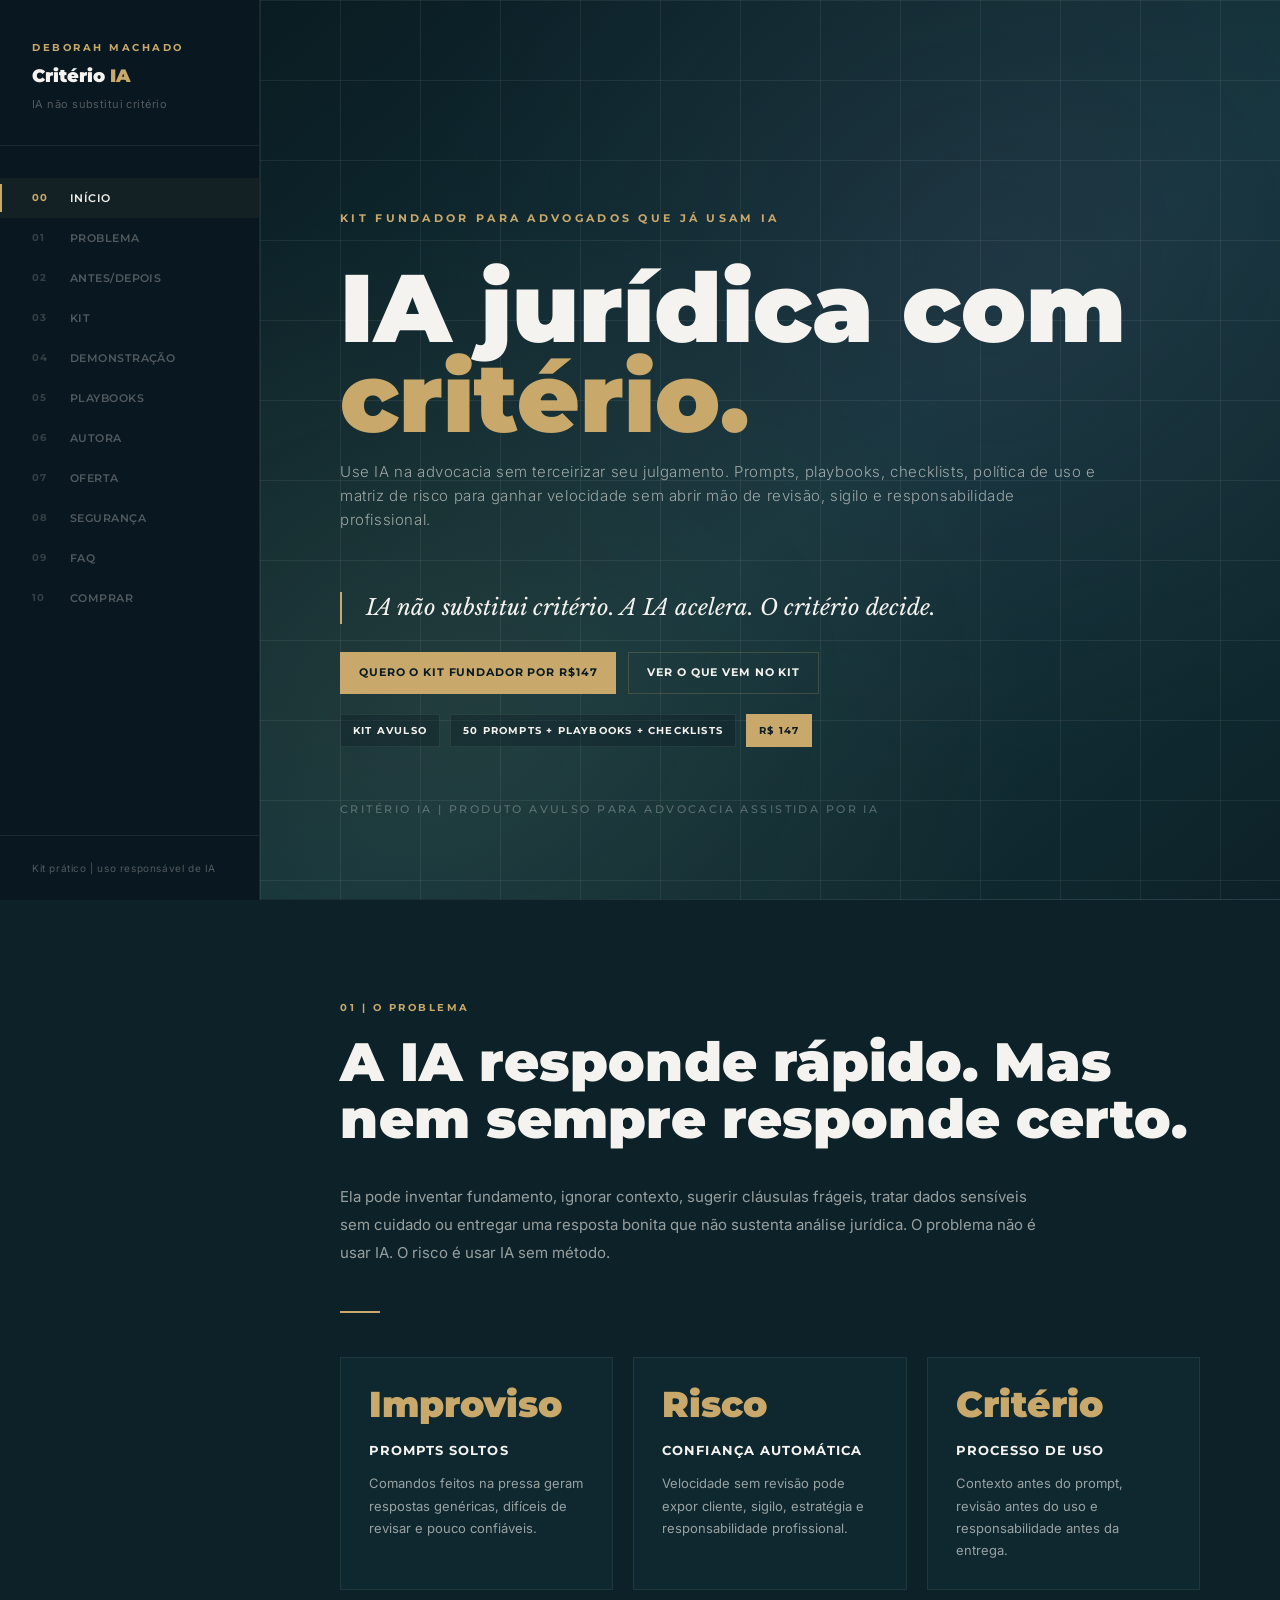
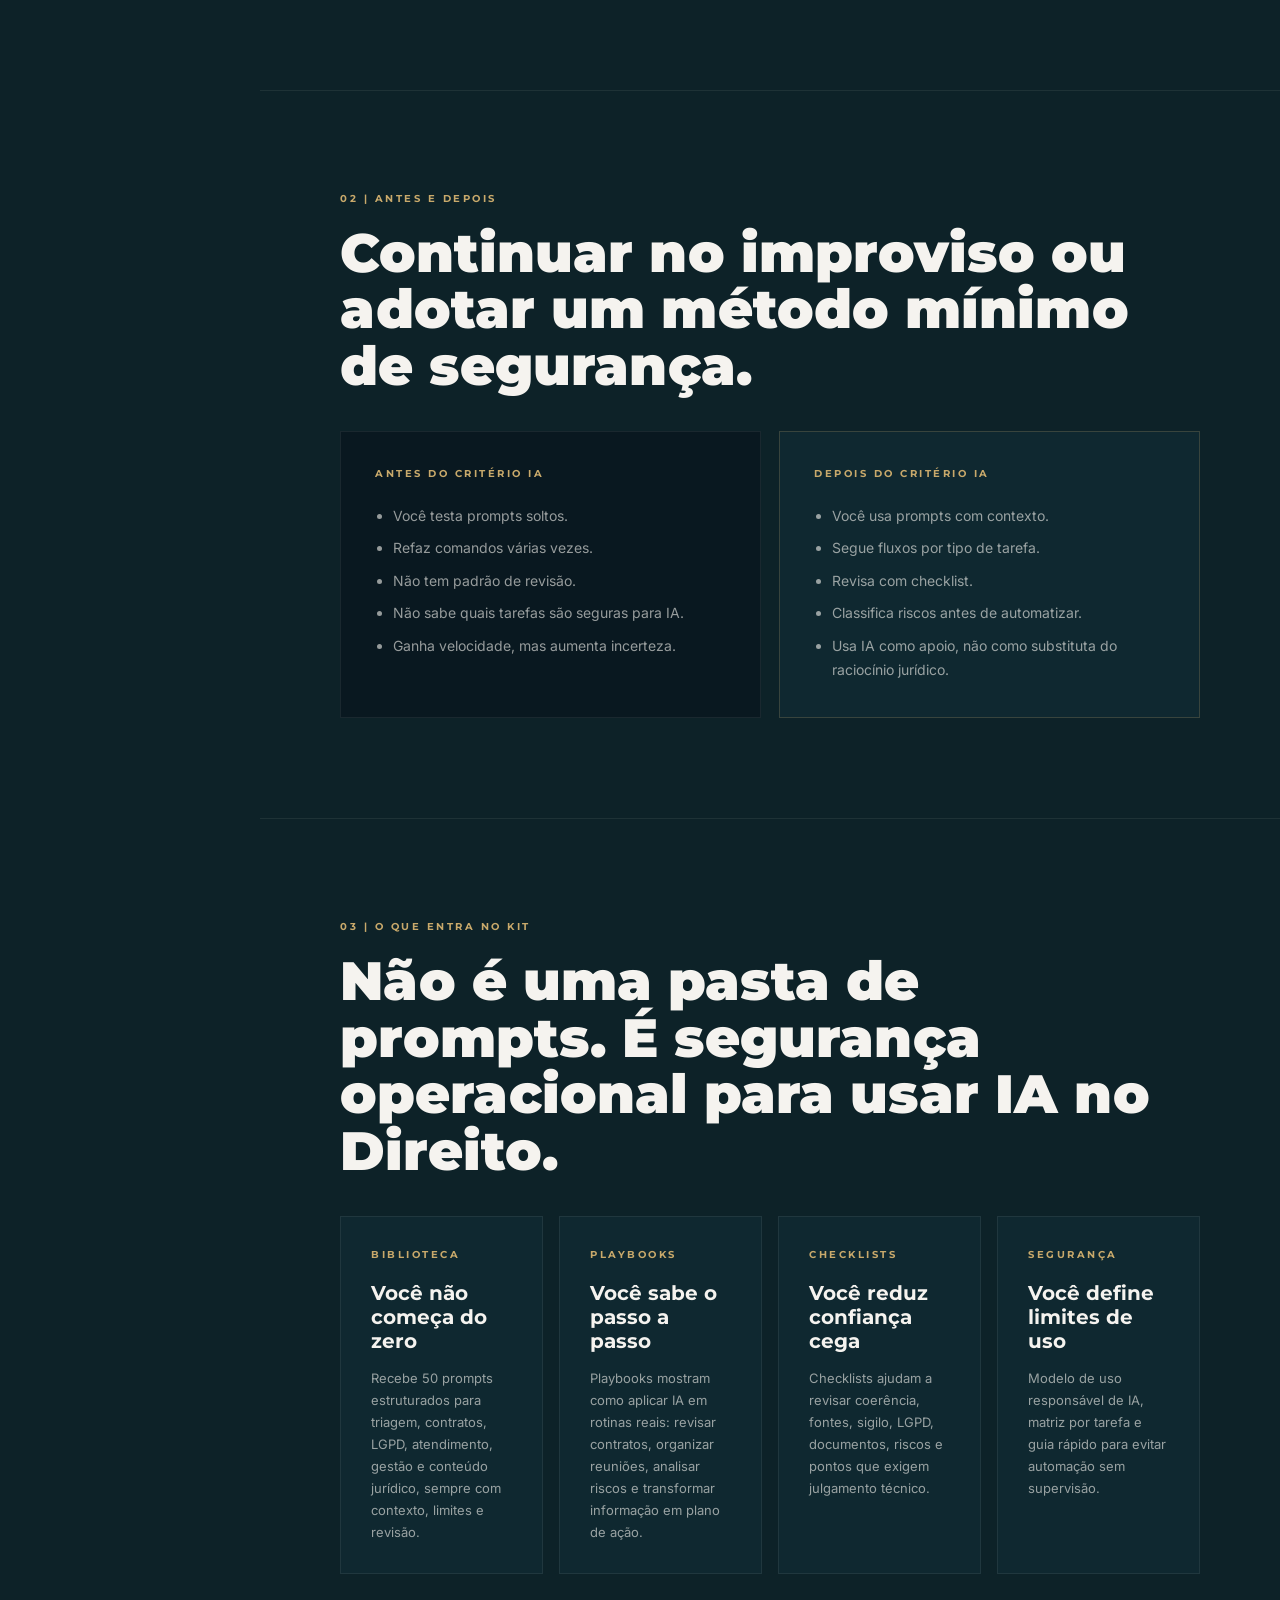
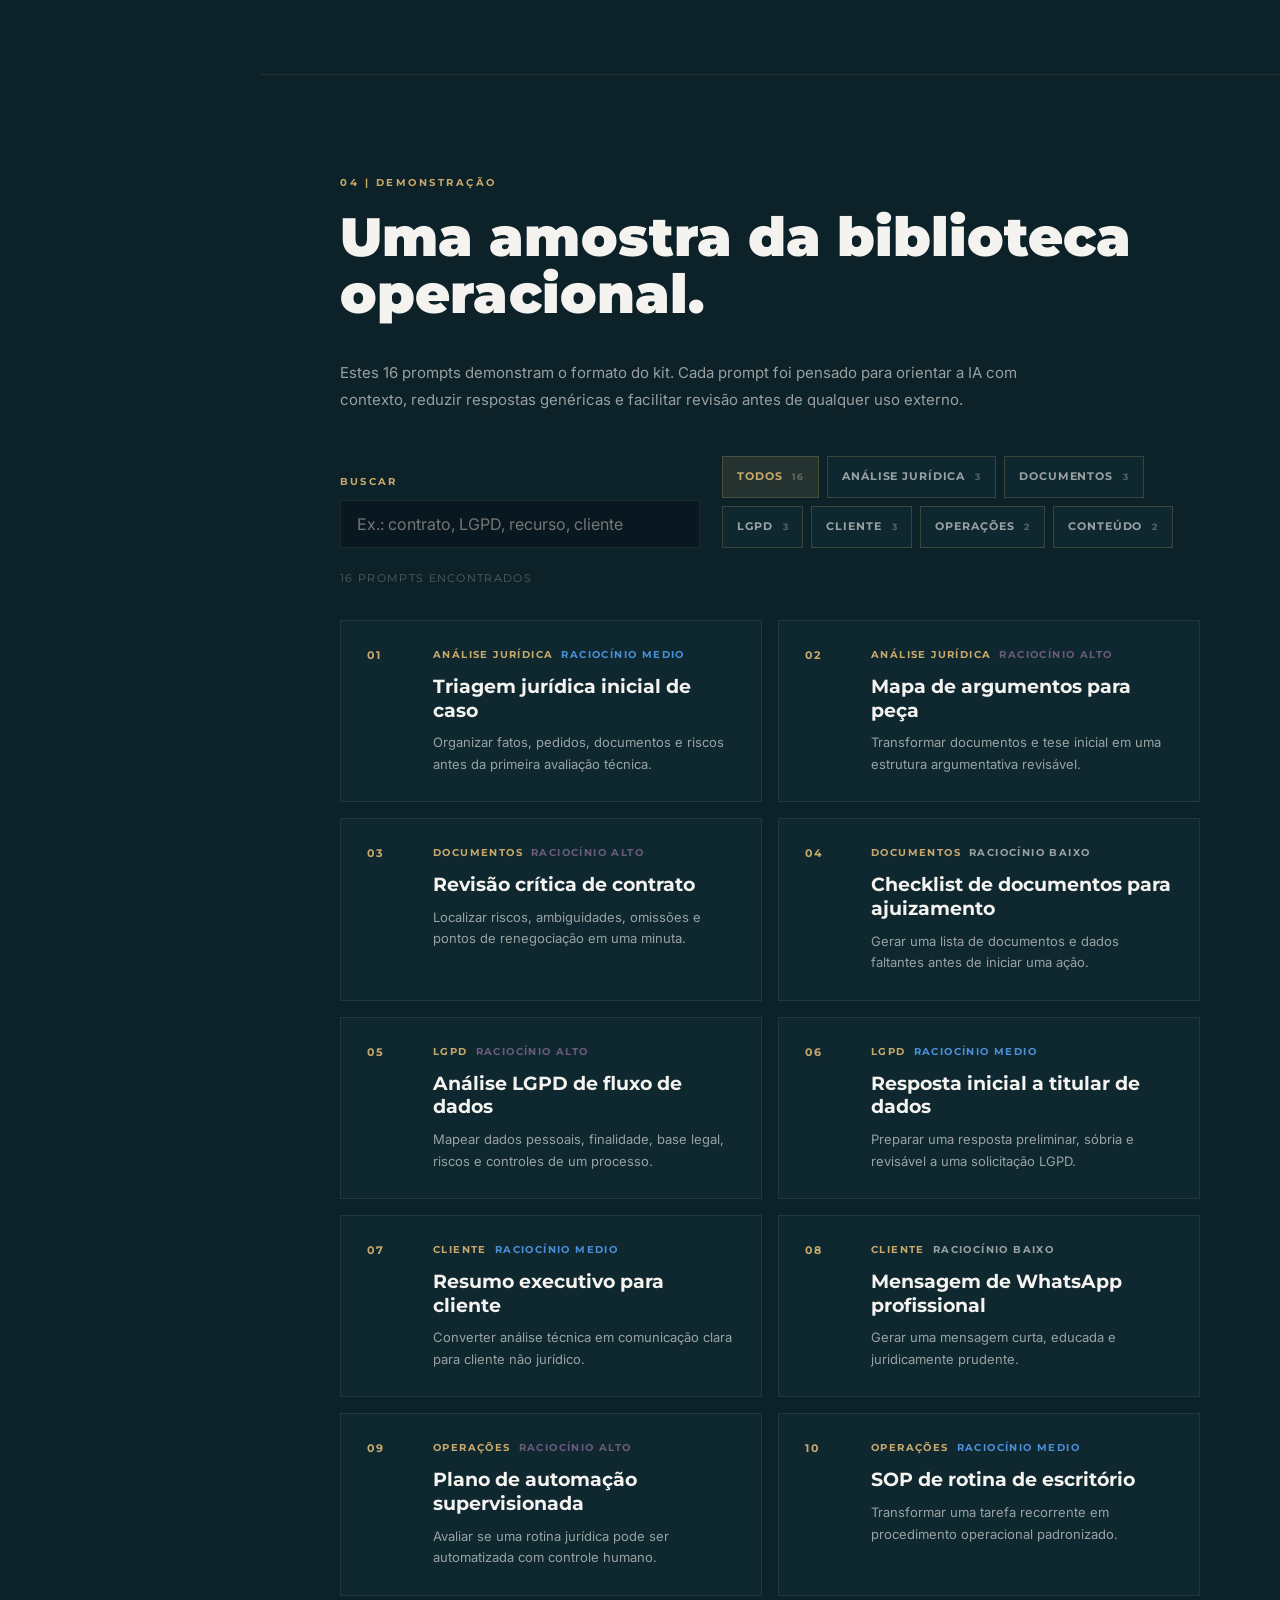
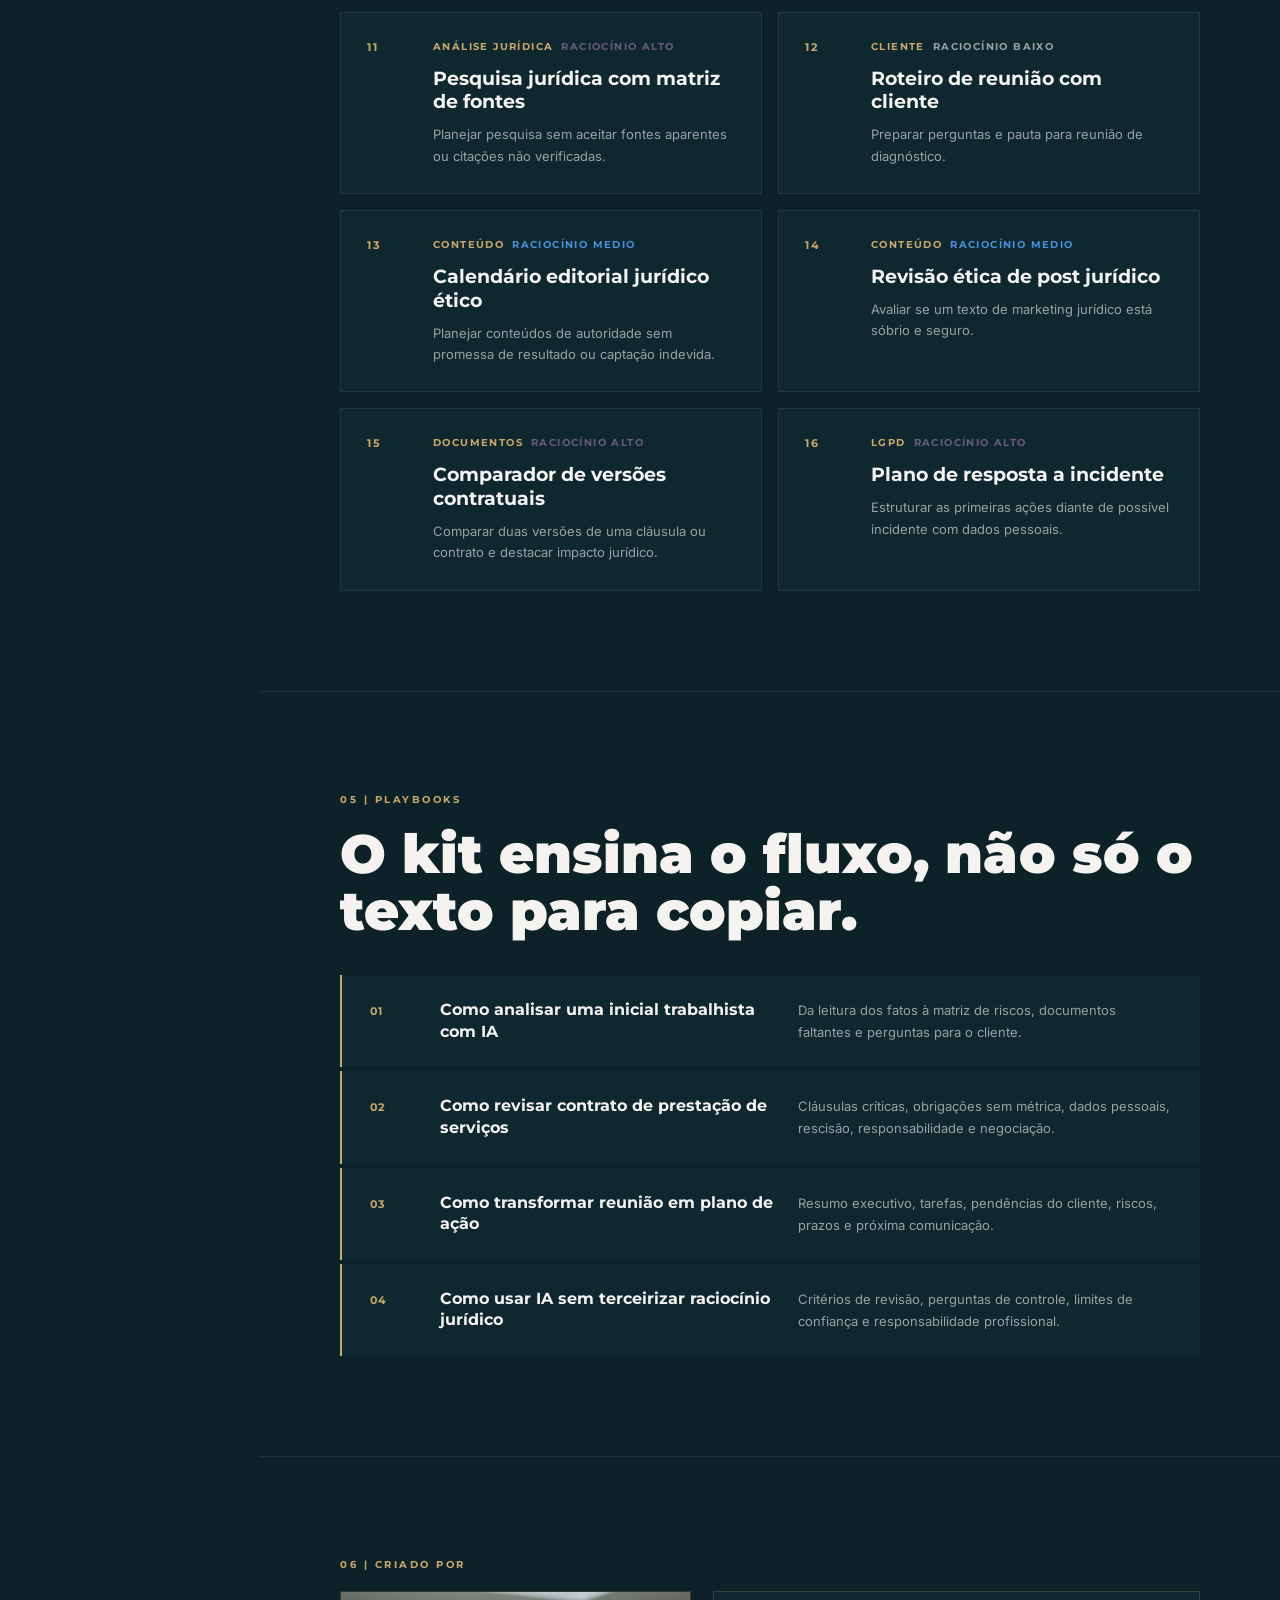
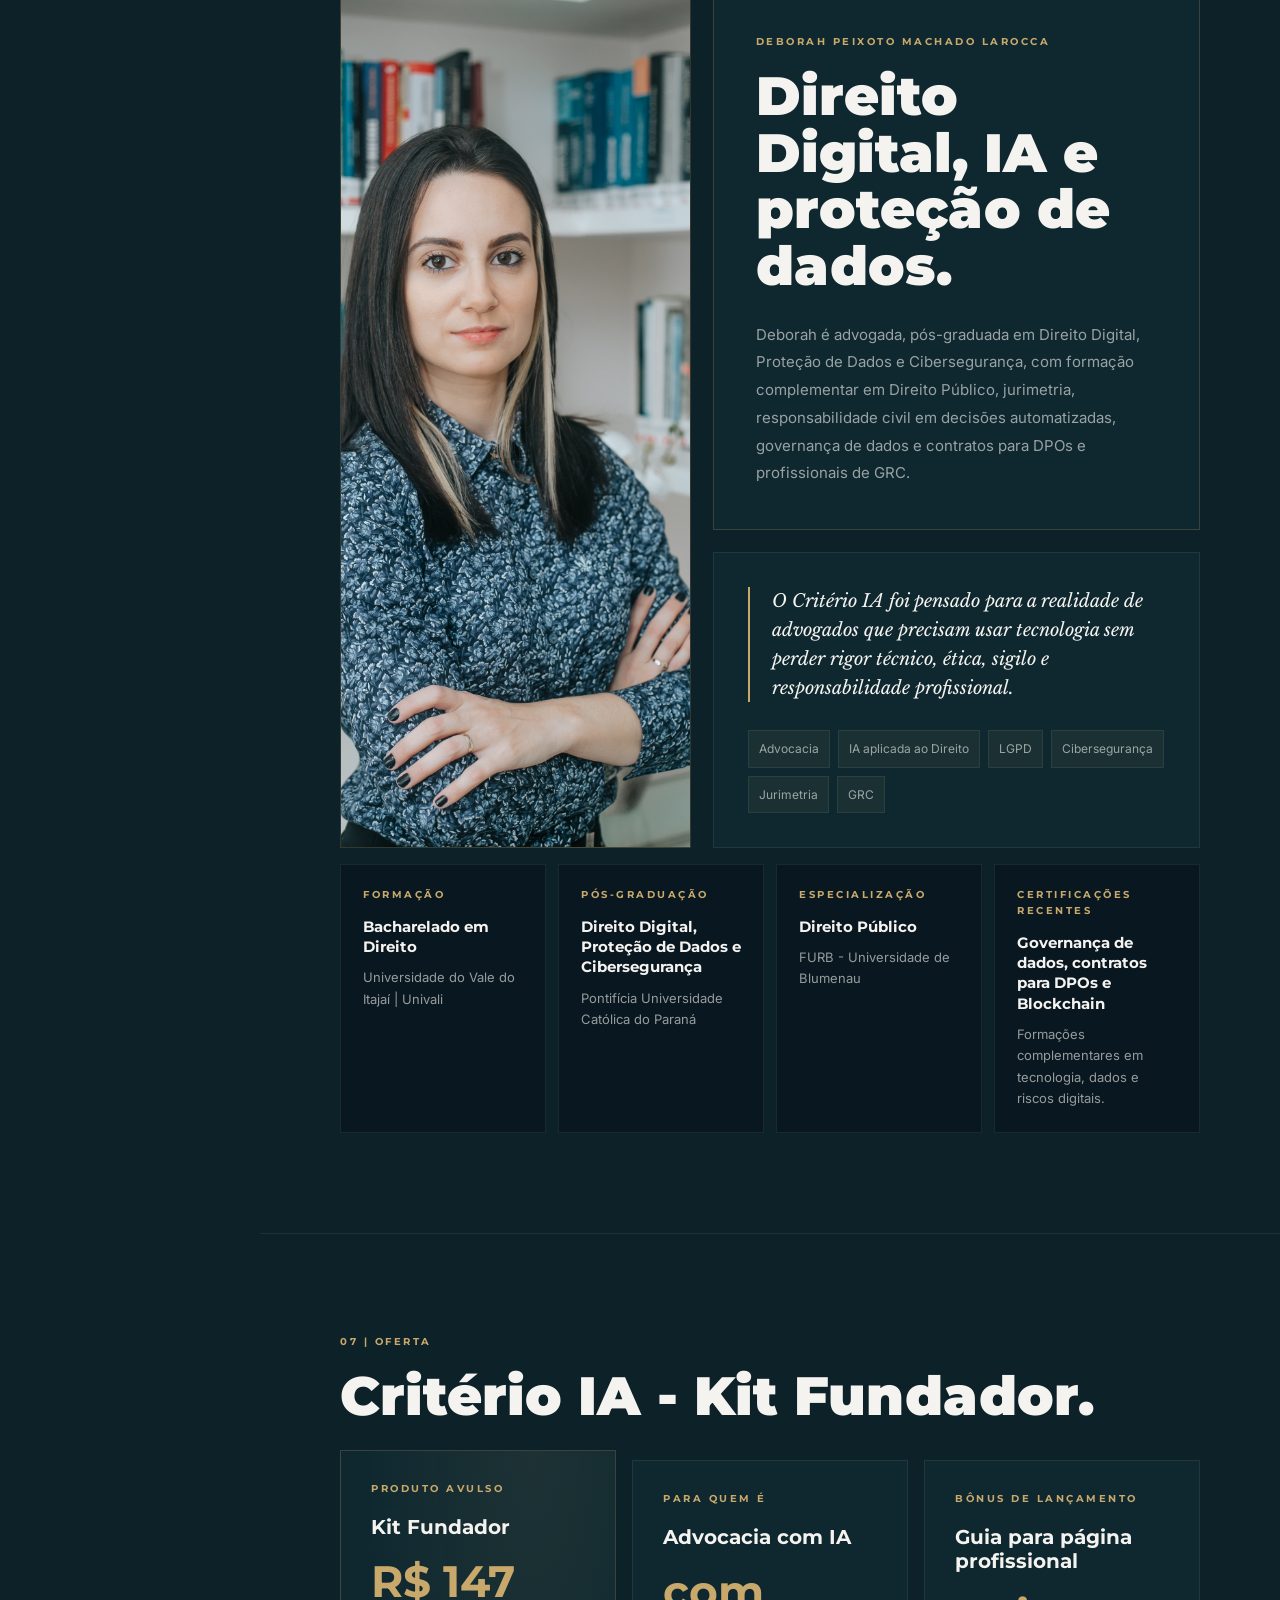
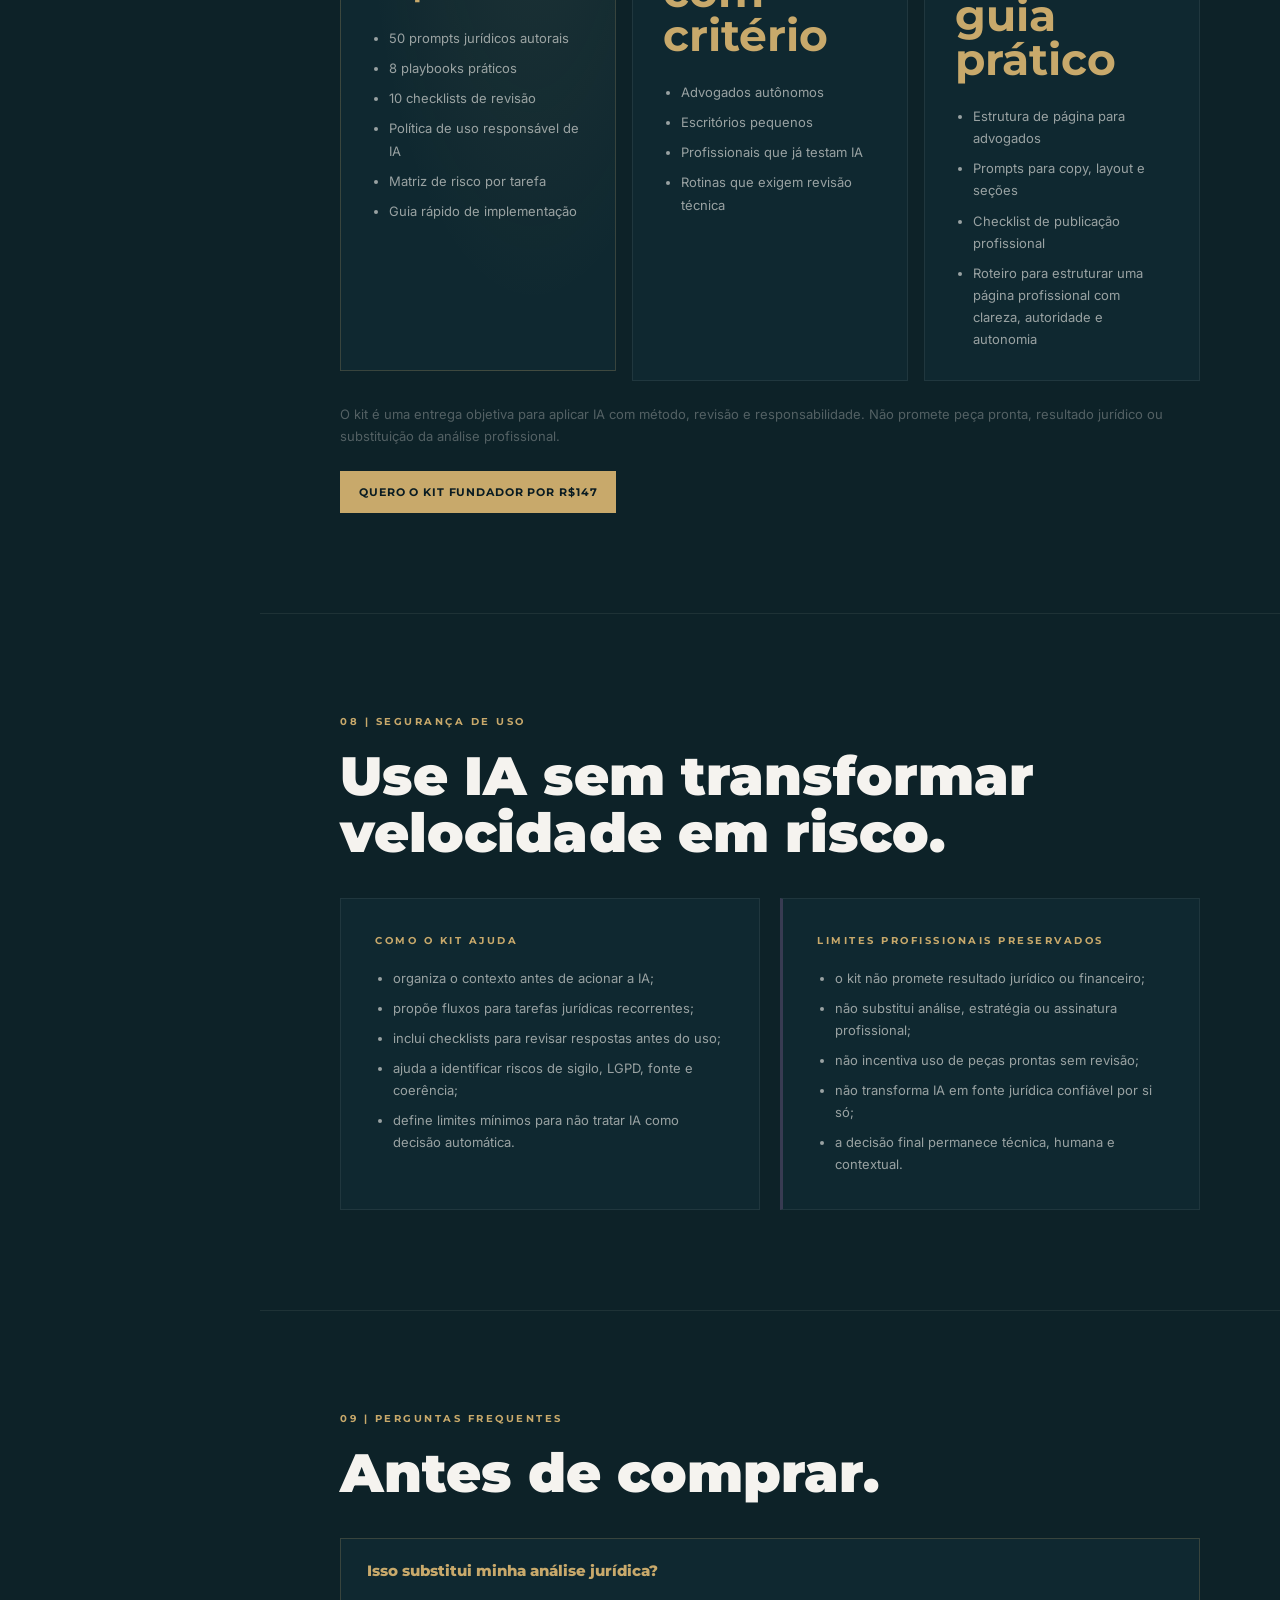
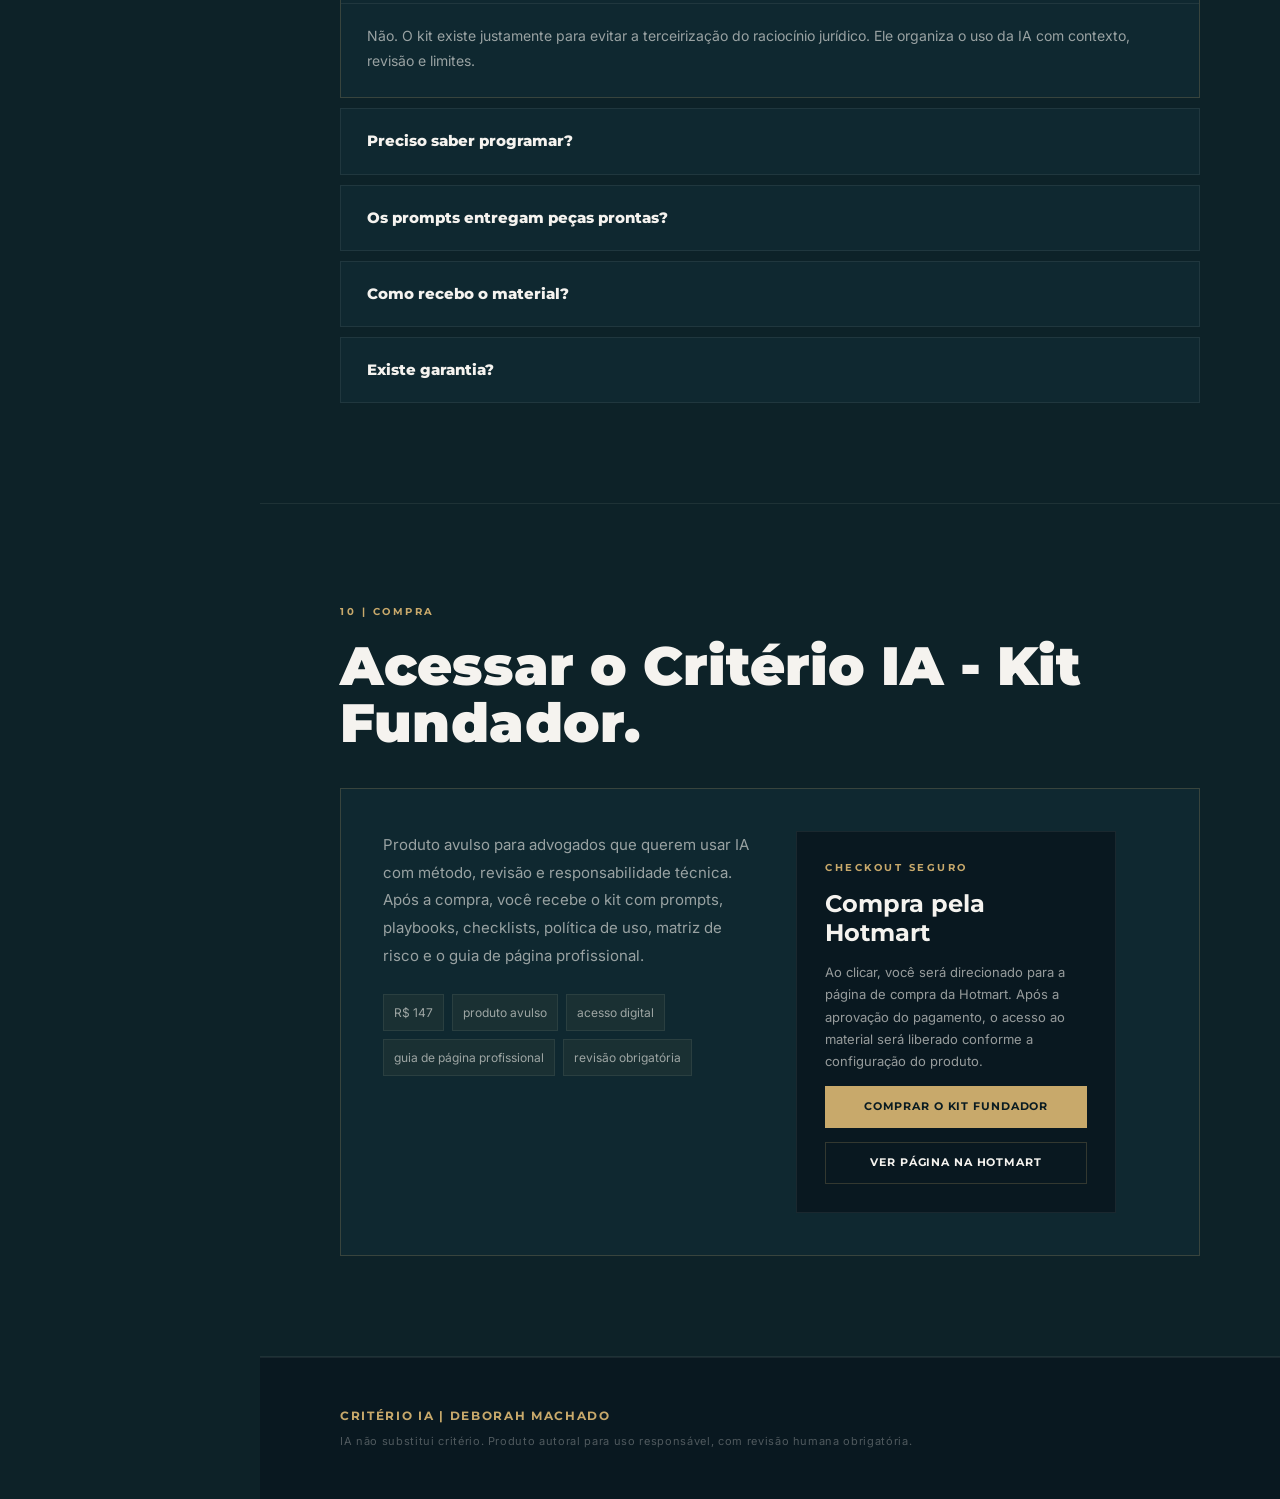
==== index.html @ 03e75774 "feat: publish criterio ia landing" ====
<!doctype html>
<html lang="pt-BR">
  <head>
    <meta charset="UTF-8" />
    <meta name="viewport" content="width=device-width, initial-scale=1.0" />
    <meta
      name="description"
      content="Critério IA: kit fundador para advogados usarem inteligência artificial com método, revisão e responsabilidade técnica."
    />
    <title>Critério IA | Deborah Machado</title>
    <link rel="preconnect" href="https://fonts.googleapis.com" />
    <link rel="preconnect" href="https://fonts.gstatic.com" crossorigin />
    <link
      href="https://fonts.googleapis.com/css2?family=Inter:wght@300;400;500;600&family=Libre+Baskerville:ital,wght@0,400;0,700;1,400&family=Montserrat:wght@300;400;500;600;700;900&display=swap"
      rel="stylesheet"
    />
    <link rel="stylesheet" href="styles.css" />
  </head>
  <body>
    <a class="skip-link" href="#produto">Ir para o produto</a>

    <aside class="sidebar" aria-label="Navegação principal">
      <div class="sidebar-brand">
        <div class="sidebar-tag">Deborah Machado</div>
        <div class="sidebar-name">Critério <em>IA</em></div>
        <div class="sidebar-handle">IA não substitui critério</div>
      </div>
      <nav class="sidebar-nav">
        <a class="nav-item active" href="#cover">
          <span class="nav-num">00</span>
          <span class="nav-label">Início</span>
        </a>
        <a class="nav-item" href="#produto">
          <span class="nav-num">01</span>
          <span class="nav-label">Problema</span>
        </a>
        <a class="nav-item" href="#antes-depois">
          <span class="nav-num">02</span>
          <span class="nav-label">Antes/depois</span>
        </a>
        <a class="nav-item" href="#kit">
          <span class="nav-num">03</span>
          <span class="nav-label">Kit</span>
        </a>
        <a class="nav-item" href="#biblioteca">
          <span class="nav-num">04</span>
          <span class="nav-label">Demonstração</span>
        </a>
        <a class="nav-item" href="#playbooks">
          <span class="nav-num">05</span>
          <span class="nav-label">Playbooks</span>
        </a>
        <a class="nav-item" href="#autora">
          <span class="nav-num">06</span>
          <span class="nav-label">Autora</span>
        </a>
        <a class="nav-item" href="#oferta">
          <span class="nav-num">07</span>
          <span class="nav-label">Oferta</span>
        </a>
        <a class="nav-item" href="#governanca">
          <span class="nav-num">08</span>
          <span class="nav-label">Segurança</span>
        </a>
        <a class="nav-item" href="#faq">
          <span class="nav-num">09</span>
          <span class="nav-label">FAQ</span>
        </a>
        <a class="nav-item" href="#espera">
          <span class="nav-num">10</span>
          <span class="nav-label">Comprar</span>
        </a>
      </nav>
      <div class="sidebar-footer">Kit prático | uso responsável de IA</div>
    </aside>

    <main class="main">
      <section class="cover" id="cover" aria-labelledby="cover-title">
        <div class="cover-tag">Kit fundador para advogados que já usam IA</div>
        <h1 class="cover-name" id="cover-title">IA jurídica com <em>critério.</em></h1>
        <p class="cover-role">
          Use IA na advocacia sem terceirizar seu julgamento. Prompts, playbooks, checklists, política de uso e matriz
          de risco para ganhar velocidade sem abrir mão de revisão, sigilo e responsabilidade profissional.
        </p>
        <p class="cover-concept">
          IA não substitui critério. A IA acelera. O critério decide.
        </p>
        <div class="cover-actions" aria-label="Ações principais">
          <a class="button primary" href="https://dpm2700.hotmart.host/kit-fundador-criterio-ia-a0228e27-a6b7-43c0-b715-709fdea1be9a" target="_blank" rel="noopener">Quero o Kit Fundador por R$147</a>
          <a class="button ghost" href="#produto">Ver o que vem no kit</a>
        </div>
        <div class="hero-offer" aria-label="Resumo da oferta">
          <span>Kit avulso</span>
          <span>50 prompts + playbooks + checklists</span>
          <strong>R$ 147</strong>
        </div>
        <div class="cover-ver">Critério IA | produto avulso para advocacia assistida por IA</div>
      </section>

      <section class="section intro" id="produto" aria-labelledby="product-title">
        <div class="sec-num">01 | O problema</div>
        <h2 class="sec-title" id="product-title">A IA responde rápido. Mas nem sempre responde certo.</h2>
        <p class="body-text">
          Ela pode inventar fundamento, ignorar contexto, sugerir cláusulas frágeis, tratar dados sensíveis sem cuidado
          ou entregar uma resposta bonita que não sustenta análise jurídica. O problema não é usar IA. O risco é usar IA
          sem método.
        </p>
        <div class="divider"></div>
        <div class="g3">
          <article class="metric">
            <span>Improviso</span>
            <strong>prompts soltos</strong>
            <p>Comandos feitos na pressa geram respostas genéricas, difíceis de revisar e pouco confiáveis.</p>
          </article>
          <article class="metric">
            <span>Risco</span>
            <strong>confiança automática</strong>
            <p>Velocidade sem revisão pode expor cliente, sigilo, estratégia e responsabilidade profissional.</p>
          </article>
          <article class="metric">
            <span>Critério</span>
            <strong>processo de uso</strong>
            <p>Contexto antes do prompt, revisão antes do uso e responsabilidade antes da entrega.</p>
          </article>
        </div>
      </section>

      <section class="section contrast" id="antes-depois" aria-labelledby="contrast-title">
        <div class="sec-num">02 | Antes e depois</div>
        <h2 class="sec-title" id="contrast-title">Continuar no improviso ou adotar um método mínimo de segurança.</h2>
        <div class="contrast-grid">
          <article class="contrast-card muted">
            <div class="card-lbl">Antes do Critério IA</div>
            <ul>
              <li>Você testa prompts soltos.</li>
              <li>Refaz comandos várias vezes.</li>
              <li>Não tem padrão de revisão.</li>
              <li>Não sabe quais tarefas são seguras para IA.</li>
              <li>Ganha velocidade, mas aumenta incerteza.</li>
            </ul>
          </article>
          <article class="contrast-card">
            <div class="card-lbl">Depois do Critério IA</div>
            <ul>
              <li>Você usa prompts com contexto.</li>
              <li>Segue fluxos por tipo de tarefa.</li>
              <li>Revisa com checklist.</li>
              <li>Classifica riscos antes de automatizar.</li>
              <li>Usa IA como apoio, não como substituta do raciocínio jurídico.</li>
            </ul>
          </article>
        </div>
      </section>

      <section class="section deliverables" id="kit" aria-labelledby="deliverables-title">
        <div class="sec-num">03 | O que entra no kit</div>
        <h2 class="sec-title" id="deliverables-title">Não é uma pasta de prompts. É segurança operacional para usar IA no Direito.</h2>
        <div class="feature-grid">
          <article class="feature-card">
            <div class="card-lbl">Biblioteca</div>
            <h3>Você não começa do zero</h3>
            <p>Recebe 50 prompts estruturados para triagem, contratos, LGPD, atendimento, gestão e conteúdo jurídico, sempre com contexto, limites e revisão.</p>
          </article>
          <article class="feature-card">
            <div class="card-lbl">Playbooks</div>
            <h3>Você sabe o passo a passo</h3>
            <p>Playbooks mostram como aplicar IA em rotinas reais: revisar contratos, organizar reuniões, analisar riscos e transformar informação em plano de ação.</p>
          </article>
          <article class="feature-card">
            <div class="card-lbl">Checklists</div>
            <h3>Você reduz confiança cega</h3>
            <p>Checklists ajudam a revisar coerência, fontes, sigilo, LGPD, documentos, riscos e pontos que exigem julgamento técnico.</p>
          </article>
          <article class="feature-card">
            <div class="card-lbl">Segurança</div>
            <h3>Você define limites de uso</h3>
            <p>Modelo de uso responsável de IA, matriz por tarefa e guia rápido para evitar automação sem supervisão.</p>
          </article>
        </div>
      </section>

      <section class="section library" id="biblioteca" aria-labelledby="library-title">
        <div class="sec-num">04 | Demonstração</div>
        <div class="library-head">
          <h2 class="sec-title" id="library-title">Uma amostra da biblioteca operacional.</h2>
          <p class="body-text">
            Estes 16 prompts demonstram o formato do kit. Cada prompt foi pensado para orientar a IA com contexto,
            reduzir respostas genéricas e facilitar revisão antes de qualquer uso externo.
          </p>
        </div>

        <div class="toolbar" aria-label="Ferramentas da biblioteca">
          <label class="search">
            <span>Buscar</span>
            <input id="search" type="search" placeholder="Ex.: contrato, LGPD, recurso, cliente" autocomplete="off" />
          </label>
          <div class="filter-wrap" role="group" aria-label="Filtros por categoria" id="filters"></div>
          <p class="result-count" id="result-count" aria-live="polite"></p>
        </div>

        <div class="prompt-grid" id="prompt-grid"></div>
        <p class="empty-state" id="empty-state" hidden>Nenhum prompt encontrado com esse filtro.</p>
      </section>

      <section class="section playbooks" id="playbooks" aria-labelledby="playbooks-title">
        <div class="sec-num">05 | Playbooks</div>
        <h2 class="sec-title" id="playbooks-title">O kit ensina o fluxo, não só o texto para copiar.</h2>
        <div class="playbook-list">
          <article class="playbook-row">
            <span>01</span>
            <strong>Como analisar uma inicial trabalhista com IA</strong>
            <p>Da leitura dos fatos à matriz de riscos, documentos faltantes e perguntas para o cliente.</p>
          </article>
          <article class="playbook-row">
            <span>02</span>
            <strong>Como revisar contrato de prestação de serviços</strong>
            <p>Cláusulas críticas, obrigações sem métrica, dados pessoais, rescisão, responsabilidade e negociação.</p>
          </article>
          <article class="playbook-row">
            <span>03</span>
            <strong>Como transformar reunião em plano de ação</strong>
            <p>Resumo executivo, tarefas, pendências do cliente, riscos, prazos e próxima comunicação.</p>
          </article>
          <article class="playbook-row">
            <span>04</span>
            <strong>Como usar IA sem terceirizar raciocínio jurídico</strong>
            <p>Critérios de revisão, perguntas de controle, limites de confiança e responsabilidade profissional.</p>
          </article>
        </div>
      </section>

      <section class="section founder" id="autora" aria-labelledby="founder-title">
        <div class="sec-num">06 | Criado por</div>
        <div class="founder-grid">
          <figure class="founder-photo">
            <img src="assets/deborah-machado.jpg" alt="Deborah Peixoto Machado Larocca" />
          </figure>
          <div class="founder-card">
            <div class="card-lbl">Deborah Peixoto Machado Larocca</div>
            <h2 class="sec-title" id="founder-title">Direito Digital, IA e proteção de dados.</h2>
            <p class="body-text">
              Deborah é advogada, pós-graduada em Direito Digital, Proteção de Dados e Cibersegurança, com formação
              complementar em Direito Público, jurimetria, responsabilidade civil em decisões automatizadas,
              governança de dados e contratos para DPOs e profissionais de GRC.
            </p>
          </div>
          <div class="founder-copy">
            <p>
              O Critério IA foi pensado para a realidade de advogados que precisam usar tecnologia sem perder rigor
              técnico, ética, sigilo e responsabilidade profissional.
            </p>
            <div class="founder-tags" aria-label="Áreas de atuação">
              <span>Advocacia</span>
              <span>IA aplicada ao Direito</span>
              <span>LGPD</span>
              <span>Cibersegurança</span>
              <span>Jurimetria</span>
              <span>GRC</span>
            </div>
          </div>
        </div>
        <div class="credential-grid" aria-label="Formação e credenciais">
          <article>
            <div class="card-lbl">Formação</div>
            <strong>Bacharelado em Direito</strong>
            <p>Universidade do Vale do Itajaí | Univali</p>
          </article>
          <article>
            <div class="card-lbl">Pós-graduação</div>
            <strong>Direito Digital, Proteção de Dados e Cibersegurança</strong>
            <p>Pontifícia Universidade Católica do Paraná</p>
          </article>
          <article>
            <div class="card-lbl">Especialização</div>
            <strong>Direito Público</strong>
            <p>FURB - Universidade de Blumenau</p>
          </article>
          <article>
            <div class="card-lbl">Certificações recentes</div>
            <strong>Governança de dados, contratos para DPOs e Blockchain</strong>
            <p>Formações complementares em tecnologia, dados e riscos digitais.</p>
          </article>
        </div>
      </section>

      <section class="section pricing" id="oferta" aria-labelledby="offer-title">
        <div class="sec-num">07 | Oferta</div>
        <h2 class="sec-title" id="offer-title">Critério IA - Kit Fundador.</h2>
        <div class="pricing-grid offer-grid">
          <article class="price-card featured offer-card">
            <div class="card-lbl">Produto avulso</div>
            <h3>Kit Fundador</h3>
            <strong class="price">R$ 147</strong>
            <ul>
              <li>50 prompts jurídicos autorais</li>
              <li>8 playbooks práticos</li>
              <li>10 checklists de revisão</li>
              <li>Política de uso responsável de IA</li>
              <li>Matriz de risco por tarefa</li>
              <li>Guia rápido de implementação</li>
            </ul>
          </article>
          <article class="price-card">
            <div class="card-lbl">Para quem é</div>
            <h3>Advocacia com IA</h3>
            <strong class="price">com critério</strong>
            <ul>
              <li>Advogados autônomos</li>
              <li>Escritórios pequenos</li>
              <li>Profissionais que já testam IA</li>
              <li>Rotinas que exigem revisão técnica</li>
            </ul>
          </article>
          <article class="price-card">
            <div class="card-lbl">Bônus de lançamento</div>
            <h3>Guia para página profissional</h3>
            <strong class="price">guia prático</strong>
            <ul>
              <li>Estrutura de página para advogados</li>
              <li>Prompts para copy, layout e seções</li>
              <li>Checklist de publicação profissional</li>
              <li>Roteiro para estruturar uma página profissional com clareza, autoridade e autonomia</li>
            </ul>
          </article>
        </div>
        <p class="pricing-note">
          O kit é uma entrega objetiva para aplicar IA com método, revisão e responsabilidade. Não promete peça pronta,
          resultado jurídico ou substituição da análise profissional.
        </p>
        <a class="button primary offer-cta" href="https://dpm2700.hotmart.host/kit-fundador-criterio-ia-a0228e27-a6b7-43c0-b715-709fdea1be9a" target="_blank" rel="noopener">Quero o Kit Fundador por R$147</a>
      </section>

      <section class="section governance" id="governanca" aria-labelledby="governance-title">
        <div class="sec-num">08 | Segurança de uso</div>
        <h2 class="sec-title" id="governance-title">Use IA sem transformar velocidade em risco.</h2>
        <div class="g2">
          <article class="rule-block">
            <div class="card-lbl">Como o kit ajuda</div>
            <ul>
              <li>organiza o contexto antes de acionar a IA;</li>
              <li>propõe fluxos para tarefas jurídicas recorrentes;</li>
              <li>inclui checklists para revisar respostas antes do uso;</li>
              <li>ajuda a identificar riscos de sigilo, LGPD, fonte e coerência;</li>
              <li>define limites mínimos para não tratar IA como decisão automática.</li>
            </ul>
          </article>
          <article class="rule-block muted">
            <div class="card-lbl">Limites profissionais preservados</div>
            <ul>
              <li>o kit não promete resultado jurídico ou financeiro;</li>
              <li>não substitui análise, estratégia ou assinatura profissional;</li>
              <li>não incentiva uso de peças prontas sem revisão;</li>
              <li>não transforma IA em fonte jurídica confiável por si só;</li>
              <li>a decisão final permanece técnica, humana e contextual.</li>
            </ul>
          </article>
        </div>
      </section>

      <section class="section faq" id="faq" aria-labelledby="faq-title">
        <div class="sec-num">09 | Perguntas frequentes</div>
        <h2 class="sec-title" id="faq-title">Antes de comprar.</h2>
        <div class="faq-list">
          <details open>
            <summary>Isso substitui minha análise jurídica?</summary>
            <p>Não. O kit existe justamente para evitar a terceirização do raciocínio jurídico. Ele organiza o uso da IA com contexto, revisão e limites.</p>
          </details>
          <details>
            <summary>Preciso saber programar?</summary>
            <p>Não. O foco é uso prático de IA em rotinas jurídicas. O bônus é um guia orientado para estruturar uma página profissional; ele é complementar e não é necessário para aplicar o método do kit.</p>
          </details>
          <details>
            <summary>Os prompts entregam peças prontas?</summary>
            <p>Não. Eles ajudam a estruturar análise, revisar documentos, organizar informações e apoiar decisões. A validação final continua sendo profissional.</p>
          </details>
          <details>
            <summary>Como recebo o material?</summary>
            <p>Após o pagamento pela Hotmart, o acesso pode ser liberado pela área de membros, com os arquivos do kit, prompts, playbooks, checklists e bônus organizados em um ambiente digital.</p>
          </details>
          <details>
            <summary>Existe garantia?</summary>
            <p>Você pode seguir a política de reembolso informada no checkout. A recomendação é oferecer 7 dias para avaliar o material, conforme a regra que for configurada na Hotmart.</p>
          </details>
        </div>
      </section>

      <section class="section waitlist" id="espera" aria-labelledby="waitlist-title">
        <div class="sec-num">10 | Compra</div>
        <h2 class="sec-title" id="waitlist-title">Acessar o Critério IA - Kit Fundador.</h2>
        <div class="waitlist-box">
          <div>
            <p class="body-text">
              Produto avulso para advogados que querem usar IA com método, revisão e responsabilidade técnica.
              Após a compra, você recebe o kit com prompts, playbooks, checklists, política de uso, matriz de risco
              e o guia de página profissional.
            </p>
            <div class="input-list waitlist-tags">
              <span>R$ 147</span>
              <span>produto avulso</span>
              <span>acesso digital</span>
              <span>guia de página profissional</span>
              <span>revisão obrigatória</span>
            </div>
          </div>
          <div class="checkout-card">
            <div class="card-lbl">Checkout seguro</div>
            <strong>Compra pela Hotmart</strong>
            <p>Ao clicar, você será direcionado para a página de compra da Hotmart. Após a aprovação do pagamento, o acesso ao material será liberado conforme a configuração do produto.</p>
            <a class="button primary" href="https://dpm2700.hotmart.host/kit-fundador-criterio-ia-a0228e27-a6b7-43c0-b715-709fdea1be9a" target="_blank" rel="noopener">Comprar o Kit Fundador</a>
            <a class="button ghost" href="https://dpm2700.hotmart.host/kit-fundador-criterio-ia-a0228e27-a6b7-43c0-b715-709fdea1be9a" target="_blank" rel="noopener">Ver página na Hotmart</a>
          </div>
        </div>
      </section>

      <footer class="pg-footer">
        <div class="ft-name">Critério IA | Deborah Machado</div>
        <div class="ft-sub">IA não substitui critério. Produto autoral para uso responsável, com revisão humana obrigatória.</div>
      </footer>
    </main>

    <script src="prompts.js"></script>
    <script src="app.js"></script>
  </body>
</html>
---- styles.css ----
*, *::before, *::after {
  box-sizing: border-box;
  margin: 0;
  padding: 0;
}

:root {
  --petroleum: #12343B;
  --petroleum-lt: #163C45;
  --petroleum-deep: #0D2228;
  --graphite: #2B2D31;
  --graphite-lt: #3A3D42;
  --gold: #C8A96B;
  --gold-lt: #D6B980;
  --gold-dim: rgba(200, 169, 107, .12);
  --purple: #5B4B6E;
  --purple-lt: #6A5A7B;
  --blue: #4A90D9;
  --offwhite: #F5F3EF;
  --offwhite-60: rgba(245, 243, 239, .6);
  --offwhite-30: rgba(245, 243, 239, .3);
  --surface: #0F2830;
  --surface-2: #102D35;
  --border: rgba(200, 169, 107, .22);
  --border-sub: rgba(245, 243, 239, .07);
  --sidebar-w: 260px;
}

html {
  scroll-behavior: smooth;
  overflow-x: hidden;
}

body {
  background: var(--petroleum-deep);
  color: var(--offwhite);
  font-family: "Inter", sans-serif;
  font-size: 16px;
  line-height: 1.6;
  -webkit-font-smoothing: antialiased;
  display: flex;
  overflow-x: hidden;
}

button,
input {
  font: inherit;
}

textarea {
  font: inherit;
}

button,
a {
  color: inherit;
}

.skip-link {
  position: fixed;
  top: 12px;
  left: 12px;
  z-index: 999;
  transform: translateY(-150%);
  background: var(--gold);
  color: #0A1C22;
  padding: 10px 14px;
  font-family: "Montserrat", sans-serif;
  font-size: 12px;
  font-weight: 700;
  text-decoration: none;
}

.skip-link:focus {
  transform: translateY(0);
}

.sidebar {
  width: var(--sidebar-w);
  min-height: 100vh;
  position: fixed;
  inset: 0 auto 0 0;
  background: #091820;
  border-right: 1px solid var(--border-sub);
  display: flex;
  flex-direction: column;
  z-index: 100;
}

.sidebar-brand {
  padding: 40px 32px 32px;
  border-bottom: 1px solid var(--border-sub);
}

.sidebar-tag,
.sec-num,
.card-lbl {
  font-family: "Montserrat", sans-serif;
  font-size: 10px;
  font-weight: 700;
  letter-spacing: .25em;
  text-transform: uppercase;
  color: var(--gold);
}

.sidebar-name {
  font-family: "Montserrat", sans-serif;
  font-size: 18px;
  font-weight: 900;
  color: var(--offwhite);
  line-height: 1.2;
  margin-top: 10px;
}

.sidebar-name em {
  color: var(--gold);
  font-style: normal;
}

.sidebar-handle {
  font-size: 11px;
  color: var(--offwhite-30);
  margin-top: 8px;
  letter-spacing: .04em;
}

.sidebar-nav {
  padding: 32px 0;
  flex: 1;
}

.nav-item {
  display: flex;
  align-items: center;
  gap: 14px;
  padding: 12px 32px;
  text-decoration: none;
  color: var(--offwhite-30);
  transition: color .2s, background .2s;
  position: relative;
}

.nav-item::before {
  content: "";
  position: absolute;
  left: 0;
  top: 50%;
  transform: translateY(-50%);
  width: 2px;
  height: 0;
  background: var(--gold);
  transition: height .2s;
}

.nav-item:hover,
.nav-item.active {
  color: var(--offwhite);
  background: rgba(200, 169, 107, .06);
}

.nav-item.active::before {
  height: 28px;
}

.nav-num {
  font-family: "Montserrat", sans-serif;
  font-size: 10px;
  font-weight: 700;
  letter-spacing: .1em;
  opacity: .6;
  width: 24px;
  flex: 0 0 auto;
}

.nav-item.active .nav-num {
  color: var(--gold);
  opacity: 1;
}

.nav-label {
  font-family: "Montserrat", sans-serif;
  font-size: 11px;
  font-weight: 600;
  letter-spacing: .04em;
  line-height: 1.3;
  text-transform: uppercase;
}

.sidebar-footer {
  padding: 24px 32px;
  border-top: 1px solid var(--border-sub);
  font-size: 10px;
  color: var(--offwhite-30);
  letter-spacing: .06em;
}

.main {
  margin-left: var(--sidebar-w);
  min-width: 0;
  flex: 1;
  max-width: 100%;
}

.cover {
  min-height: 100vh;
  display: flex;
  flex-direction: column;
  justify-content: flex-end;
  padding: 80px;
  background:
    linear-gradient(var(--border-sub) 1px, transparent 1px),
    linear-gradient(90deg, var(--border-sub) 1px, transparent 1px),
    radial-gradient(ellipse at 72% 28%, rgba(91, 75, 110, .18) 0%, transparent 55%),
    radial-gradient(ellipse at 18% 78%, rgba(200, 169, 107, .09) 0%, transparent 50%),
    linear-gradient(140deg, #0A1C22 0%, #12343B 55%, #0D2228 100%);
  background-size: 80px 80px, 80px 80px, auto, auto, auto;
  border-bottom: 1px solid var(--border-sub);
  max-width: 100%;
}

.cover-tag {
  font-family: "Montserrat", sans-serif;
  font-size: 11px;
  font-weight: 700;
  letter-spacing: .3em;
  text-transform: uppercase;
  color: var(--gold);
  margin-bottom: 36px;
}

.cover-name {
  font-family: "Montserrat", sans-serif;
  font-size: clamp(52px, 8vw, 96px);
  font-weight: 900;
  line-height: .93;
  color: var(--offwhite);
  max-width: 920px;
}

.cover-name em {
  color: var(--gold);
  font-style: normal;
}

.cover-role {
  font-size: clamp(13px, 1.4vw, 15px);
  font-weight: 300;
  color: var(--offwhite-60);
  letter-spacing: .04em;
  margin-top: 18px;
  max-width: 760px;
  overflow-wrap: break-word;
}

.cover-concept {
  font-family: "Libre Baskerville", serif;
  font-style: italic;
  font-size: clamp(16px, 2vw, 22px);
  line-height: 1.45;
  color: var(--offwhite);
  max-width: 600px;
  overflow-wrap: break-word;
  padding-left: 24px;
  border-left: 2px solid var(--gold);
  margin: 60px 0 28px;
}

.cover-actions {
  display: grid;
  grid-template-columns: max-content max-content;
  gap: 12px;
  margin-bottom: 20px;
  width: fit-content;
  max-width: 100%;
}

.hero-offer {
  display: flex;
  flex-wrap: wrap;
  gap: 10px;
  align-items: center;
  margin-bottom: 54px;
  max-width: 760px;
}

.hero-offer span,
.hero-offer strong {
  border: 1px solid var(--border-sub);
  background: rgba(9, 24, 32, .34);
  padding: 9px 12px;
  font-family: "Montserrat", sans-serif;
  font-size: 10px;
  font-weight: 700;
  letter-spacing: .12em;
  line-height: 1.35;
  text-transform: uppercase;
}

.hero-offer strong {
  background: var(--gold);
  border-color: var(--gold);
  color: #0A1C22;
}

.button,
.copy-btn,
.filter-chip {
  min-height: 42px;
  border: 1px solid var(--border);
  background: rgba(200, 169, 107, .08);
  color: var(--offwhite);
  font-family: "Montserrat", sans-serif;
  font-size: 11px;
  font-weight: 700;
  letter-spacing: .08em;
  text-transform: uppercase;
  text-decoration: none;
  cursor: pointer;
  transition: border-color .2s, background .2s, color .2s;
}

.button {
  display: inline-flex;
  align-items: center;
  justify-content: center;
  padding: 0 18px;
}

.button.primary,
.copy-btn {
  background: var(--gold);
  color: #0A1C22;
  border-color: var(--gold);
}

.button.ghost {
  background: transparent;
}

.button:hover,
.copy-btn:hover,
.filter-chip:hover {
  border-color: var(--gold-lt);
}

.cover-ver {
  font-family: "Montserrat", sans-serif;
  font-size: 11px;
  font-weight: 500;
  color: var(--offwhite-30);
  letter-spacing: .22em;
  text-transform: uppercase;
}

.section {
  padding: 100px 80px;
  max-width: 1180px;
  border-bottom: 1px solid var(--border-sub);
  min-width: 0;
}

.sec-num {
  margin-bottom: 18px;
}

.sec-title {
  font-family: "Montserrat", sans-serif;
  font-size: clamp(30px, 4.5vw, 54px);
  font-weight: 900;
  line-height: 1.05;
  color: var(--offwhite);
  margin-bottom: 36px;
  max-width: 900px;
}

.body-text {
  font-size: 15px;
  line-height: 1.85;
  color: var(--offwhite-60);
  max-width: 720px;
}

.divider {
  width: 40px;
  height: 2px;
  background: var(--gold);
  margin: 44px 0;
}

.g2,
.g3 {
  display: grid;
  gap: 20px;
}

.g2 {
  grid-template-columns: repeat(2, minmax(0, 1fr));
}

.g3 {
  grid-template-columns: repeat(3, minmax(0, 1fr));
}

.metric,
.prompt-card,
.rule-block,
.feature-card,
.contrast-card,
.price-card,
.waitlist-box {
  background: var(--surface);
  border: 1px solid var(--border-sub);
}

.metric {
  padding: 28px;
  min-height: 190px;
}

.metric span {
  display: block;
  font-family: "Montserrat", sans-serif;
  font-size: 36px;
  font-weight: 900;
  color: var(--gold);
  line-height: 1;
  margin-bottom: 18px;
}

.metric strong {
  display: block;
  font-family: "Montserrat", sans-serif;
  font-size: 13px;
  letter-spacing: .08em;
  text-transform: uppercase;
  margin-bottom: 12px;
}

.metric p,
.prompt-actions p,
.rule-block li,
.feature-card p,
.playbook-row p,
.checkout-card p {
  font-size: 13px;
  color: var(--offwhite-60);
  line-height: 1.7;
}

.feature-grid,
.pricing-grid {
  display: grid;
  grid-template-columns: repeat(4, minmax(0, 1fr));
  gap: 16px;
}

.feature-card,
.price-card {
  padding: 30px;
  min-height: 260px;
}

.feature-card h3,
.price-card h3 {
  font-family: "Montserrat", sans-serif;
  font-size: 20px;
  line-height: 1.2;
  margin: 18px 0 14px;
}

.contrast {
  max-width: none;
}

.contrast-grid {
  display: grid;
  grid-template-columns: repeat(2, minmax(0, 1fr));
  gap: 18px;
  max-width: 1180px;
}

.contrast-card {
  padding: 34px;
  border-color: var(--border);
}

.contrast-card.muted {
  border-color: var(--border-sub);
  background: #091820;
}

.contrast-card ul {
  padding-left: 18px;
  margin-top: 22px;
}

.contrast-card li {
  color: var(--offwhite-60);
  font-size: 14px;
  line-height: 1.75;
}

.contrast-card li + li {
  margin-top: 8px;
}

.playbook-list {
  display: grid;
  gap: 4px;
  max-width: 980px;
}

.playbook-row {
  display: grid;
  grid-template-columns: 48px minmax(220px, .9fr) 1fr;
  gap: 22px;
  align-items: baseline;
  padding: 24px 28px;
  background: var(--surface);
  border-left: 2px solid var(--gold);
}

.playbook-row span {
  font-family: "Montserrat", sans-serif;
  font-size: 11px;
  font-weight: 700;
  letter-spacing: .12em;
  color: var(--gold);
}

.playbook-row strong {
  font-family: "Montserrat", sans-serif;
  font-size: 16px;
  line-height: 1.35;
}

.pricing-grid {
  grid-template-columns: repeat(3, minmax(0, 1fr));
}

.offer-grid {
  max-width: 1180px;
}

.price-card {
  position: relative;
}

.offer-card {
  transform: translateY(-10px);
}

.price-card.featured {
  border-color: var(--border);
  background:
    radial-gradient(ellipse at 70% 0%, rgba(200, 169, 107, .08), transparent 62%),
    var(--surface);
}

.price {
  display: block;
  font-family: "Montserrat", sans-serif;
  font-size: clamp(28px, 3.6vw, 44px);
  line-height: 1;
  color: var(--gold);
  margin: 20px 0 24px;
}

.price-card ul {
  padding-left: 18px;
}

.price-card li {
  color: var(--offwhite-60);
  font-size: 13px;
  line-height: 1.7;
}

.price-card li + li {
  margin-top: 8px;
}

.pricing-note {
  max-width: 850px;
  margin-top: 22px;
  color: var(--offwhite-30);
  font-size: 13px;
  line-height: 1.7;
}

.offer-cta {
  margin-top: 24px;
}

.library {
  max-width: none;
}

.library-head {
  max-width: 1180px;
}

.toolbar {
  display: grid;
  grid-template-columns: minmax(260px, 360px) 1fr;
  gap: 22px;
  align-items: end;
  margin: 42px 0 32px;
  max-width: 1180px;
}

.search {
  display: grid;
  gap: 10px;
}

.search span {
  font-family: "Montserrat", sans-serif;
  font-size: 10px;
  font-weight: 700;
  letter-spacing: .22em;
  text-transform: uppercase;
  color: var(--gold);
}

.search input {
  width: 100%;
  height: 48px;
  border: 1px solid var(--border-sub);
  background: #091820;
  color: var(--offwhite);
  padding: 0 16px;
  outline: none;
}

.search input:focus {
  border-color: var(--gold);
}

.filter-wrap {
  display: flex;
  gap: 8px;
  flex-wrap: wrap;
}

.filter-chip {
  display: inline-flex;
  align-items: center;
  gap: 10px;
  padding: 0 14px;
  background: var(--surface);
  color: var(--offwhite-60);
}

.filter-chip[aria-pressed="true"] {
  background: var(--gold-dim);
  color: var(--gold);
  border-color: var(--border);
}

.filter-chip small {
  color: var(--offwhite-30);
}

.result-count {
  grid-column: 1 / -1;
  font-family: "Montserrat", sans-serif;
  font-size: 11px;
  letter-spacing: .12em;
  text-transform: uppercase;
  color: var(--offwhite-30);
}

.prompt-grid {
  display: grid;
  grid-template-columns: repeat(2, minmax(0, 1fr));
  gap: 16px;
  max-width: 1180px;
}

.prompt-card {
  min-height: 150px;
  overflow: hidden;
}

.prompt-card details {
  height: 100%;
}

.prompt-card summary {
  list-style: none;
  cursor: pointer;
  display: grid;
  grid-template-columns: 48px 1fr;
  gap: 18px;
  padding: 26px;
}

.prompt-card summary::-webkit-details-marker {
  display: none;
}

.prompt-index {
  font-family: "Montserrat", sans-serif;
  font-size: 11px;
  font-weight: 700;
  color: var(--gold);
  letter-spacing: .14em;
}

.summary-copy {
  min-width: 0;
}

.prompt-meta {
  display: flex;
  flex-wrap: wrap;
  gap: 8px;
  align-items: center;
  margin-bottom: 12px;
  font-family: "Montserrat", sans-serif;
  font-size: 10px;
  font-weight: 700;
  letter-spacing: .14em;
  text-transform: uppercase;
  color: var(--gold);
}

.level {
  color: var(--offwhite-30);
}

.level-alto {
  color: var(--purple-lt);
}

.level-medio {
  color: var(--blue);
}

.level-baixo {
  color: var(--offwhite-60);
}

.summary-copy strong {
  display: block;
  font-family: "Montserrat", sans-serif;
  font-size: 19px;
  line-height: 1.25;
  margin-bottom: 10px;
}

.summary-copy em {
  display: block;
  font-style: normal;
  font-size: 13px;
  color: var(--offwhite-60);
  line-height: 1.65;
}

.prompt-content {
  border-top: 1px solid var(--border-sub);
  padding: 24px 26px 28px;
  background: rgba(9, 24, 32, .38);
}

.prompt-actions {
  display: flex;
  justify-content: space-between;
  gap: 18px;
  align-items: center;
  margin-bottom: 18px;
}

.prompt-recipe {
  display: grid;
  grid-template-columns: repeat(3, minmax(0, 1fr));
  gap: 10px;
  margin: 0 0 18px;
}

.recipe-step {
  background: rgba(200, 169, 107, .05);
  border: 1px solid var(--border-sub);
  padding: 14px;
}

.recipe-step span {
  display: block;
  font-family: "Montserrat", sans-serif;
  font-size: 9px;
  font-weight: 700;
  letter-spacing: .16em;
  text-transform: uppercase;
  color: var(--gold);
  margin-bottom: 6px;
}

.recipe-step p {
  font-size: 12px;
  line-height: 1.55;
  color: var(--offwhite-60);
}

.copy-btn {
  min-width: 96px;
  padding: 0 16px;
}

.copy-btn.copied {
  background: var(--petroleum-lt);
  color: var(--gold);
}

pre {
  white-space: pre-wrap;
  overflow-wrap: anywhere;
  background: #091820;
  border: 1px solid var(--border-sub);
  color: var(--offwhite-60);
  padding: 22px;
  font-family: "Inter", sans-serif;
  font-size: 13px;
  line-height: 1.75;
  max-height: 420px;
  overflow: auto;
}

.input-list {
  display: flex;
  flex-wrap: wrap;
  gap: 8px;
  margin-top: 16px;
}

.input-list span {
  border: 1px solid var(--border-sub);
  background: rgba(200, 169, 107, .06);
  color: var(--offwhite-60);
  padding: 8px 10px;
  font-size: 12px;
}

.empty-state {
  max-width: 1180px;
  padding: 28px;
  border: 1px solid var(--border);
  color: var(--offwhite-60);
}

.principle {
  padding: 24px 28px;
  border-left: 2px solid var(--gold);
  background: var(--surface);
  margin-bottom: 4px;
  display: flex;
  align-items: baseline;
  gap: 20px;
}

.principle-num {
  font-family: "Montserrat", sans-serif;
  font-size: 11px;
  font-weight: 700;
  color: var(--gold);
  letter-spacing: .1em;
  flex: 0 0 auto;
}

.principle-text {
  font-family: "Montserrat", sans-serif;
  font-size: 14px;
  font-weight: 600;
  color: var(--offwhite);
}

.quote {
  font-family: "Libre Baskerville", serif;
  font-style: italic;
  font-size: clamp(17px, 2.2vw, 24px);
  line-height: 1.5;
  color: var(--offwhite);
  padding: 36px 44px;
  border-left: 3px solid var(--gold);
  background: var(--surface);
  margin: 48px 0 0;
}

.rule-block {
  padding: 34px;
}

.rule-block.muted {
  border-left: 3px solid rgba(91, 75, 110, .55);
}

.rule-block ul {
  padding-left: 18px;
  margin-top: 18px;
}

.rule-block li + li {
  margin-top: 8px;
}

.founder {
  max-width: none;
}

.founder-grid {
  display: grid;
  grid-template-columns: minmax(320px, .72fr) minmax(0, 1fr);
  gap: 22px;
  max-width: 1180px;
  align-items: stretch;
}

.founder-card,
.founder-copy {
  background: var(--surface);
  border: 1px solid var(--border-sub);
}

.founder-card {
  padding: 42px;
  border-color: var(--border);
}

.founder-photo {
  width: 100%;
  min-height: 640px;
  grid-row: 1 / 3;
  border: 1px solid var(--border);
  background:
    radial-gradient(ellipse at 70% 0%, rgba(200, 169, 107, .14), transparent 62%),
    #091820;
  overflow: hidden;
}

.founder-photo img {
  width: 100%;
  height: 100%;
  display: block;
  object-fit: cover;
  object-position: 50% 36%;
}

.founder-card .sec-title {
  margin: 18px 0 26px;
}

.founder-copy {
  padding: 34px;
}

.founder-copy p {
  font-family: "Libre Baskerville", serif;
  font-style: italic;
  font-size: 18px;
  line-height: 1.6;
  color: var(--offwhite);
  border-left: 2px solid var(--gold);
  padding-left: 22px;
}

.founder-tags {
  display: flex;
  flex-wrap: wrap;
  gap: 8px;
  margin-top: 28px;
}

.founder-tags span {
  border: 1px solid var(--border-sub);
  background: rgba(200, 169, 107, .06);
  color: var(--offwhite-60);
  padding: 8px 10px;
  font-size: 12px;
}

.credential-grid {
  display: grid;
  grid-template-columns: repeat(4, minmax(0, 1fr));
  gap: 12px;
  max-width: 1180px;
  margin-top: 16px;
}

.credential-grid article {
  background: #091820;
  border: 1px solid var(--border-sub);
  padding: 22px;
  min-height: 172px;
}

.credential-grid strong {
  display: block;
  font-family: "Montserrat", sans-serif;
  font-size: 15px;
  line-height: 1.35;
  color: var(--offwhite);
  margin: 14px 0 10px;
}

.credential-grid p {
  color: var(--offwhite-60);
  font-size: 13px;
  line-height: 1.65;
}

.faq {
  max-width: none;
}

.faq-list {
  max-width: 980px;
  display: grid;
  gap: 10px;
}

.faq-list details {
  background: var(--surface);
  border: 1px solid var(--border-sub);
}

.faq-list summary {
  cursor: pointer;
  list-style: none;
  padding: 22px 26px;
  font-family: "Montserrat", sans-serif;
  font-size: 15px;
  font-weight: 800;
  line-height: 1.35;
  color: var(--offwhite);
}

.faq-list summary::-webkit-details-marker {
  display: none;
}

.faq-list p {
  border-top: 1px solid var(--border-sub);
  color: var(--offwhite-60);
  font-size: 14px;
  line-height: 1.75;
  padding: 20px 26px 24px;
}

.faq-list details[open] {
  border-color: var(--border);
}

.faq-list details[open] summary {
  color: var(--gold);
}

.waitlist-box {
  display: grid;
  grid-template-columns: minmax(0, .9fr) minmax(320px, .65fr);
  gap: 44px;
  padding: 42px;
  border-color: var(--border);
}

.waitlist-tags {
  margin-top: 24px;
}

.checkout-card {
  display: grid;
  gap: 14px;
  align-content: start;
  background: #091820;
  border: 1px solid var(--border-sub);
  padding: 28px;
}

.checkout-card strong {
  display: block;
  font-family: "Montserrat", sans-serif;
  font-size: 24px;
  line-height: 1.2;
  color: var(--offwhite);
}

.checkout-card .button {
  width: 100%;
}

.pg-footer {
  padding: 48px 80px;
  border-top: 1px solid var(--border-sub);
  background: #091820;
}

.ft-name {
  font-family: "Montserrat", sans-serif;
  font-size: 12px;
  font-weight: 700;
  letter-spacing: .14em;
  text-transform: uppercase;
  color: var(--gold);
  margin-bottom: 8px;
}

.ft-sub {
  font-size: 11px;
  color: var(--offwhite-30);
  letter-spacing: .06em;
}

@media (max-width: 1024px) {
  body {
    display: block;
  }

  .sidebar {
    display: none;
  }

  .main {
    margin-left: 0;
  }

  .cover,
  .section,
  .pg-footer {
    padding-left: 40px;
    padding-right: 40px;
  }

  .cover {
    min-height: auto;
    padding-top: 96px;
    padding-bottom: 72px;
  }

  .toolbar,
  .prompt-grid,
  .feature-grid,
  .pricing-grid,
  .contrast-grid,
  .founder-grid,
  .credential-grid,
  .waitlist-box {
    grid-template-columns: 1fr;
  }

  .founder-photo {
    grid-row: auto;
    min-height: 560px;
  }

  .playbook-row {
    grid-template-columns: 40px 1fr;
  }

  .playbook-row p {
    grid-column: 2;
  }

  .offer-card {
    transform: none;
  }
}

@media (max-width: 700px) {
  body {
    font-size: 15px;
  }

  .cover {
    min-height: auto;
    padding: 56px 20px 44px;
    background-size: 56px 56px, 56px 56px, auto, auto, auto;
  }

  .cover > * {
    max-width: min(100%, 350px);
  }

  .section,
  .pg-footer {
    padding: 58px 20px;
  }

  .cover-tag,
  .cover-ver,
  .sec-num,
  .card-lbl {
    letter-spacing: .16em;
  }

  .cover-tag {
    font-size: 10px;
    margin-bottom: 28px;
  }

  .cover-name {
    font-size: clamp(42px, 15vw, 58px);
    line-height: .96;
  }

  .cover-role {
    font-size: 14px;
    line-height: 1.7;
    width: 100%;
  }

  .cover-concept {
    margin: 34px 0 22px;
    padding-left: 16px;
    font-size: 16px;
    width: 100%;
  }

  .cover-actions {
    margin-bottom: 14px;
  }

  .hero-offer {
    display: grid;
    grid-template-columns: 1fr;
    gap: 8px;
    margin-bottom: 36px;
  }

  .hero-offer span,
  .hero-offer strong {
    width: 100%;
    padding: 10px 12px;
  }

  .cover-ver {
    line-height: 1.6;
  }

  .sec-title {
    font-size: clamp(28px, 11vw, 38px);
    line-height: 1.1;
    margin-bottom: 26px;
  }

  .body-text {
    font-size: 14px;
    line-height: 1.75;
  }

  .g2,
  .g3,
  .contrast-grid {
    grid-template-columns: 1fr;
  }

  .metric {
    min-height: auto;
    padding: 24px;
  }

  .metric span {
    font-size: 30px;
  }

  .toolbar {
    gap: 16px;
    margin-top: 32px;
  }

  .filter-wrap {
    overflow-x: auto;
    flex-wrap: nowrap;
    padding-bottom: 4px;
    scrollbar-width: thin;
  }

  .filter-chip {
    white-space: nowrap;
    flex: 0 0 auto;
  }

  .cover-actions,
  .prompt-actions {
    align-items: stretch;
    flex-direction: column;
  }

  .cover-actions {
    grid-template-columns: 1fr;
  }

  .button,
  .copy-btn {
    width: 100%;
  }

  .prompt-card summary {
    grid-template-columns: 1fr;
    gap: 12px;
    padding: 22px;
  }

  .prompt-recipe {
    grid-template-columns: 1fr;
  }

  .prompt-content {
    padding: 20px;
  }

  pre {
    padding: 18px;
    font-size: 12px;
    max-height: 340px;
  }

  .feature-card,
  .price-card,
  .contrast-card,
  .checkout-card,
  .founder-card,
  .founder-copy,
  .waitlist-box {
    padding: 22px;
    min-height: auto;
  }

  .founder-photo {
    width: 100%;
    min-height: 430px;
    aspect-ratio: 4 / 5;
  }

  .founder-copy p {
    font-size: 16px;
    padding-left: 16px;
  }

  .playbook-row {
    grid-template-columns: 1fr;
    gap: 10px;
    padding: 22px;
  }

  .playbook-row p {
    grid-column: auto;
  }

  .price {
    font-size: 30px;
  }

  .waitlist-box {
    gap: 28px;
  }
}
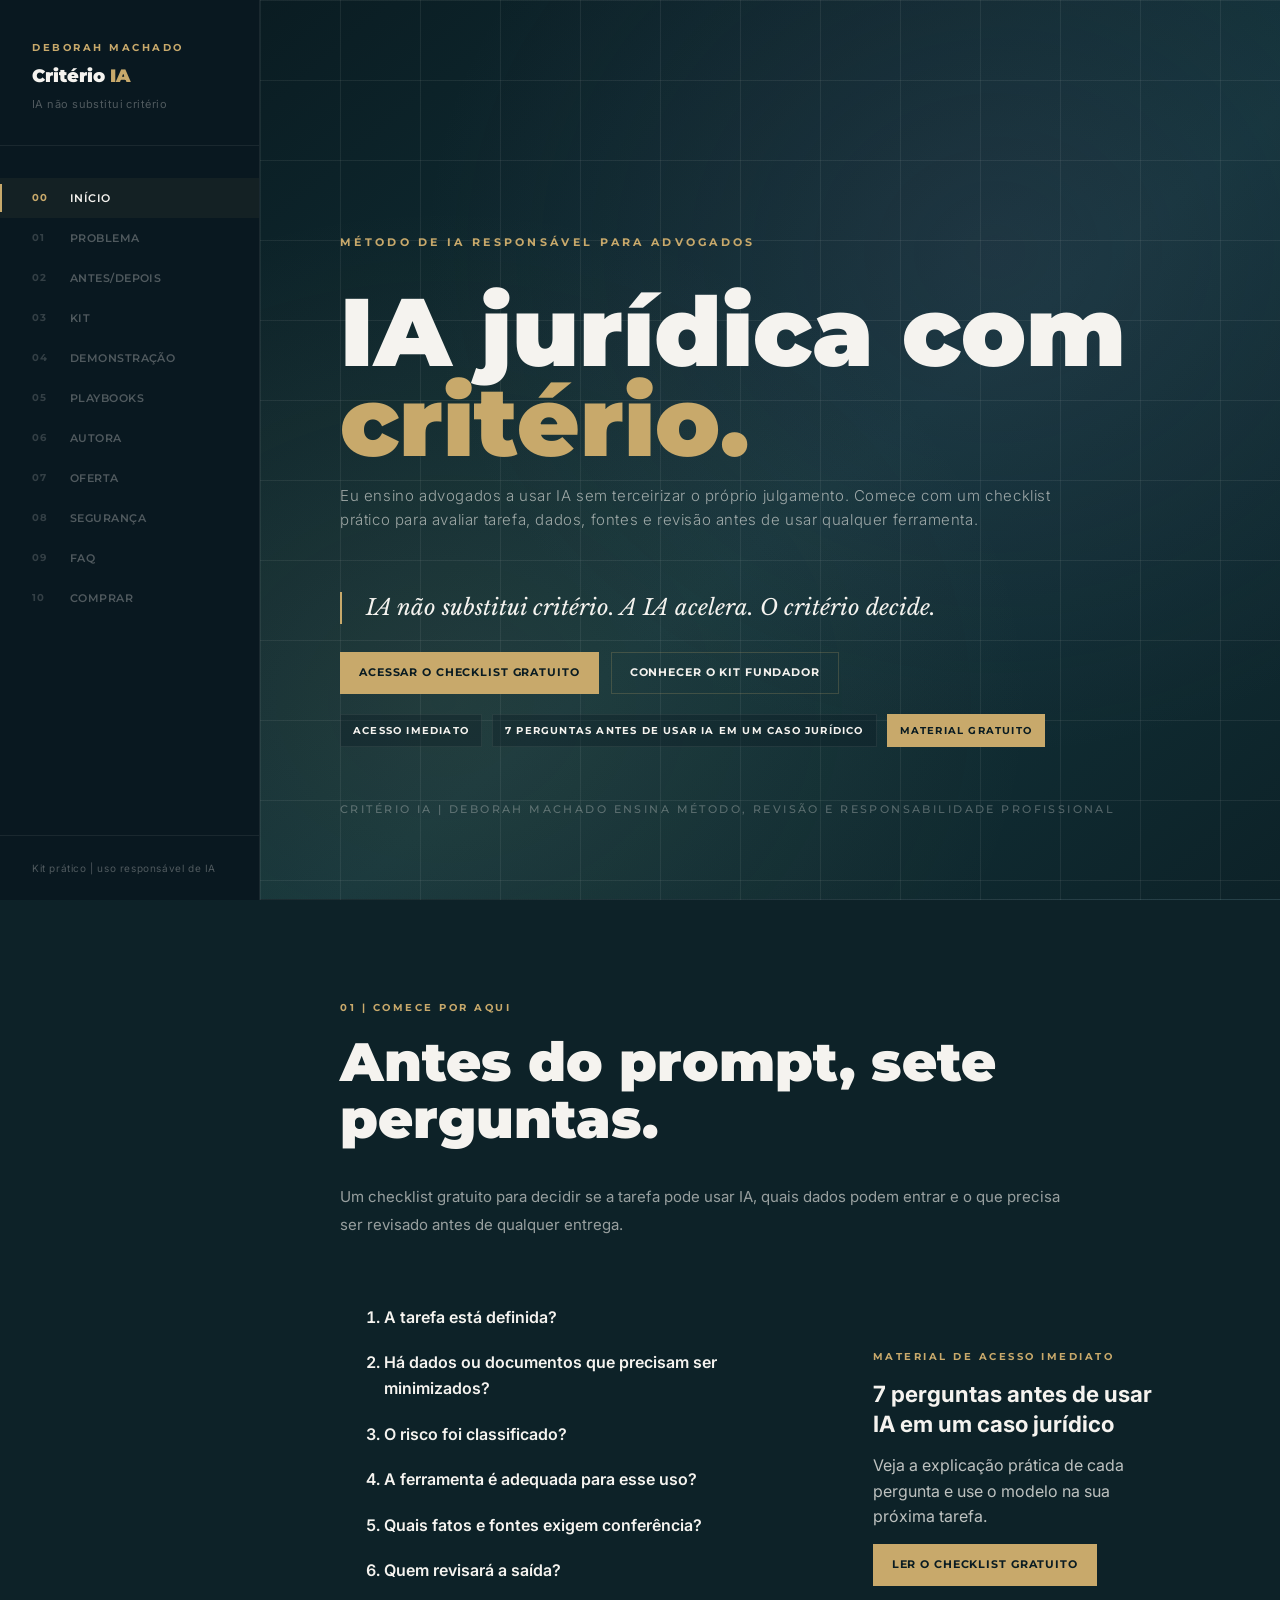
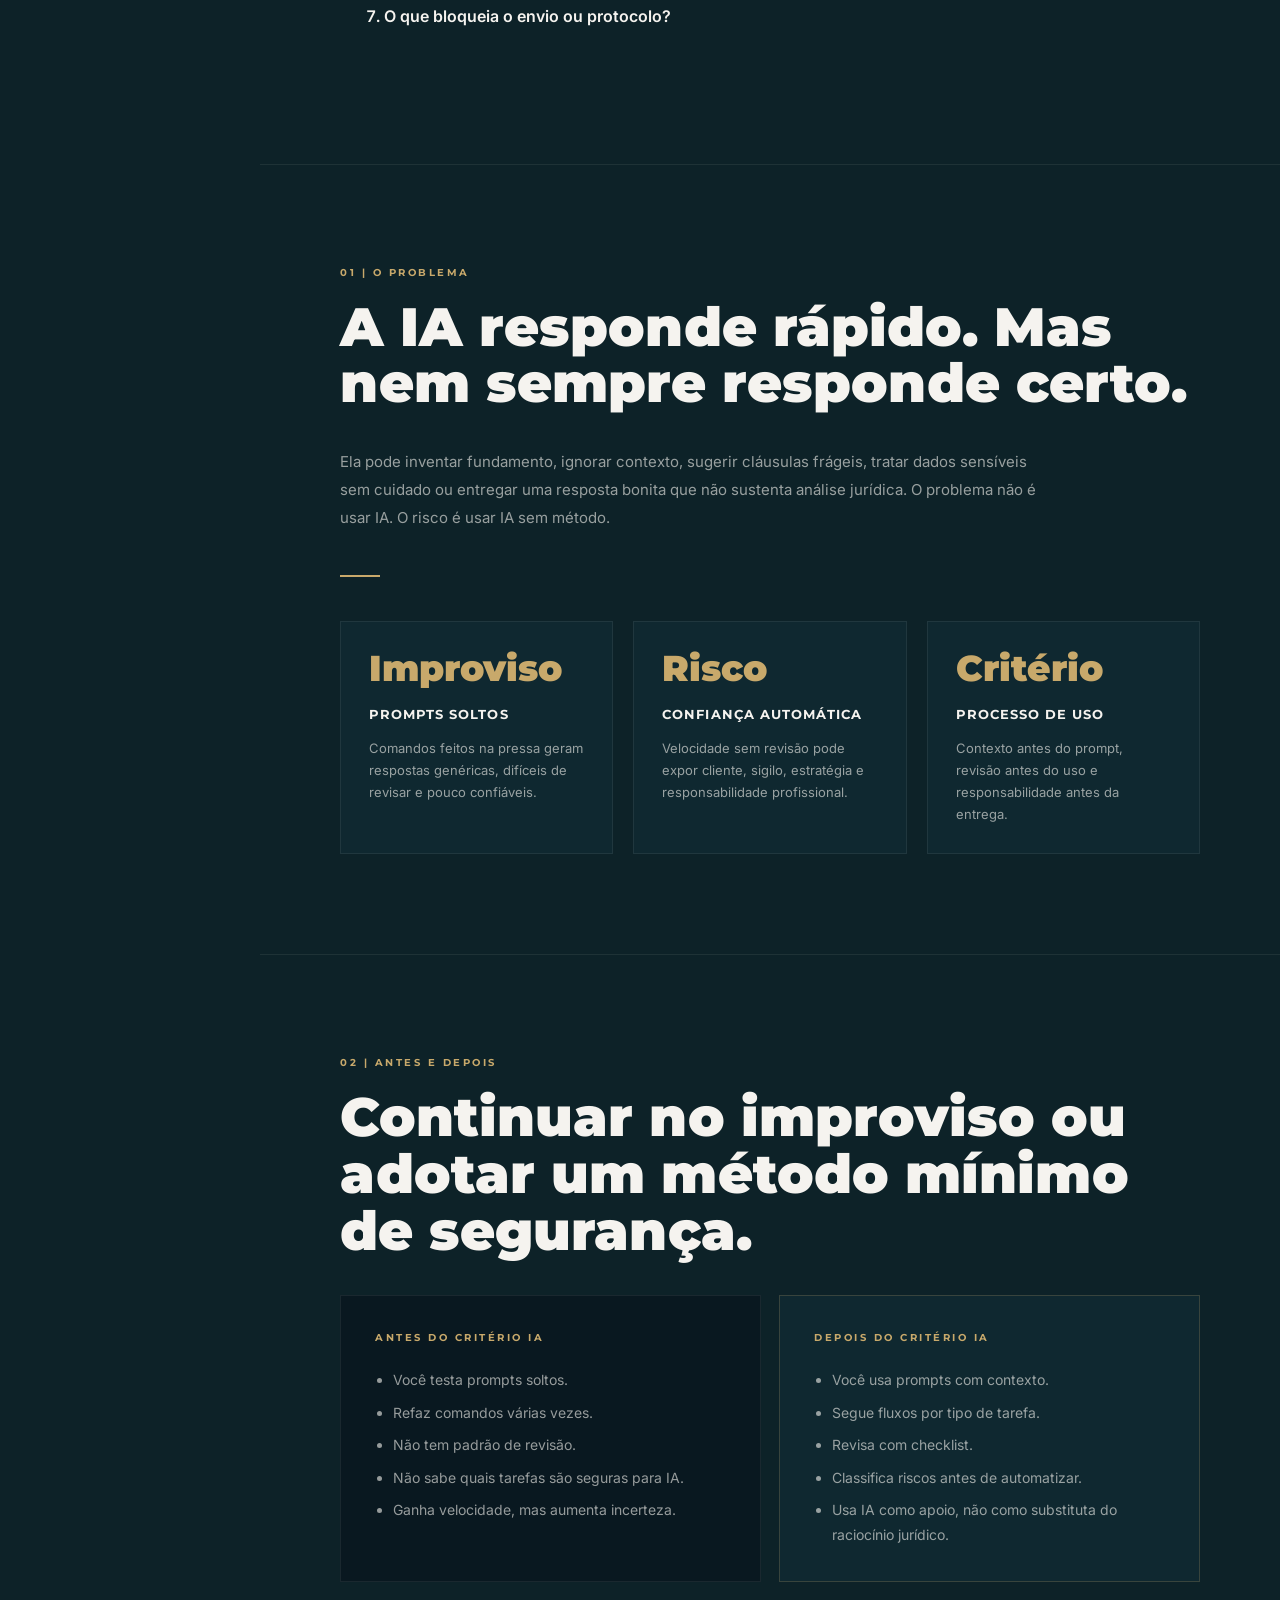
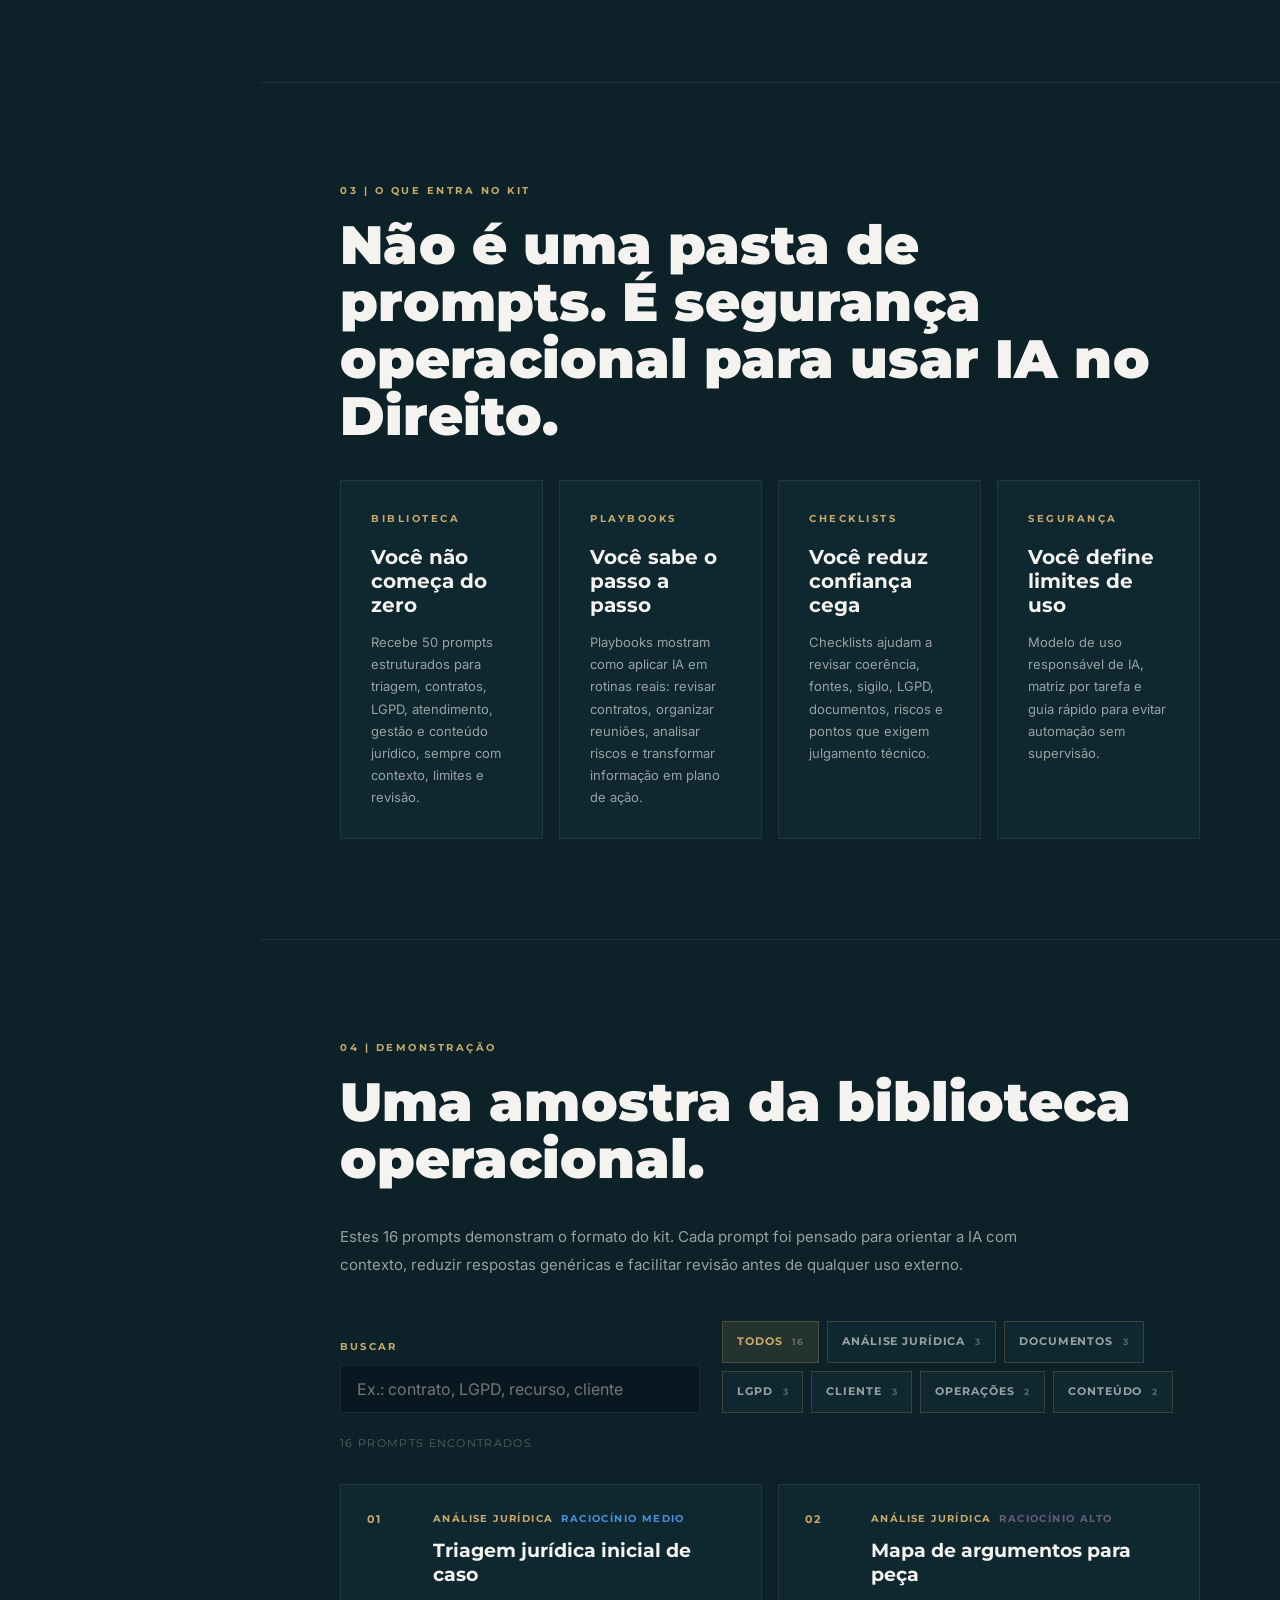
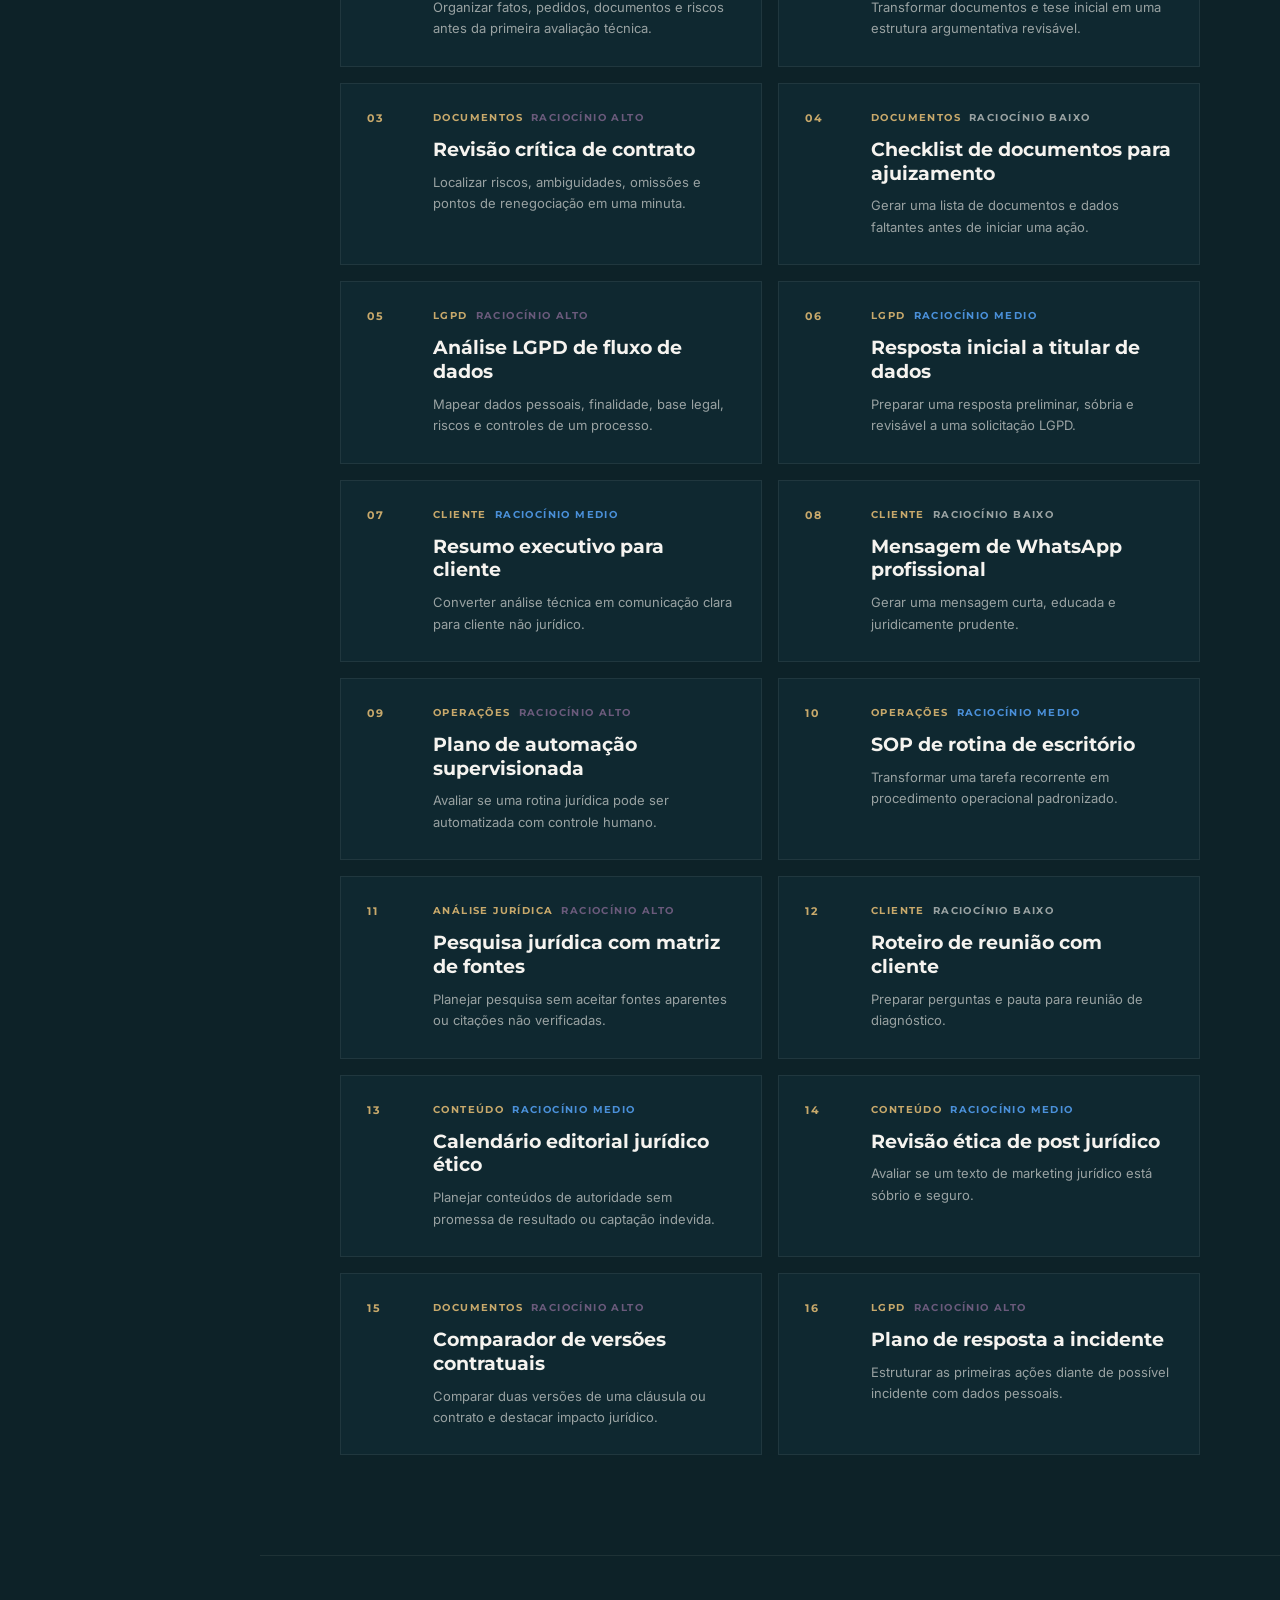
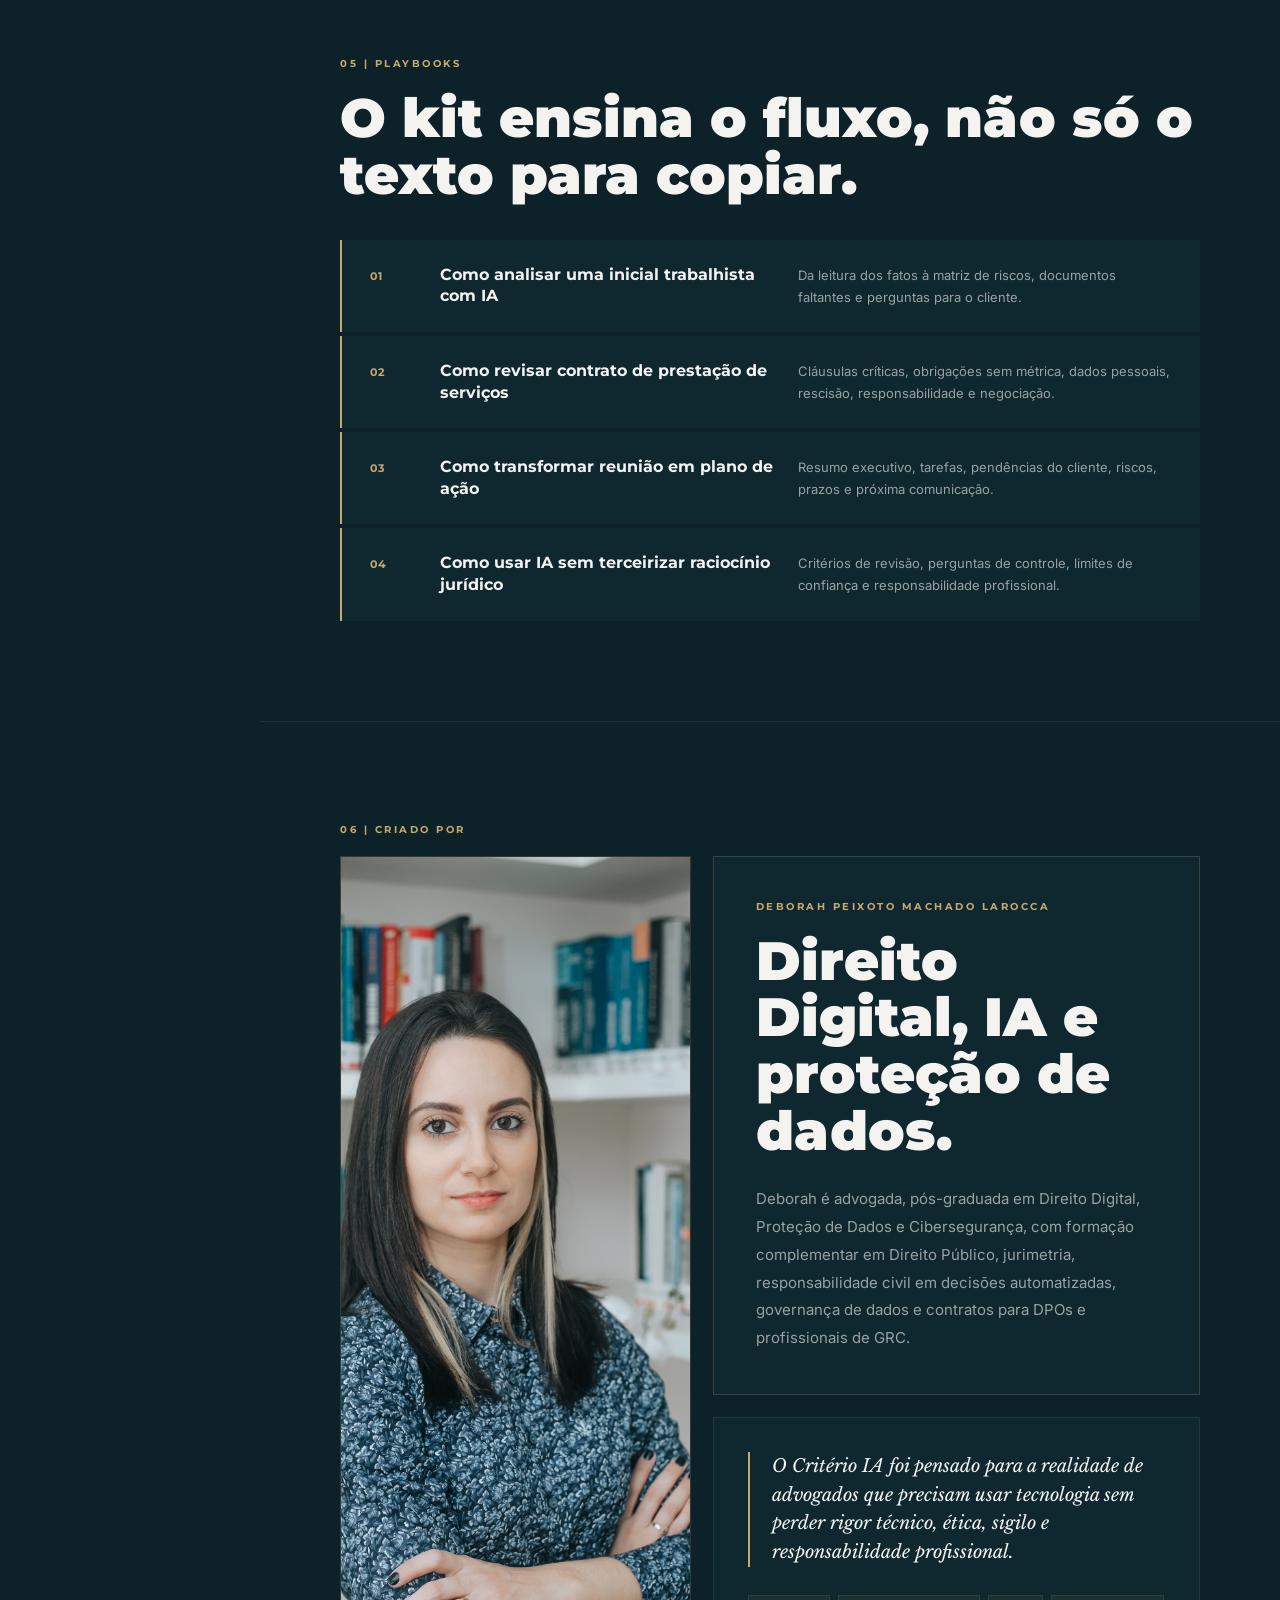
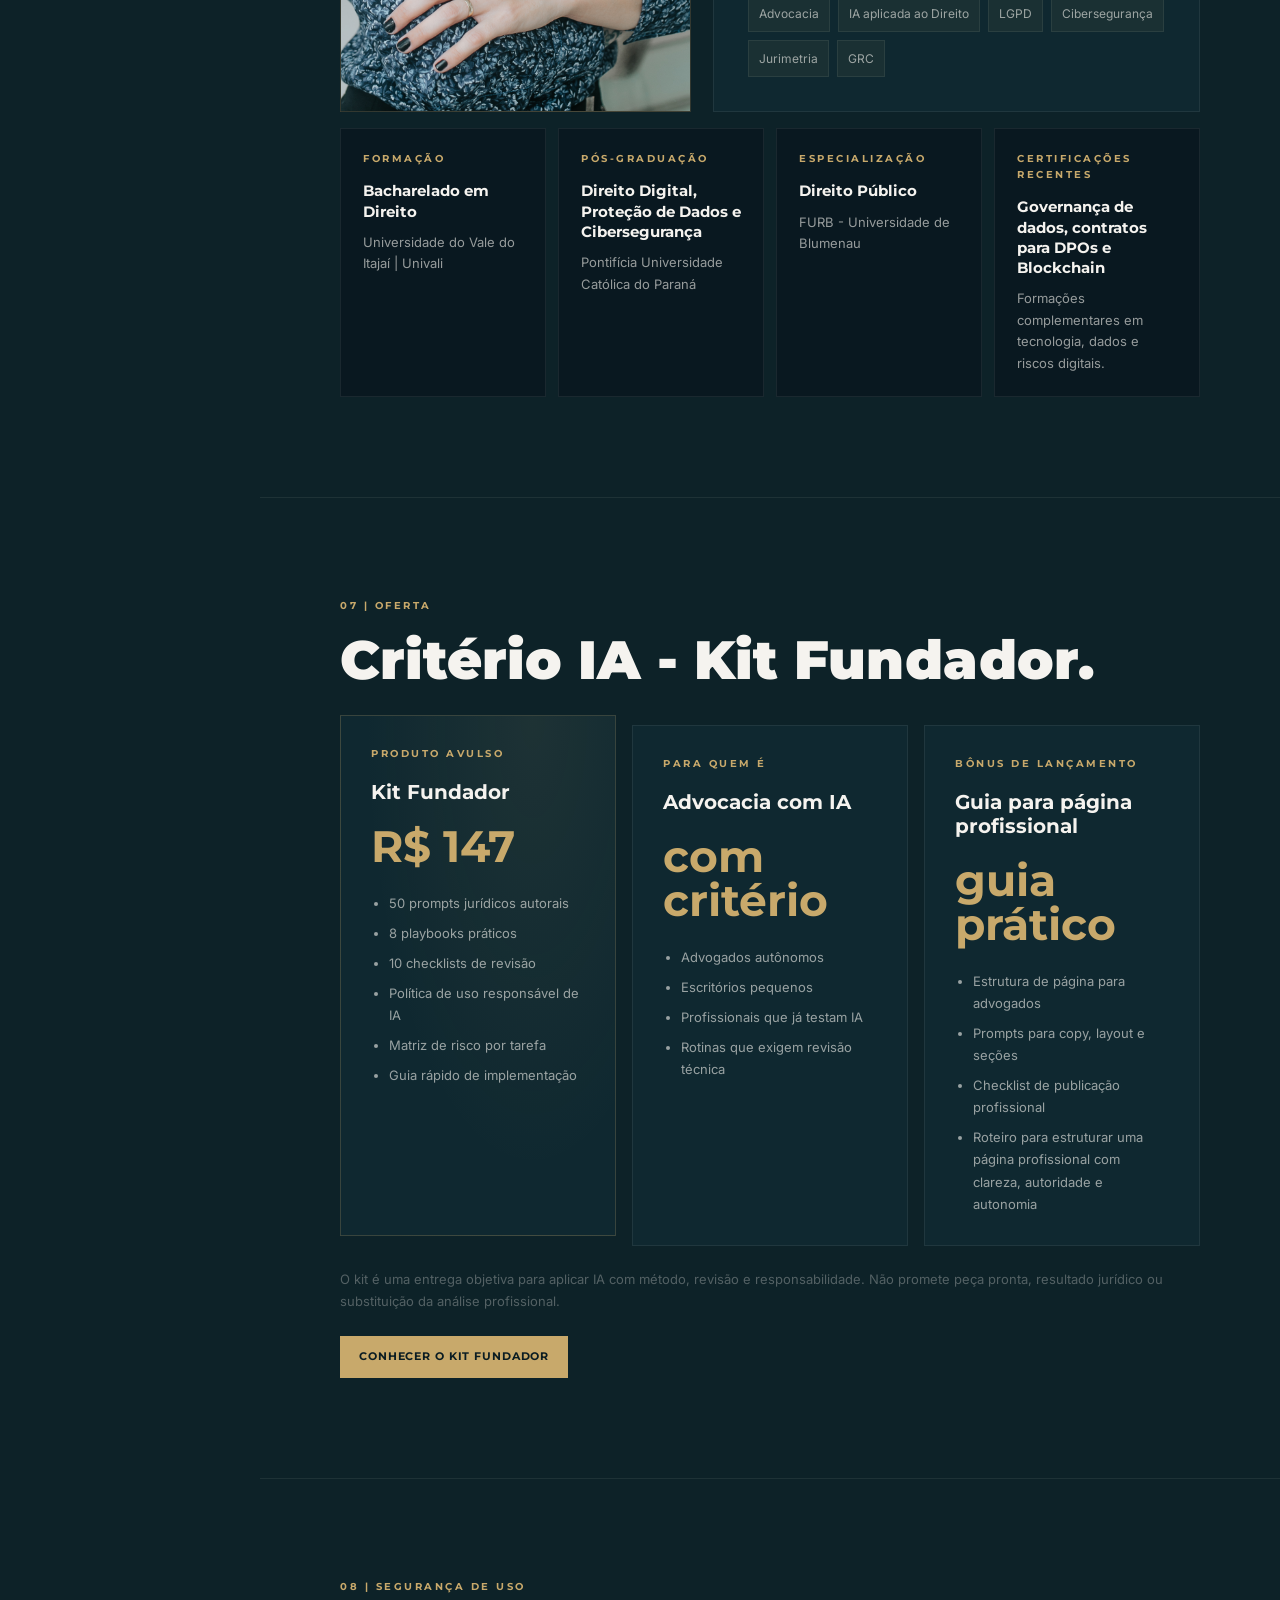
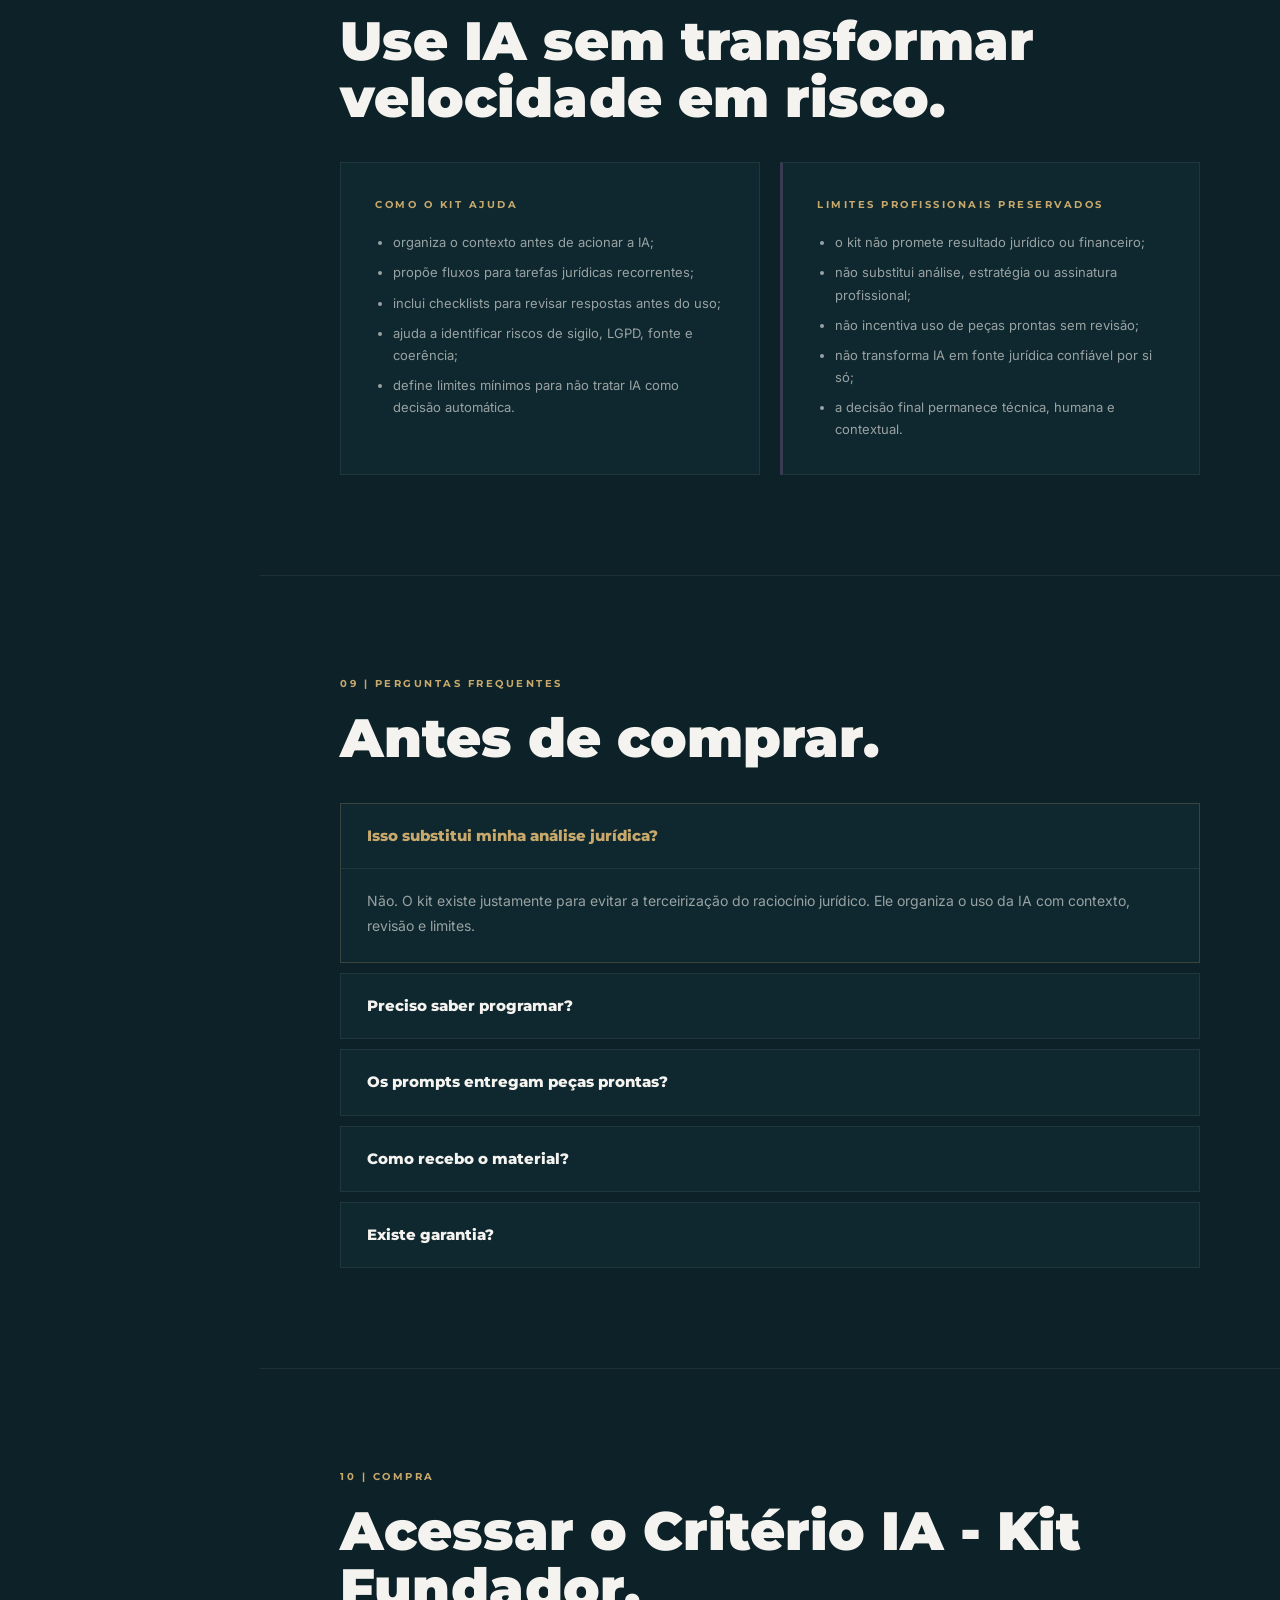
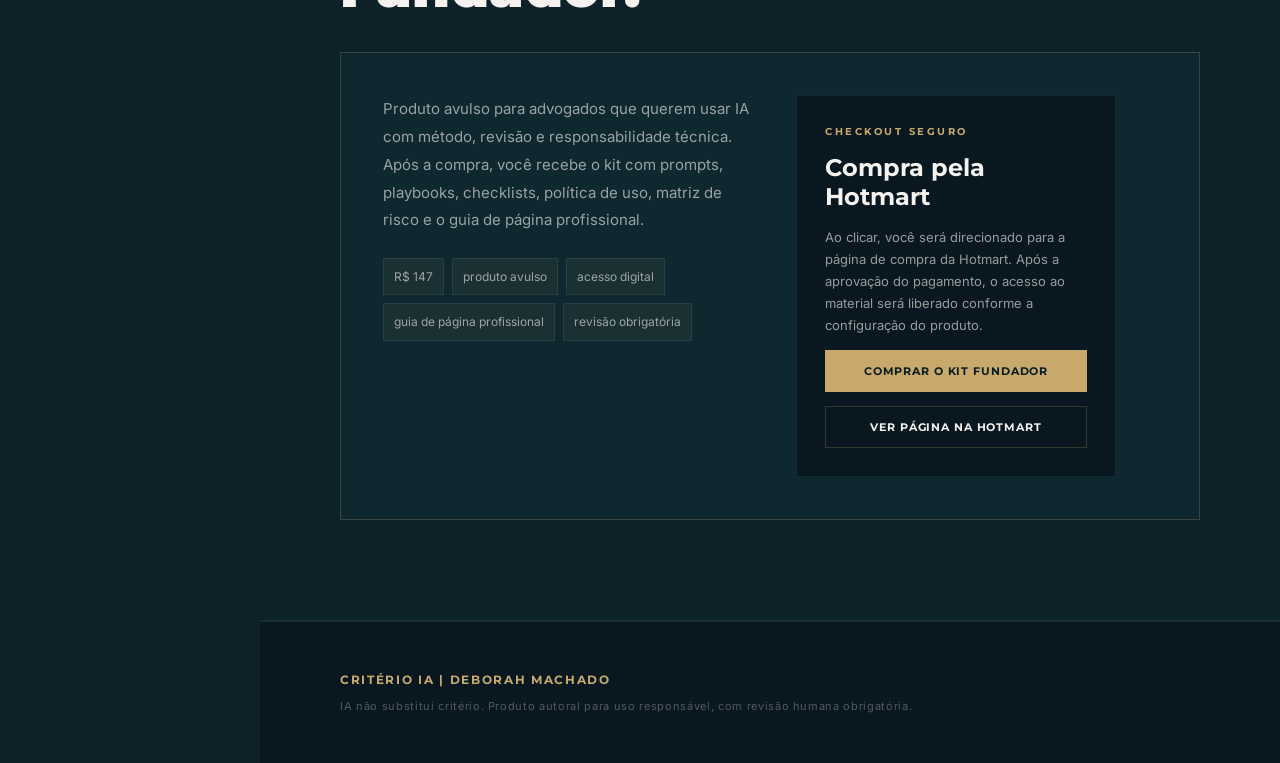
==== commit 3ec71adf: "feat: lead with free criterio ia checklist" ====
--- a/index.html
+++ b/index.html
@@ -8,6 +8,7 @@
       content="Critério IA: kit fundador para advogados usarem inteligência artificial com método, revisão e responsabilidade técnica."
     />
     <title>Critério IA | Deborah Machado</title>
+    <link rel="icon" type="image/svg+xml" href="assets/favicon.svg" />
     <link rel="preconnect" href="https://fonts.googleapis.com" />
     <link rel="preconnect" href="https://fonts.gstatic.com" crossorigin />
     <link
@@ -76,25 +77,35 @@
 
     <main class="main">
       <section class="cover" id="cover" aria-labelledby="cover-title">
-        <div class="cover-tag">Kit fundador para advogados que já usam IA</div>
+        <div class="cover-tag">Método de IA responsável para advogados</div>
         <h1 class="cover-name" id="cover-title">IA jurídica com <em>critério.</em></h1>
         <p class="cover-role">
-          Use IA na advocacia sem terceirizar seu julgamento. Prompts, playbooks, checklists, política de uso e matriz
-          de risco para ganhar velocidade sem abrir mão de revisão, sigilo e responsabilidade profissional.
+          Eu ensino advogados a usar IA sem terceirizar o próprio julgamento. Comece com um checklist prático para
+          avaliar tarefa, dados, fontes e revisão antes de usar qualquer ferramenta.
         </p>
-        <p class="cover-concept">
-          IA não substitui critério. A IA acelera. O critério decide.
-        </p>
+        <p class="cover-concept">IA não substitui critério. A IA acelera. O critério decide.</p>
         <div class="cover-actions" aria-label="Ações principais">
-          <a class="button primary" href="https://dpm2700.hotmart.host/kit-fundador-criterio-ia-a0228e27-a6b7-43c0-b715-709fdea1be9a" target="_blank" rel="noopener">Quero o Kit Fundador por R$147</a>
-          <a class="button ghost" href="#produto">Ver o que vem no kit</a>
-        </div>
-        <div class="hero-offer" aria-label="Resumo da oferta">
-          <span>Kit avulso</span>
-          <span>50 prompts + playbooks + checklists</span>
-          <strong>R$ 147</strong>
-        </div>
-        <div class="cover-ver">Critério IA | produto avulso para advocacia assistida por IA</div>
+          <a class="button primary" href="material-gratuito.html">Acessar o checklist gratuito</a>
+          <a class="button ghost" href="#kit">Conhecer o Kit Fundador</a>
+        </div>
+        <div class="hero-offer" aria-label="Material gratuito">
+          <span>Acesso imediato</span>
+          <span>7 perguntas antes de usar IA em um caso jurídico</span>
+          <strong>Material gratuito</strong>
+        </div>
+        <div class="cover-ver">Critério IA | Deborah Machado ensina método, revisão e responsabilidade profissional</div>
+      </section>
+
+      <section class="section free-resource" id="material-gratuito" aria-labelledby="free-title">
+        <div class="sec-num">01 | Comece por aqui</div>
+        <h2 class="sec-title" id="free-title">Antes do prompt, sete perguntas.</h2>
+        <p class="body-text">Um checklist gratuito para decidir se a tarefa pode usar IA, quais dados podem entrar e o que precisa ser revisado antes de qualquer entrega.</p>
+        <div class="free-resource-grid">
+          <ol class="free-question-list">
+            <li>A tarefa está definida?</li><li>Há dados ou documentos que precisam ser minimizados?</li><li>O risco foi classificado?</li><li>A ferramenta é adequada para esse uso?</li><li>Quais fatos e fontes exigem conferência?</li><li>Quem revisará a saída?</li><li>O que bloqueia o envio ou protocolo?</li>
+          </ol>
+          <div class="free-resource-action"><span class="card-lbl">Material de acesso imediato</span><strong>7 perguntas antes de usar IA em um caso jurídico</strong><p>Veja a explicação prática de cada pergunta e use o modelo na sua próxima tarefa.</p><a class="button primary" href="material-gratuito.html">Ler o checklist gratuito</a></div>
+        </div>
       </section>
 
       <section class="section intro" id="produto" aria-labelledby="product-title">
@@ -327,7 +338,7 @@
           O kit é uma entrega objetiva para aplicar IA com método, revisão e responsabilidade. Não promete peça pronta,
           resultado jurídico ou substituição da análise profissional.
         </p>
-        <a class="button primary offer-cta" href="https://dpm2700.hotmart.host/kit-fundador-criterio-ia-a0228e27-a6b7-43c0-b715-709fdea1be9a" target="_blank" rel="noopener">Quero o Kit Fundador por R$147</a>
+        <a class="button primary offer-cta" href="https://dpm2700.hotmart.host/kit-fundador-criterio-ia-a0228e27-a6b7-43c0-b715-709fdea1be9a" target="_blank" rel="noopener">Conhecer o Kit Fundador</a>
       </section>
 
       <section class="section governance" id="governanca" aria-labelledby="governance-title">
--- a/styles.css
+++ b/styles.css
@@ -1353,3 +1353,24 @@
     gap: 28px;
   }
 }
+
+.free-resource-grid { display:grid; grid-template-columns:1.15fr .85fr; gap:24px; margin-top:32px; }
+.free-question-list { margin:0; padding:24px 24px 24px 44px; border:1px solid var(--line); background:var(--paper); }
+.free-question-list li { padding:10px 0; border-bottom:1px solid var(--line); color:var(--ink); font-weight:600; }
+.free-question-list li:last-child { border-bottom:0; }
+.free-resource-action { padding:28px; background:var(--ink); color:var(--offwhite); display:flex; flex-direction:column; align-items:flex-start; justify-content:center; gap:14px; }
+.free-resource-action strong { font-family:var(--serif); font-size:1.4rem; line-height:1.35; }
+.free-resource-action p { margin:0; color:rgba(245,243,239,.76); line-height:1.6; }
+.resource-page { background:var(--ink); color:var(--offwhite); }
+.resource-main { width:min(860px, calc(100% - 40px)); margin:0 auto; padding:56px 0 80px; }
+.resource-main .cover-name { font-size:clamp(2.5rem,7vw,5.5rem); margin:28px 0 18px; }
+.resource-main .cover-role { max-width:720px; color:rgba(245,243,239,.76); }
+.resource-back { color:var(--gold); text-decoration:none; font-size:.8rem; letter-spacing:.1em; text-transform:uppercase; }
+.resource-list { list-style:none; padding:0; margin:44px 0; counter-reset:question; }
+.resource-list li { counter-increment:question; padding:24px 0 24px 68px; border-top:1px solid rgba(245,243,239,.2); position:relative; display:grid; gap:8px; }
+.resource-list li::before { content:counter(question, decimal-leading-zero); position:absolute; left:0; top:26px; color:var(--gold); font-size:.78rem; letter-spacing:.12em; }
+.resource-list strong { font-family:var(--serif); font-size:1.3rem; }
+.resource-list span { color:rgba(245,243,239,.74); line-height:1.65; }
+.resource-close { border-top:1px solid rgba(245,243,239,.2); padding-top:30px; max-width:620px; }
+.resource-close p { color:rgba(245,243,239,.76); line-height:1.7; margin-bottom:22px; }
+@media (max-width: 720px) { .free-resource-grid { grid-template-columns:1fr; } .resource-main { width:min(100% - 32px, 860px); padding-top:32px; } .resource-list li { padding-left:50px; } }
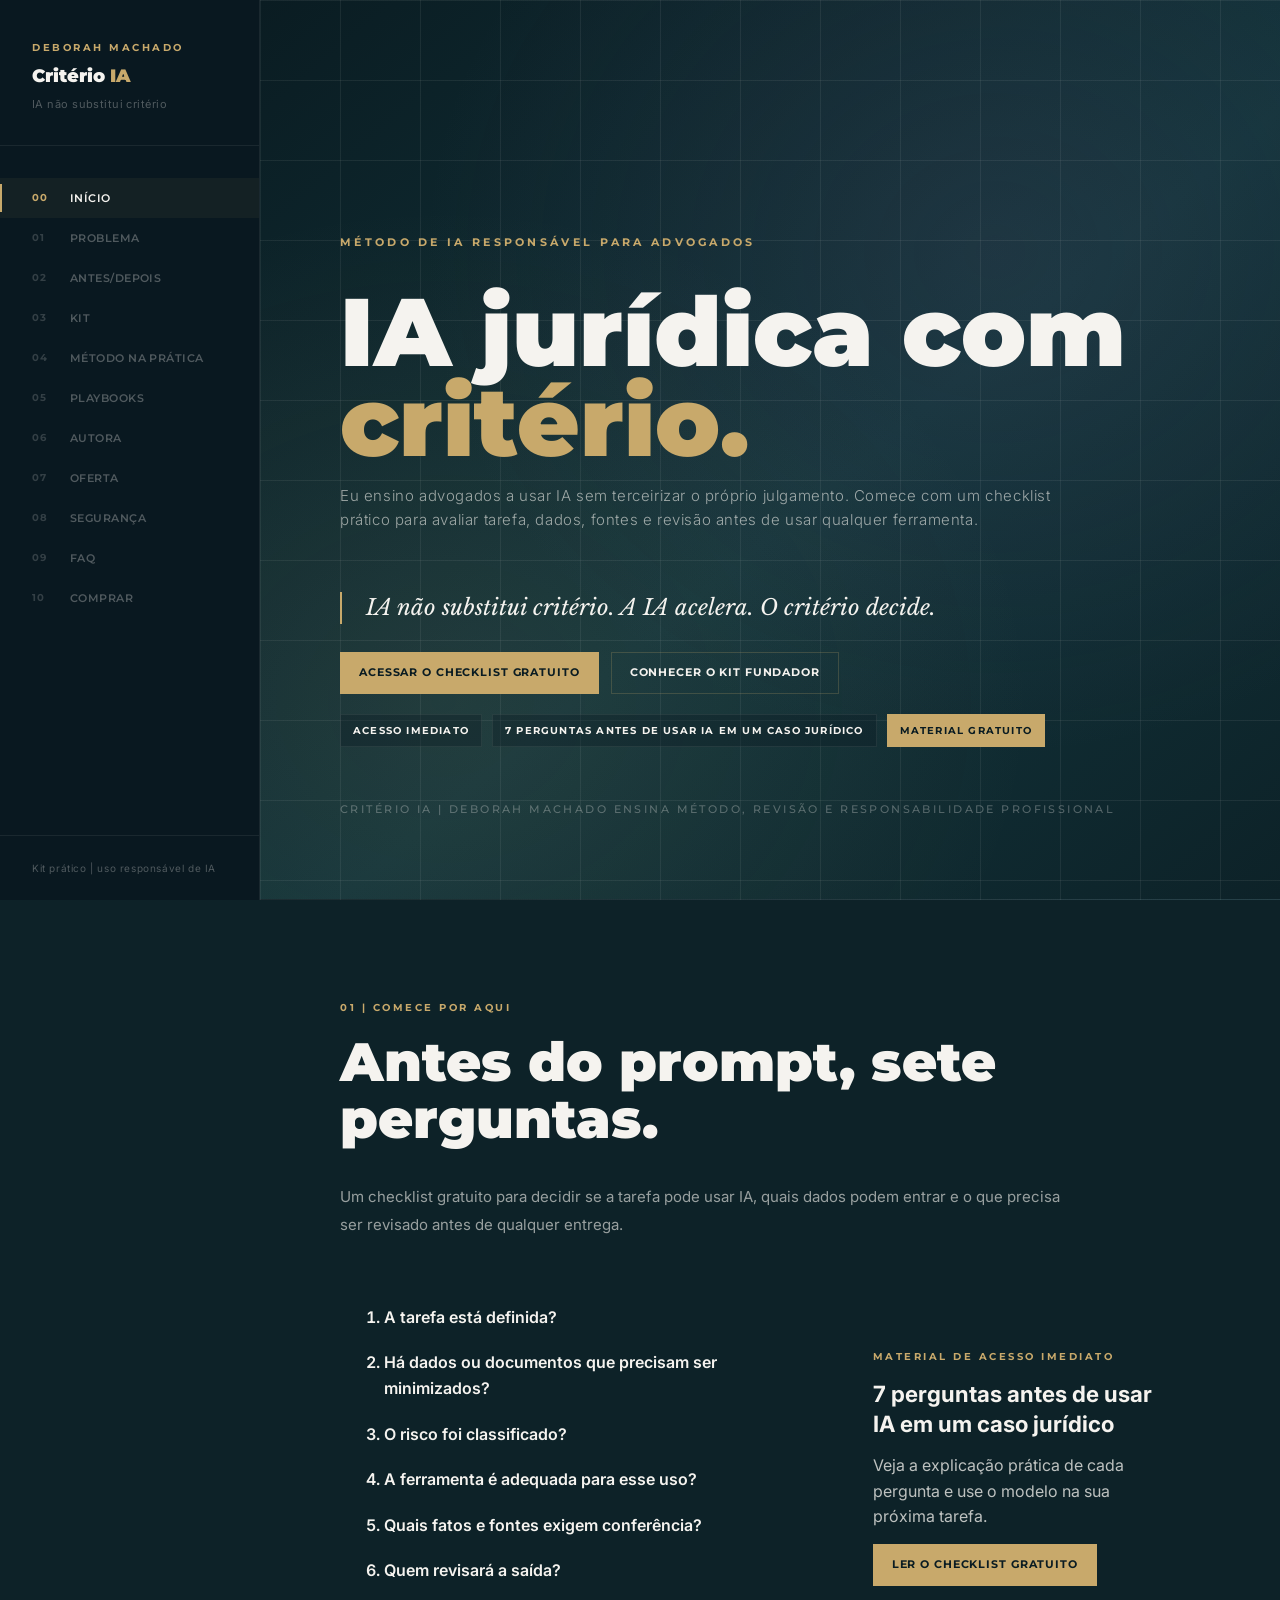
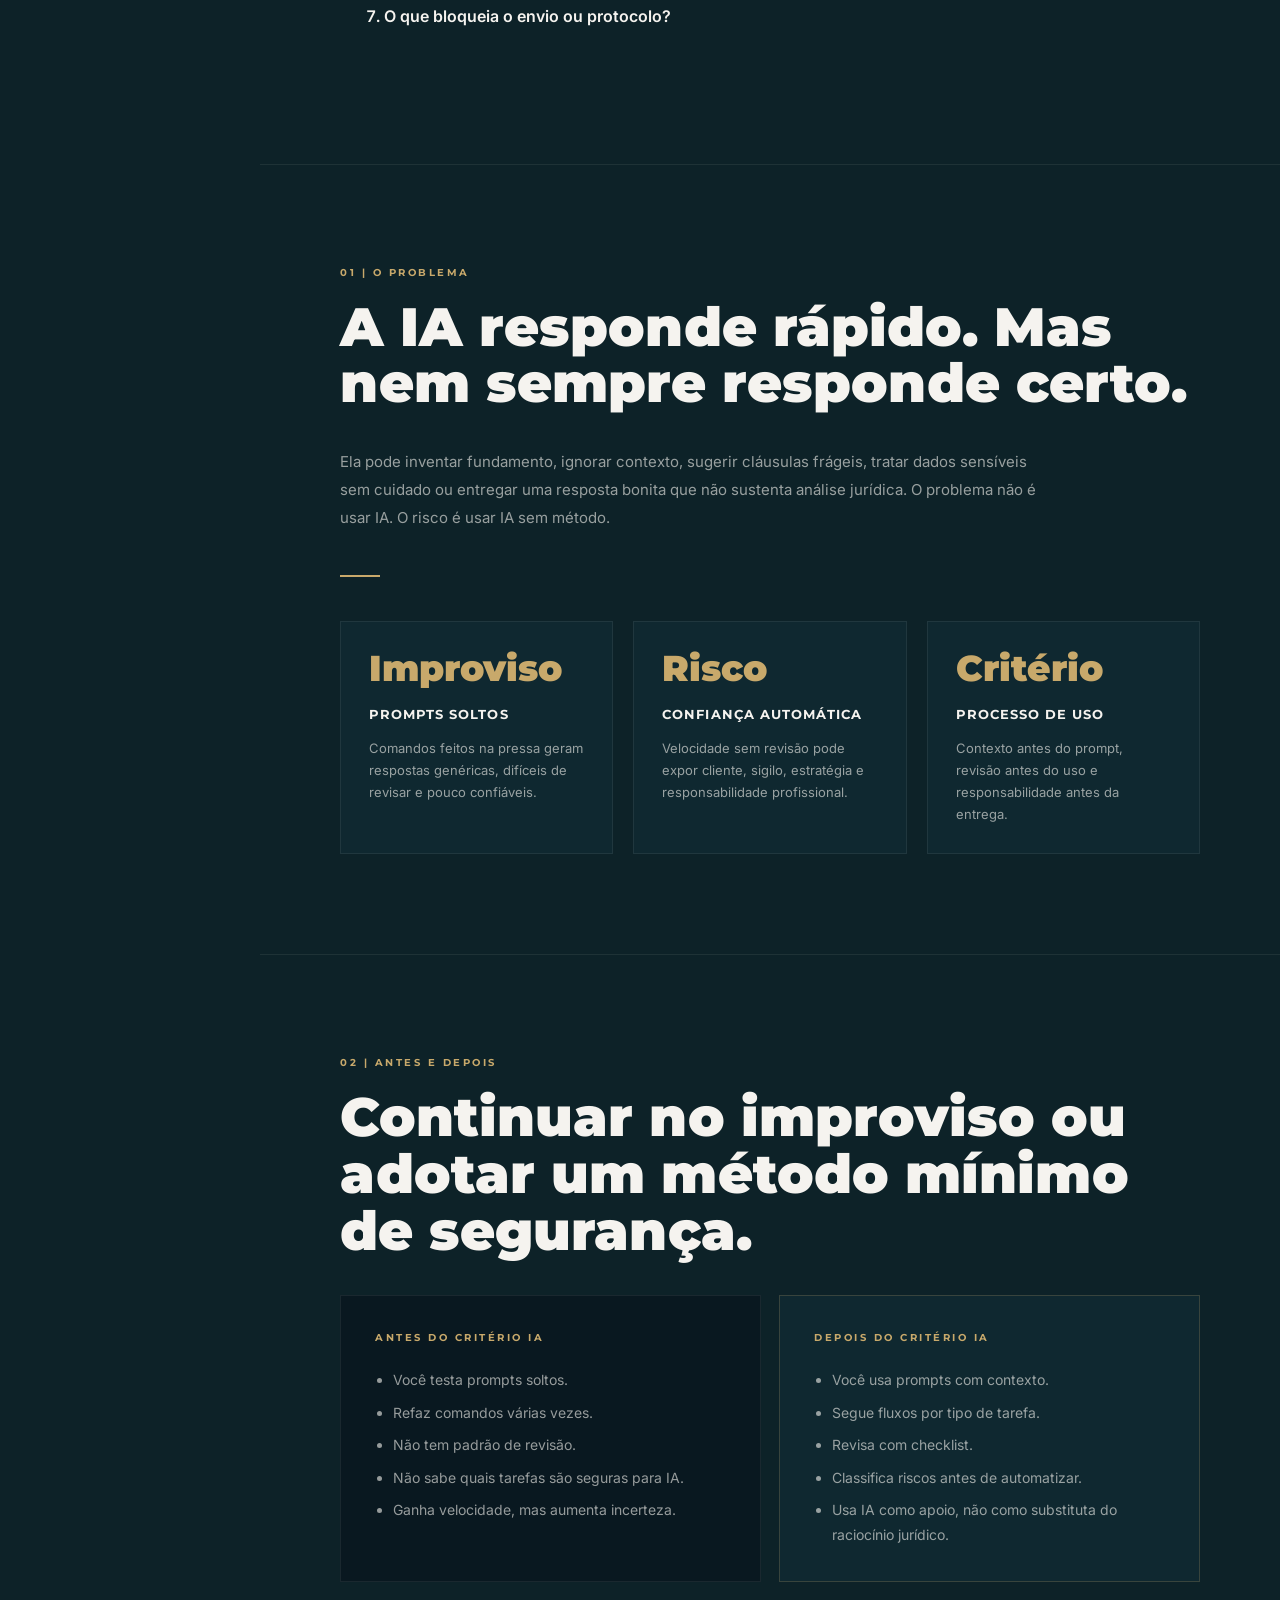
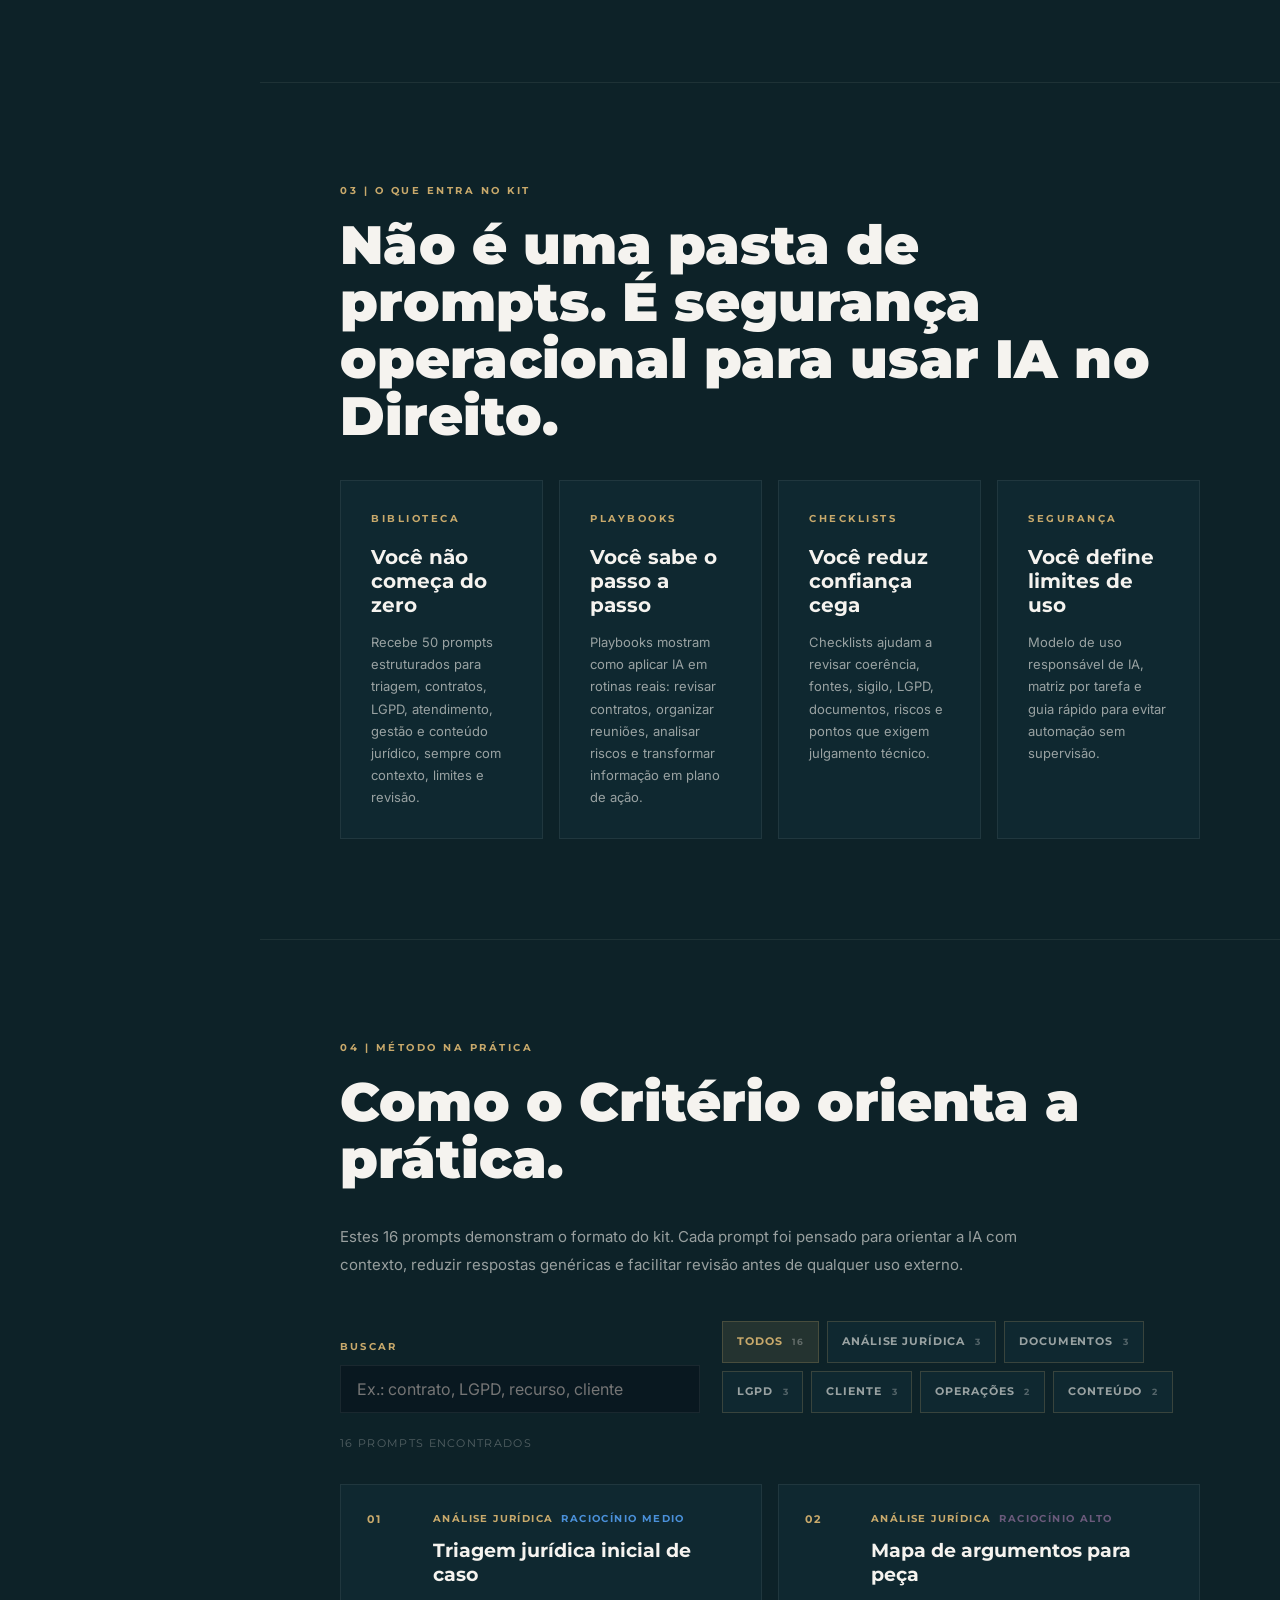
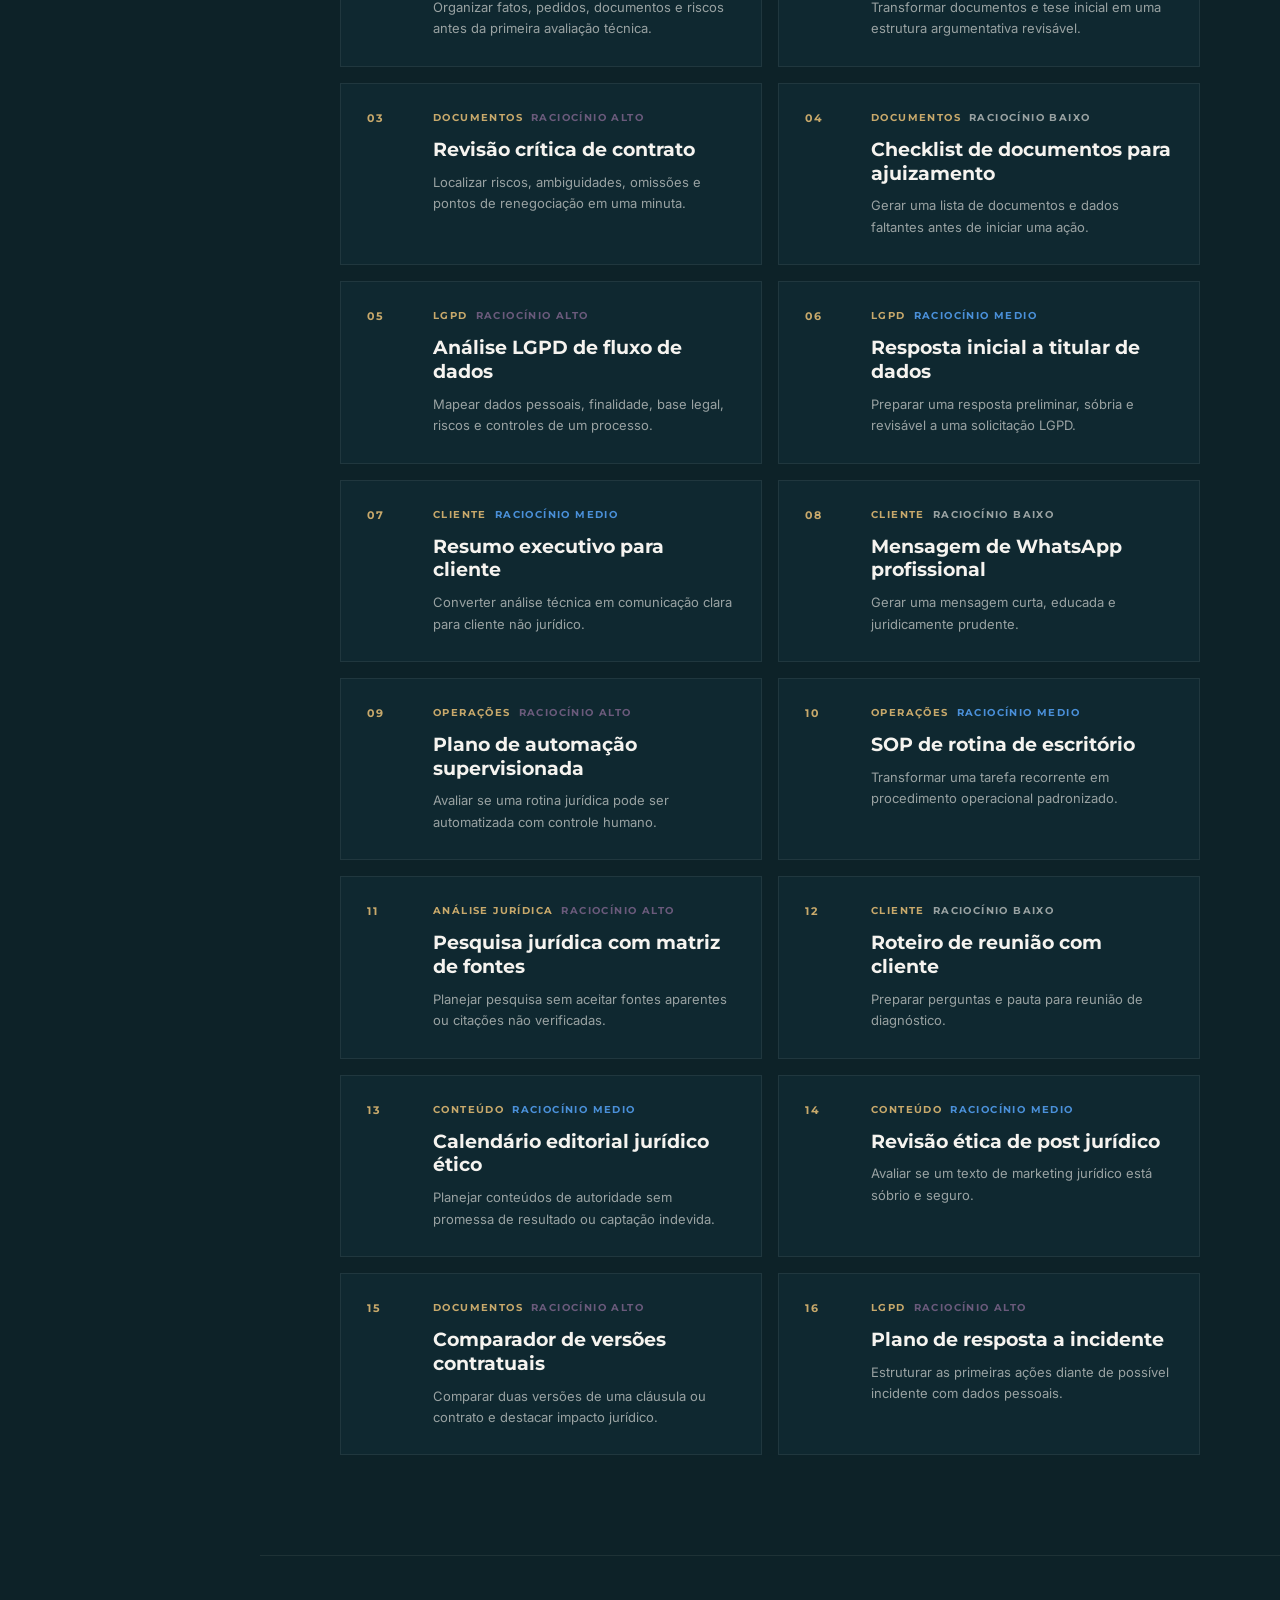
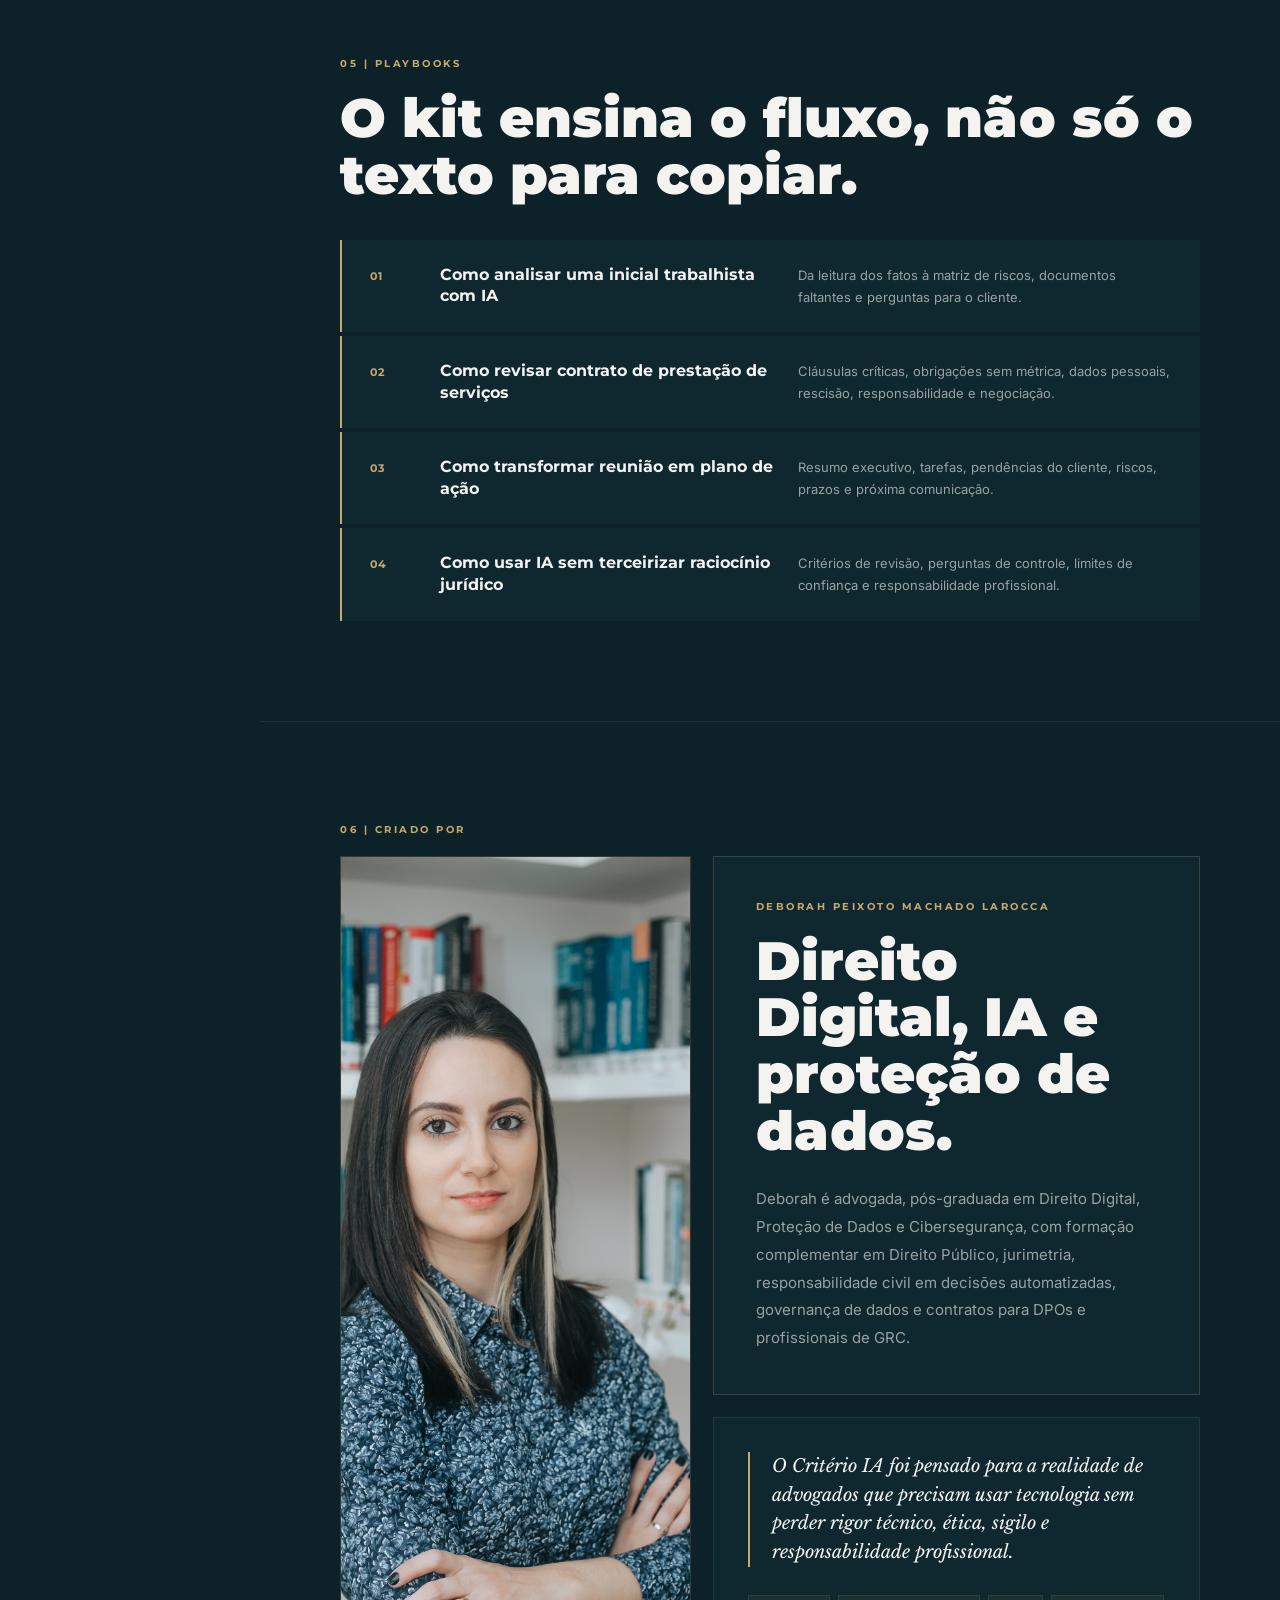
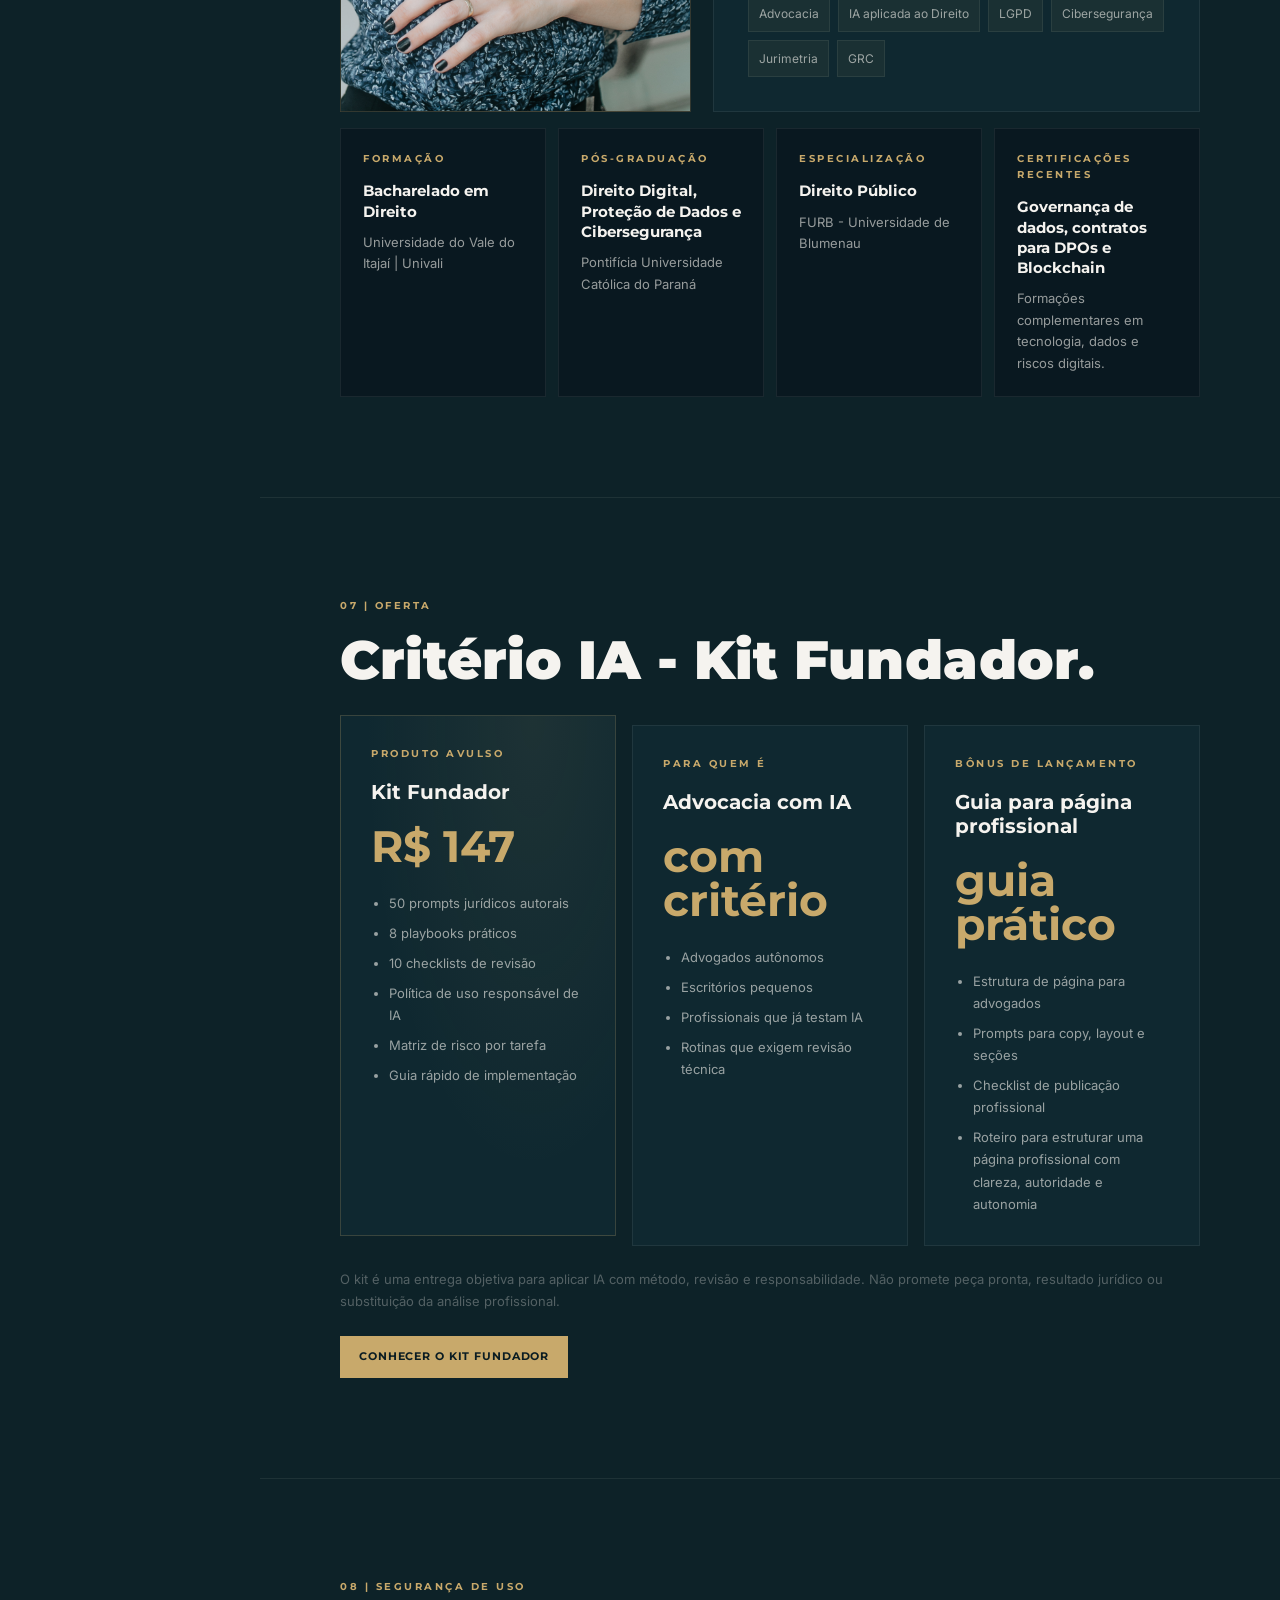
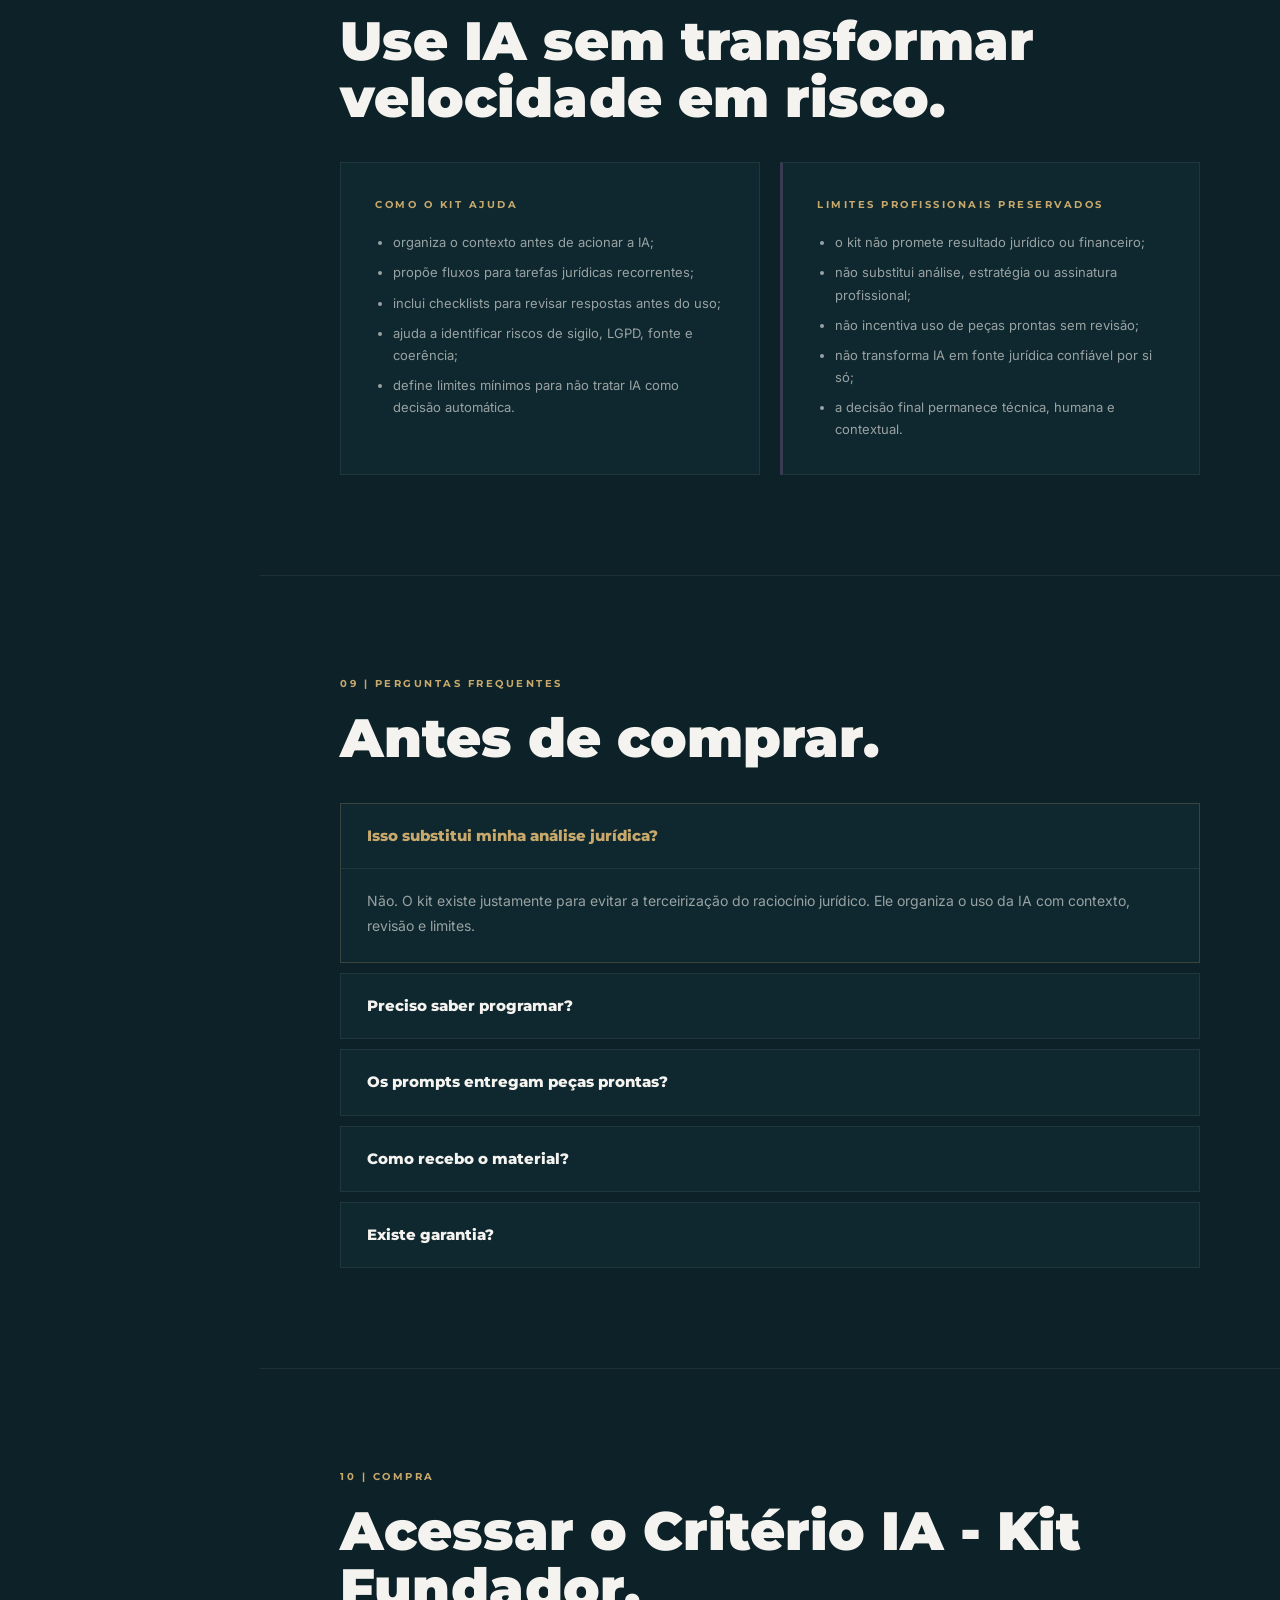
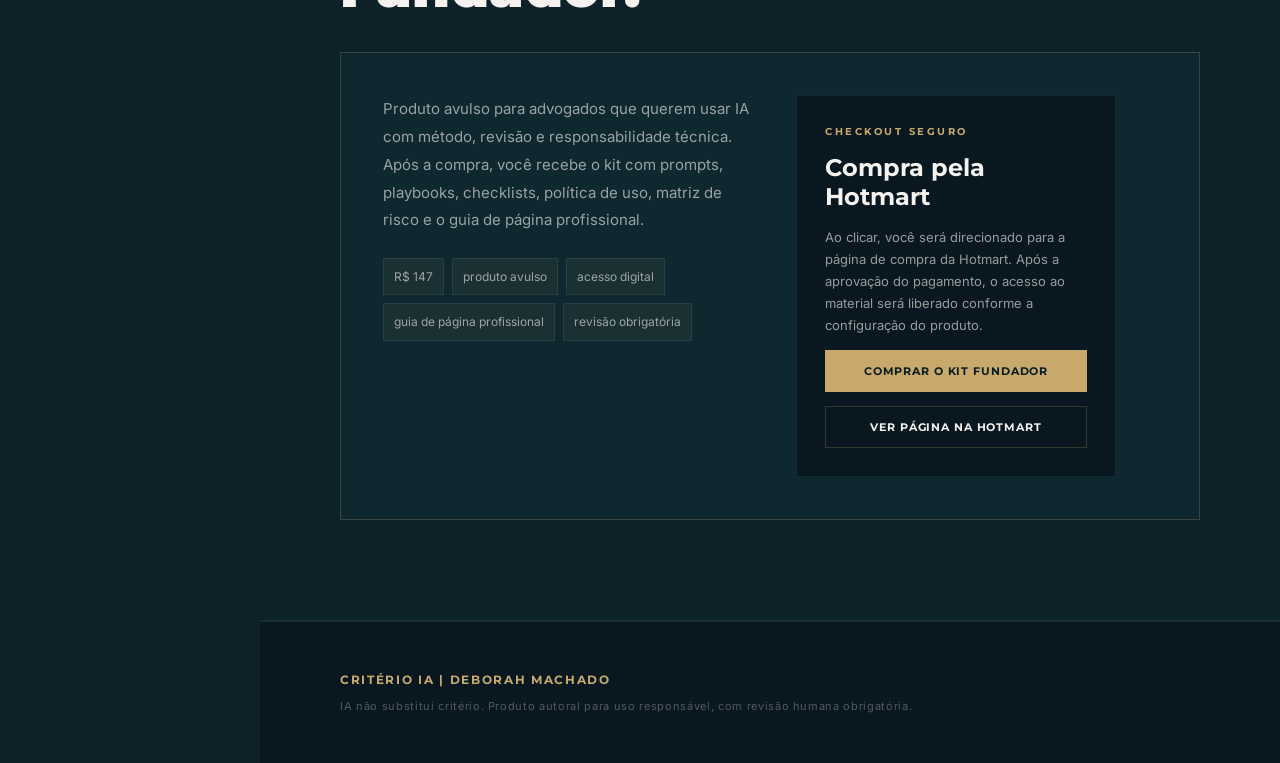
==== commit b72237c2: "refactor: rename library section to metodo na pratica" ====
--- a/index.html
+++ b/index.html
@@ -45,7 +45,7 @@
         </a>
         <a class="nav-item" href="#biblioteca">
           <span class="nav-num">04</span>
-          <span class="nav-label">Demonstração</span>
+          <span class="nav-label">Método na prática</span>
         </a>
         <a class="nav-item" href="#playbooks">
           <span class="nav-num">05</span>
@@ -85,7 +85,7 @@
         </p>
         <p class="cover-concept">IA não substitui critério. A IA acelera. O critério decide.</p>
         <div class="cover-actions" aria-label="Ações principais">
-          <a class="button primary" href="material-gratuito.html">Acessar o checklist gratuito</a>
+          <a class="button primary" href="/material-gratuito">Acessar o checklist gratuito</a>
           <a class="button ghost" href="#kit">Conhecer o Kit Fundador</a>
         </div>
         <div class="hero-offer" aria-label="Material gratuito">
@@ -104,7 +104,7 @@
           <ol class="free-question-list">
             <li>A tarefa está definida?</li><li>Há dados ou documentos que precisam ser minimizados?</li><li>O risco foi classificado?</li><li>A ferramenta é adequada para esse uso?</li><li>Quais fatos e fontes exigem conferência?</li><li>Quem revisará a saída?</li><li>O que bloqueia o envio ou protocolo?</li>
           </ol>
-          <div class="free-resource-action"><span class="card-lbl">Material de acesso imediato</span><strong>7 perguntas antes de usar IA em um caso jurídico</strong><p>Veja a explicação prática de cada pergunta e use o modelo na sua próxima tarefa.</p><a class="button primary" href="material-gratuito.html">Ler o checklist gratuito</a></div>
+          <div class="free-resource-action"><span class="card-lbl">Material de acesso imediato</span><strong>7 perguntas antes de usar IA em um caso jurídico</strong><p>Veja a explicação prática de cada pergunta e use o modelo na sua próxima tarefa.</p><a class="button primary" href="/material-gratuito">Ler o checklist gratuito</a></div>
         </div>
       </section>
 
@@ -191,9 +191,9 @@
       </section>
 
       <section class="section library" id="biblioteca" aria-labelledby="library-title">
-        <div class="sec-num">04 | Demonstração</div>
+        <div class="sec-num">04 | Método na prática</div>
         <div class="library-head">
-          <h2 class="sec-title" id="library-title">Uma amostra da biblioteca operacional.</h2>
+          <h2 class="sec-title" id="library-title">Como o Critério orienta a prática.</h2>
           <p class="body-text">
             Estes 16 prompts demonstram o formato do kit. Cada prompt foi pensado para orientar a IA com contexto,
             reduzir respostas genéricas e facilitar revisão antes de qualquer uso externo.
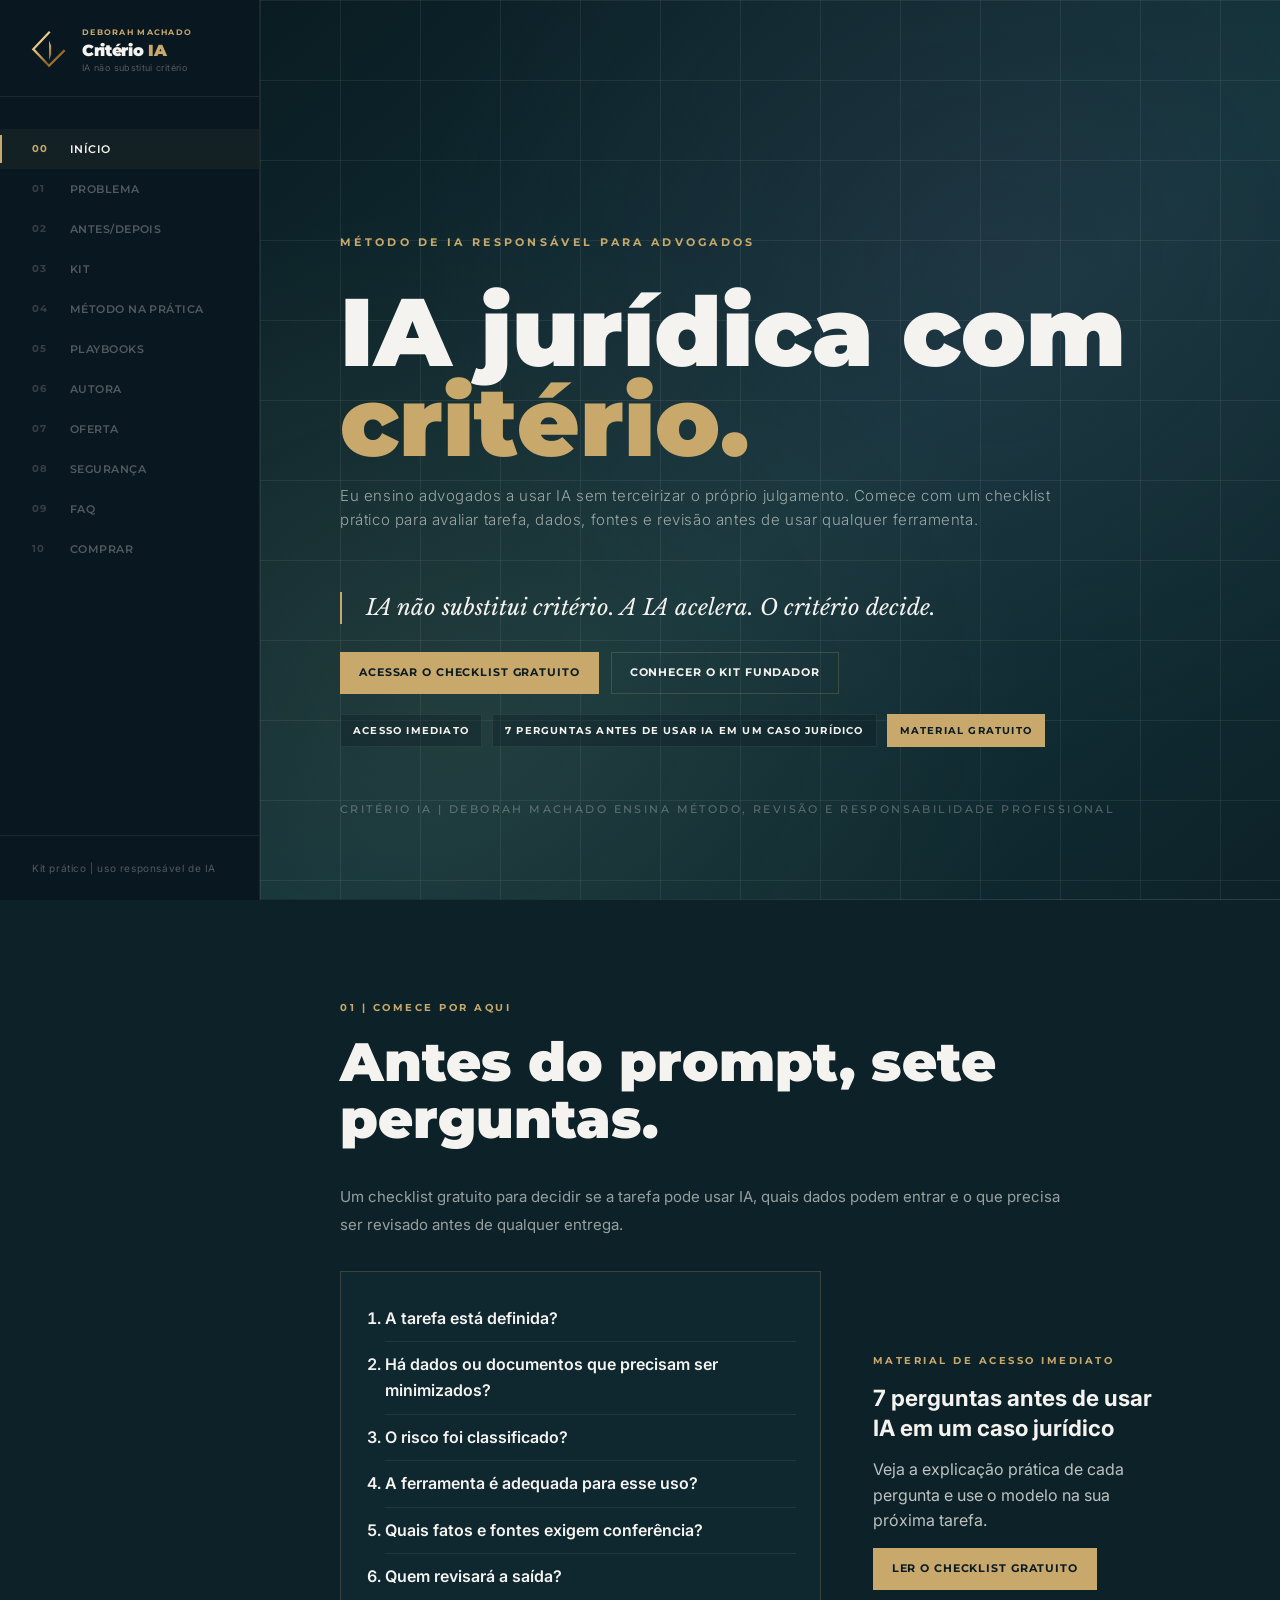
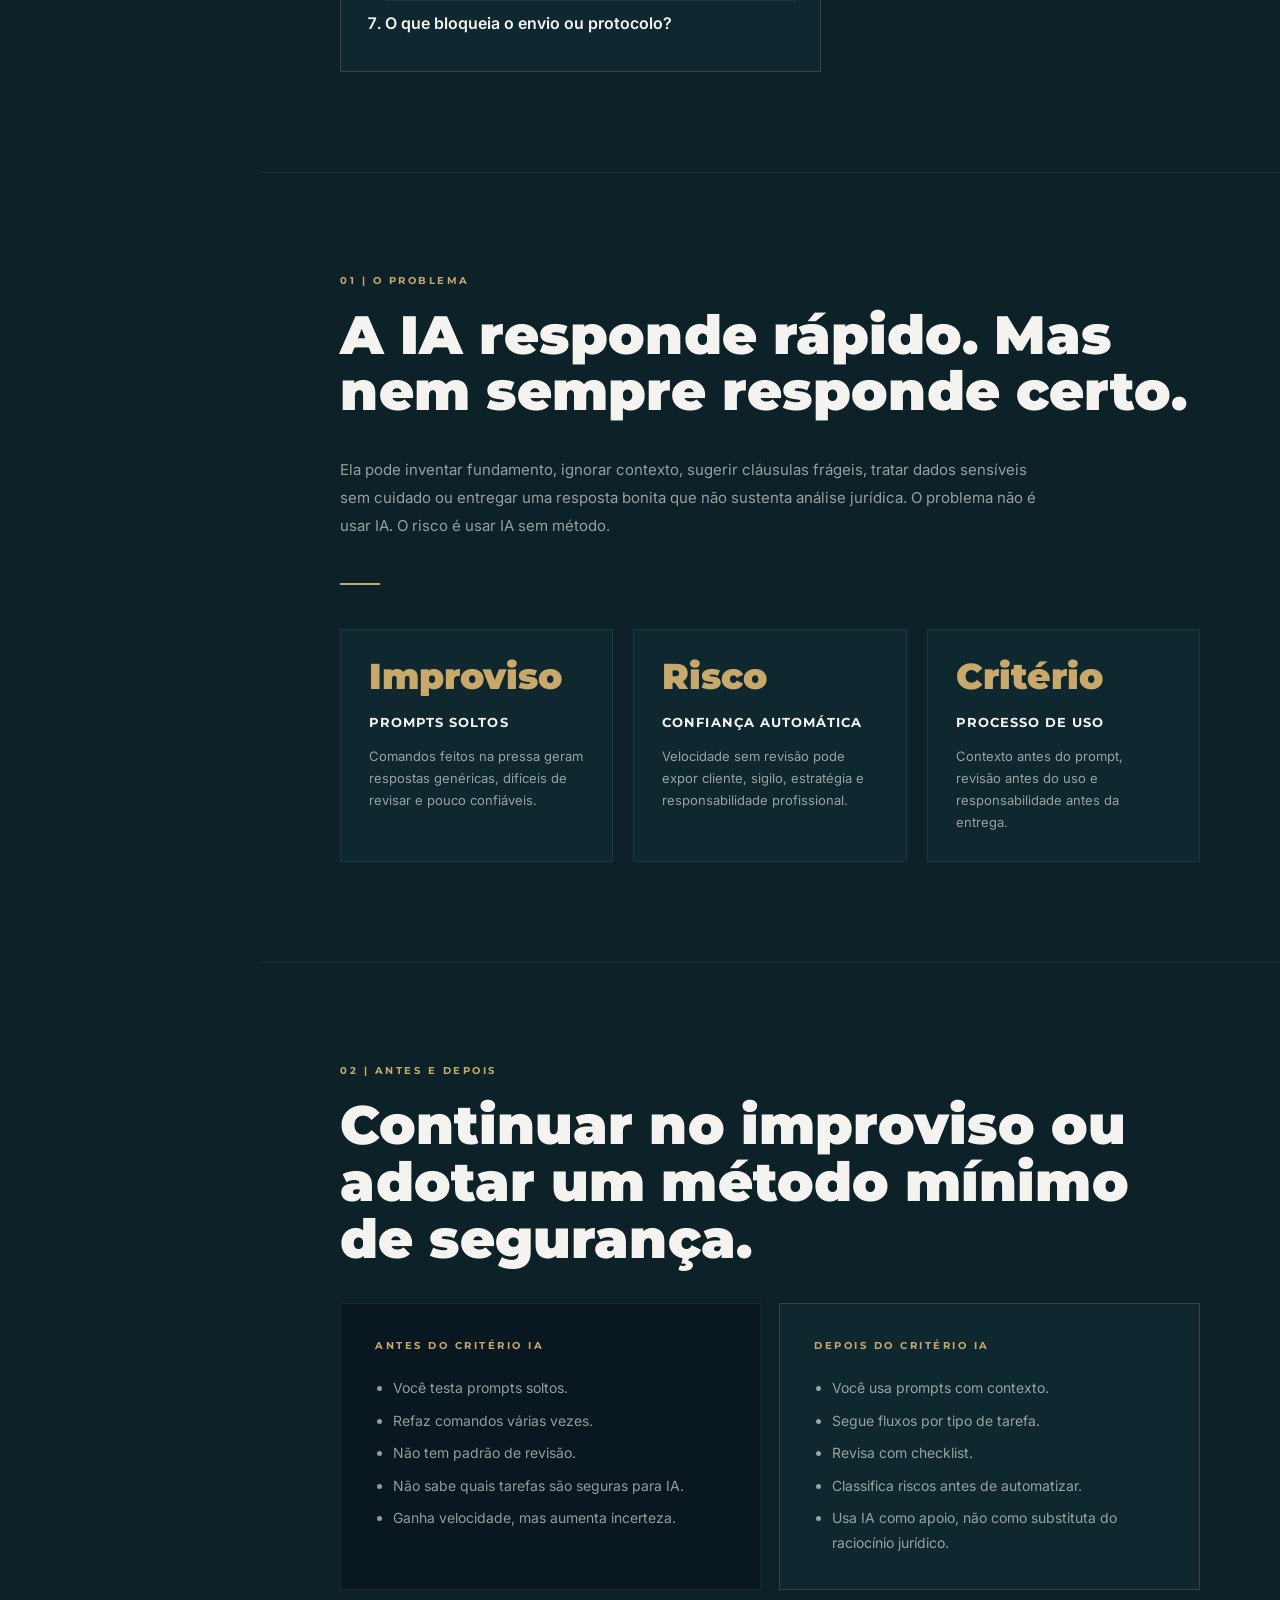
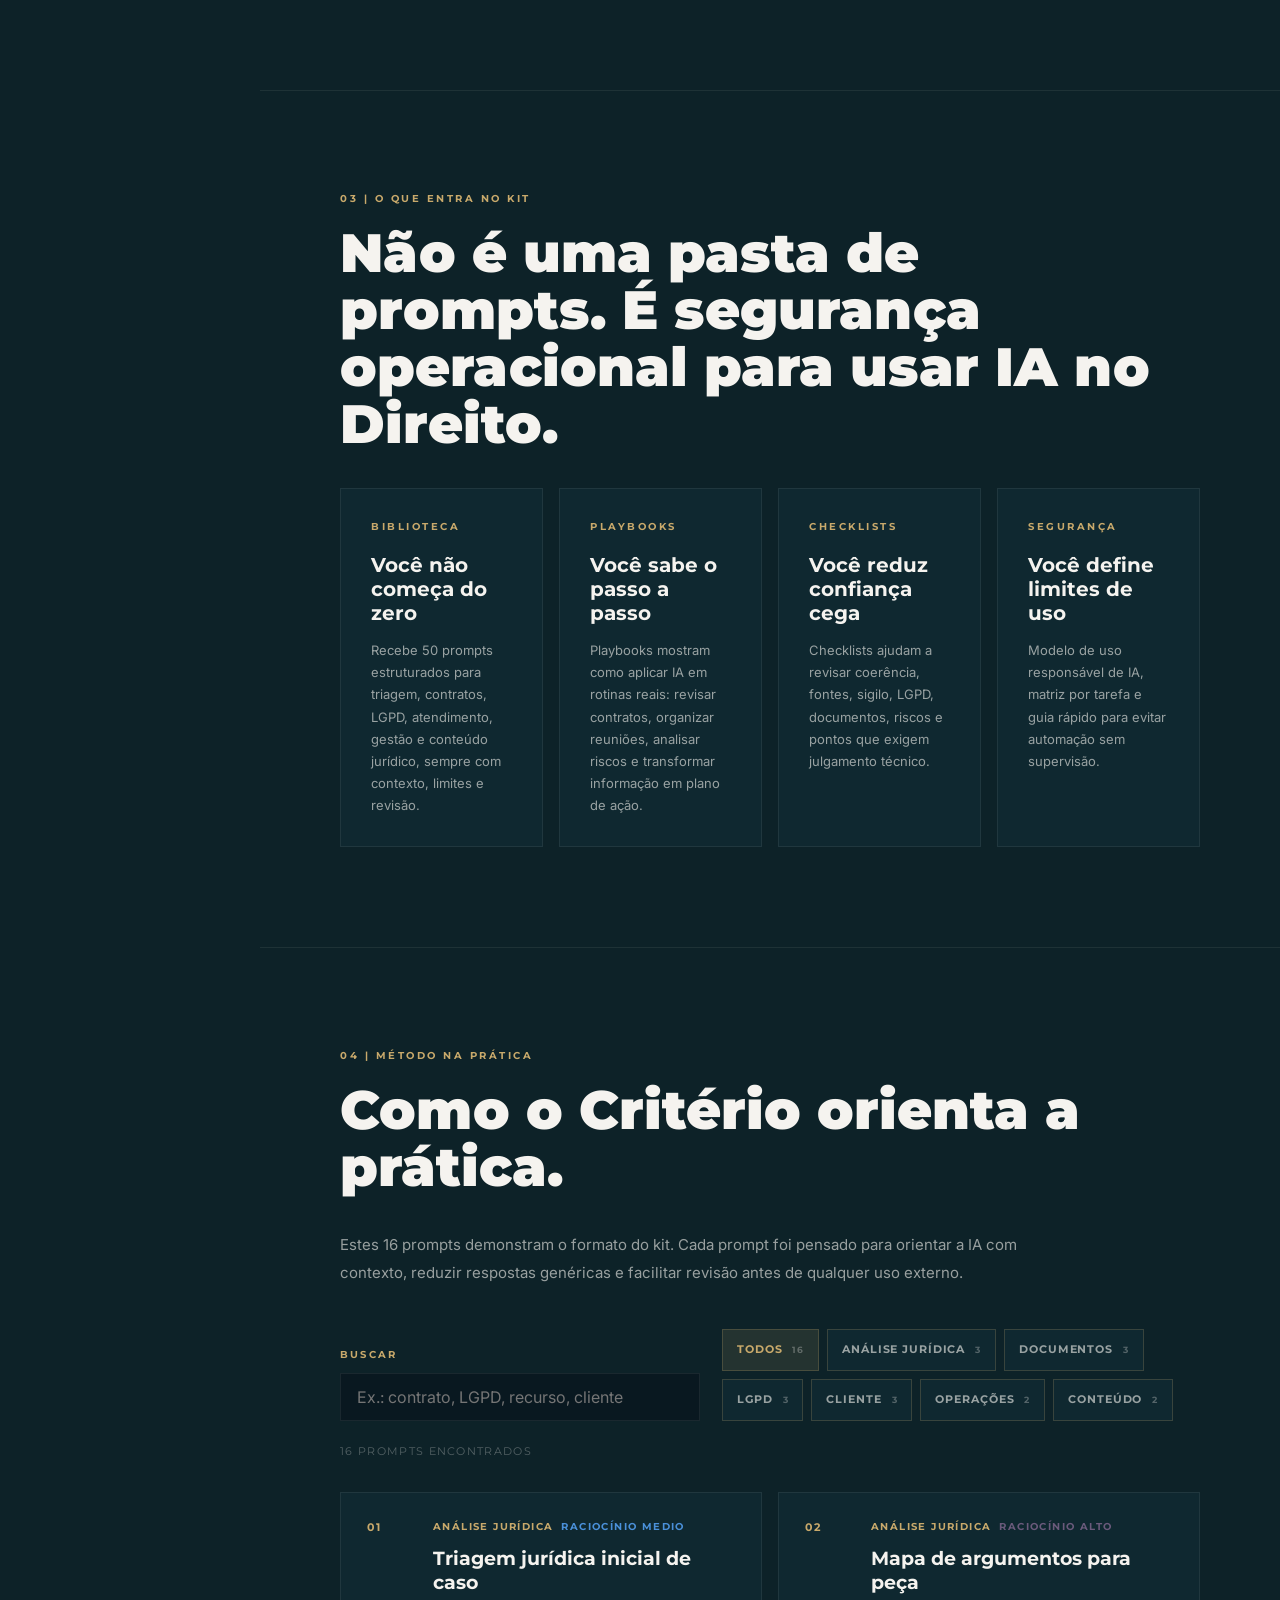
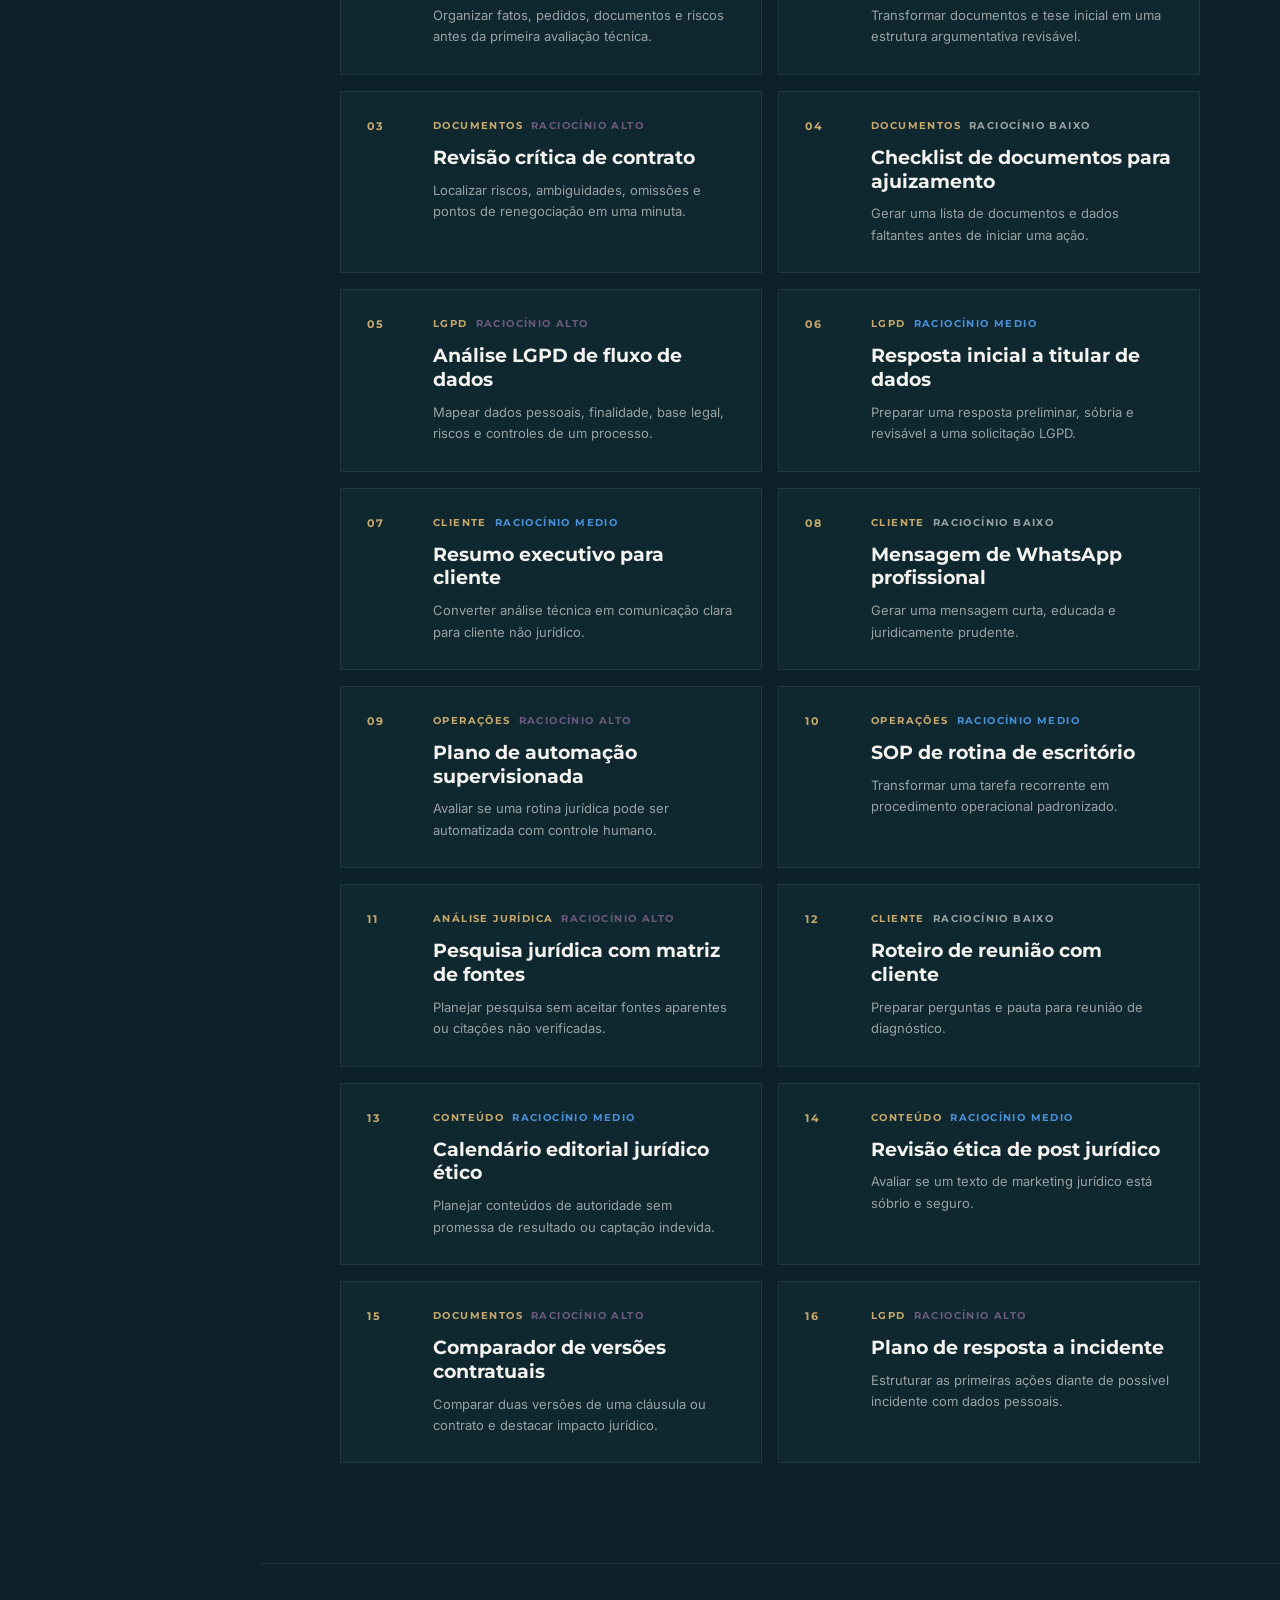
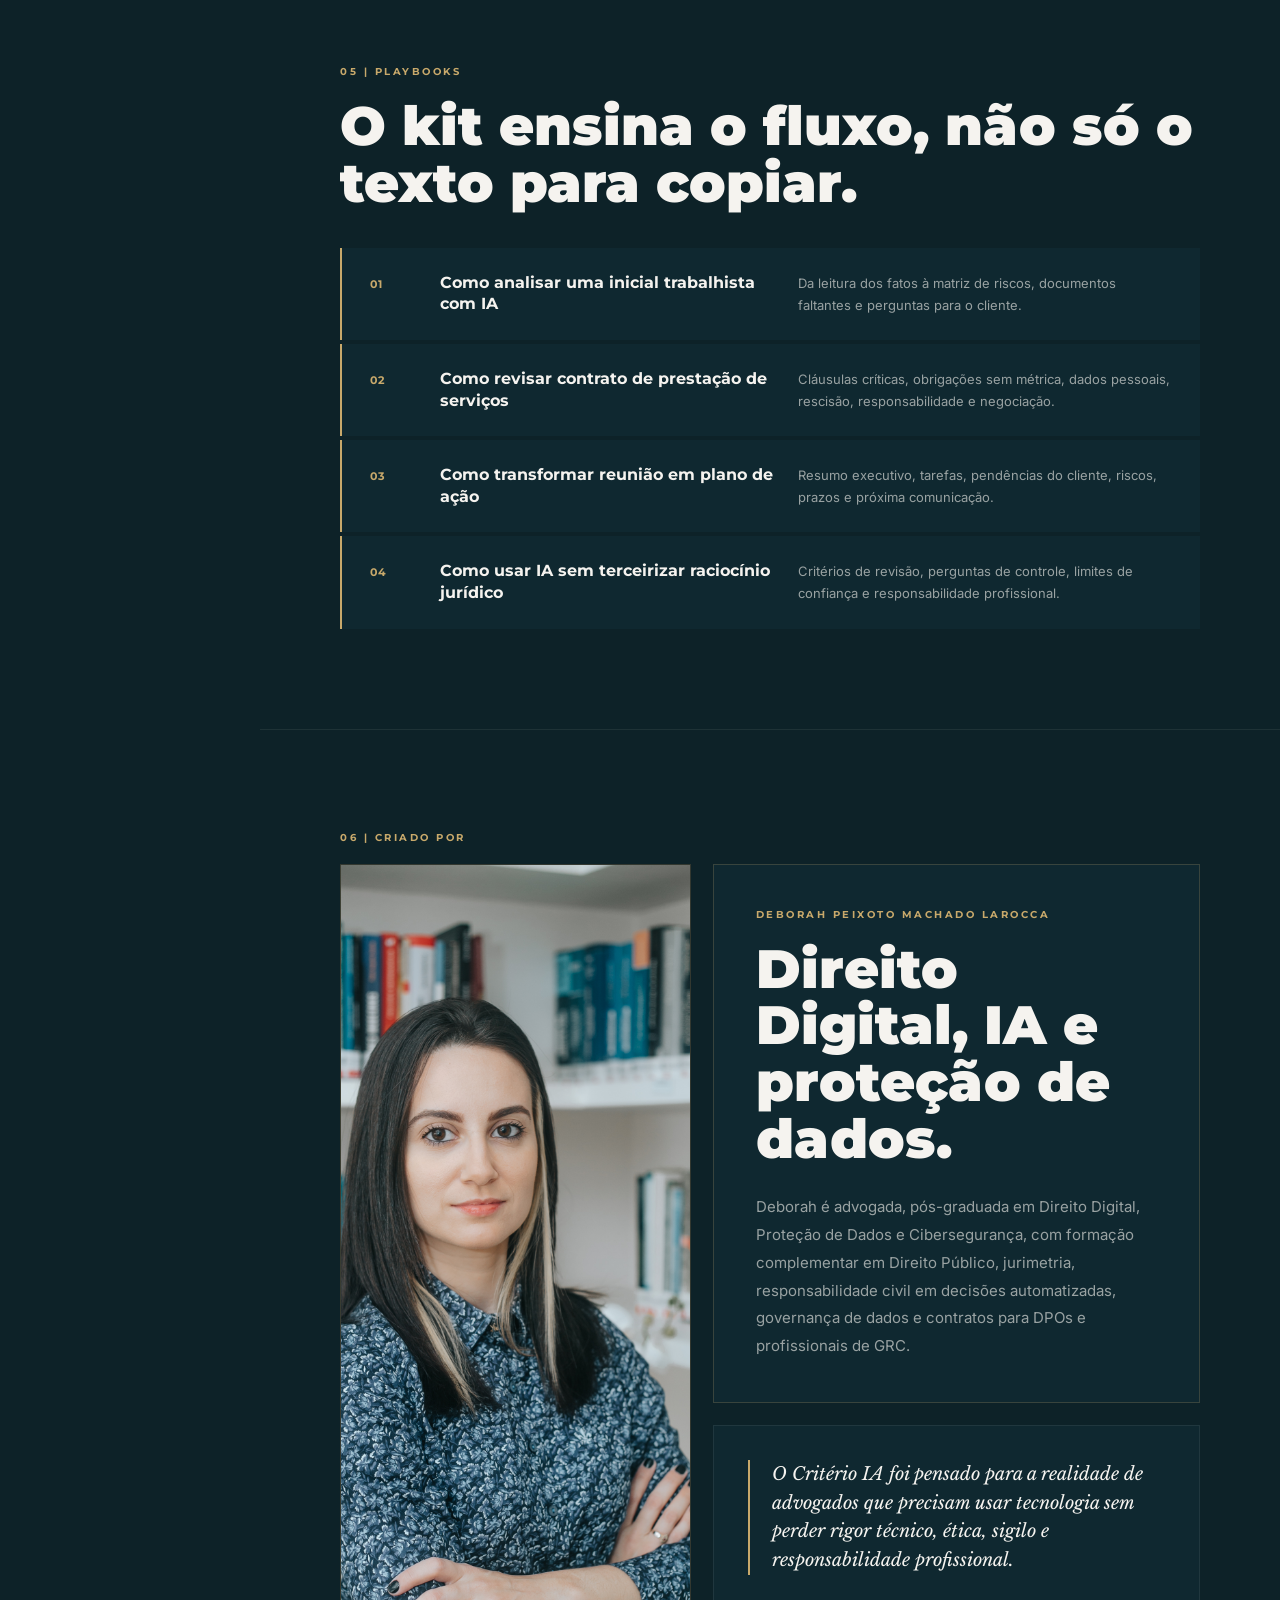
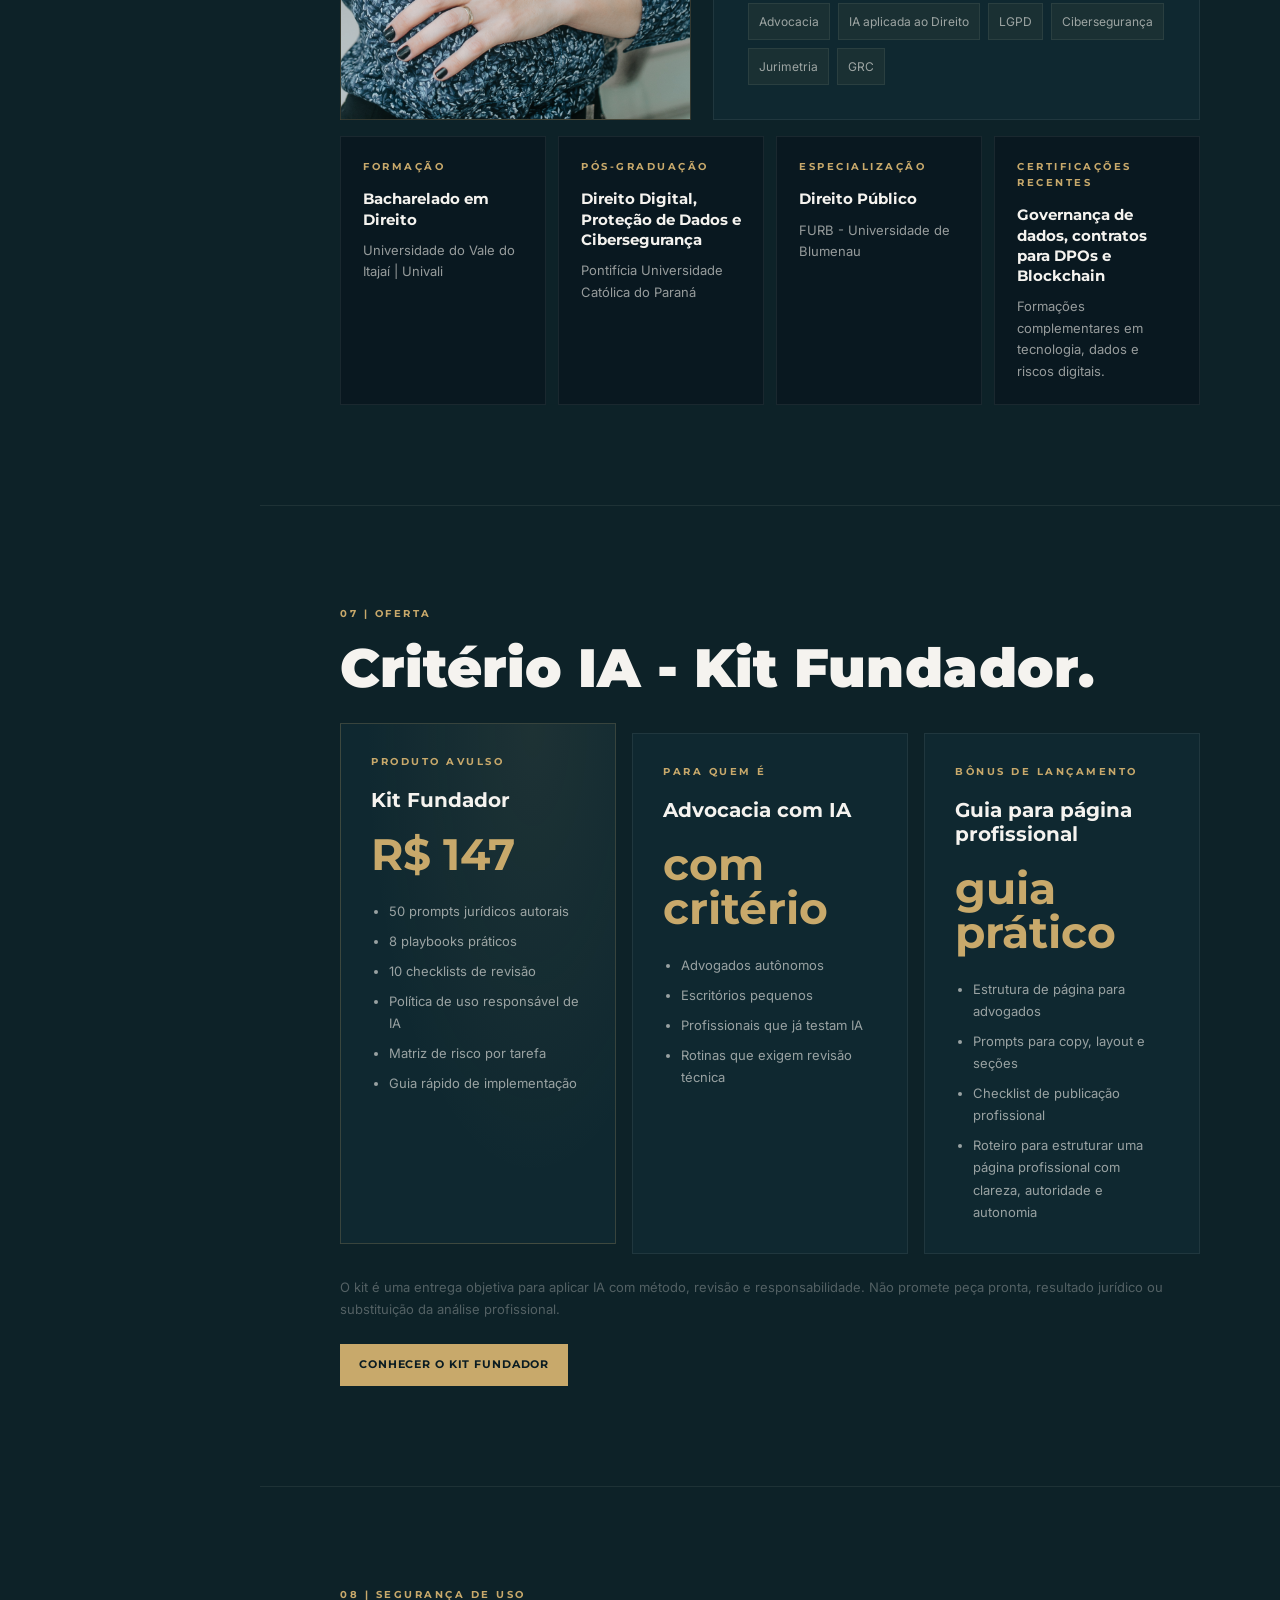
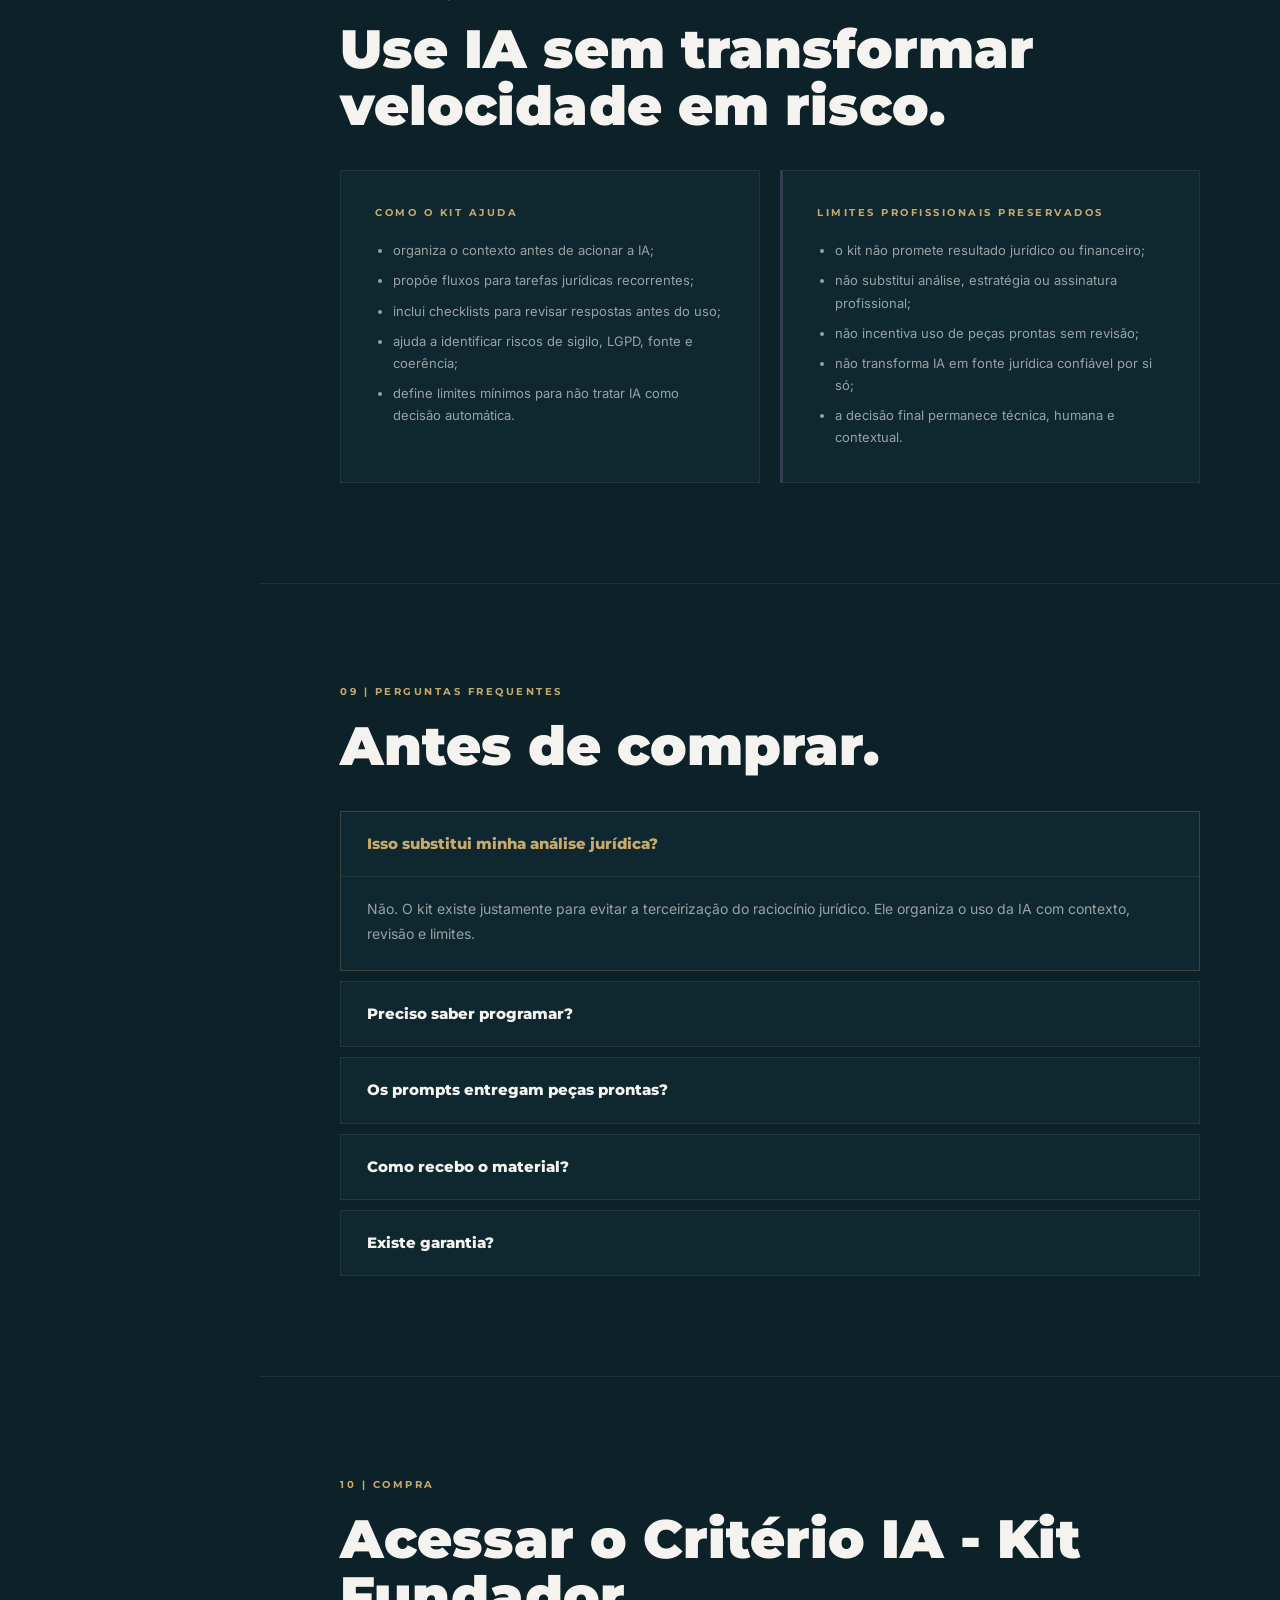
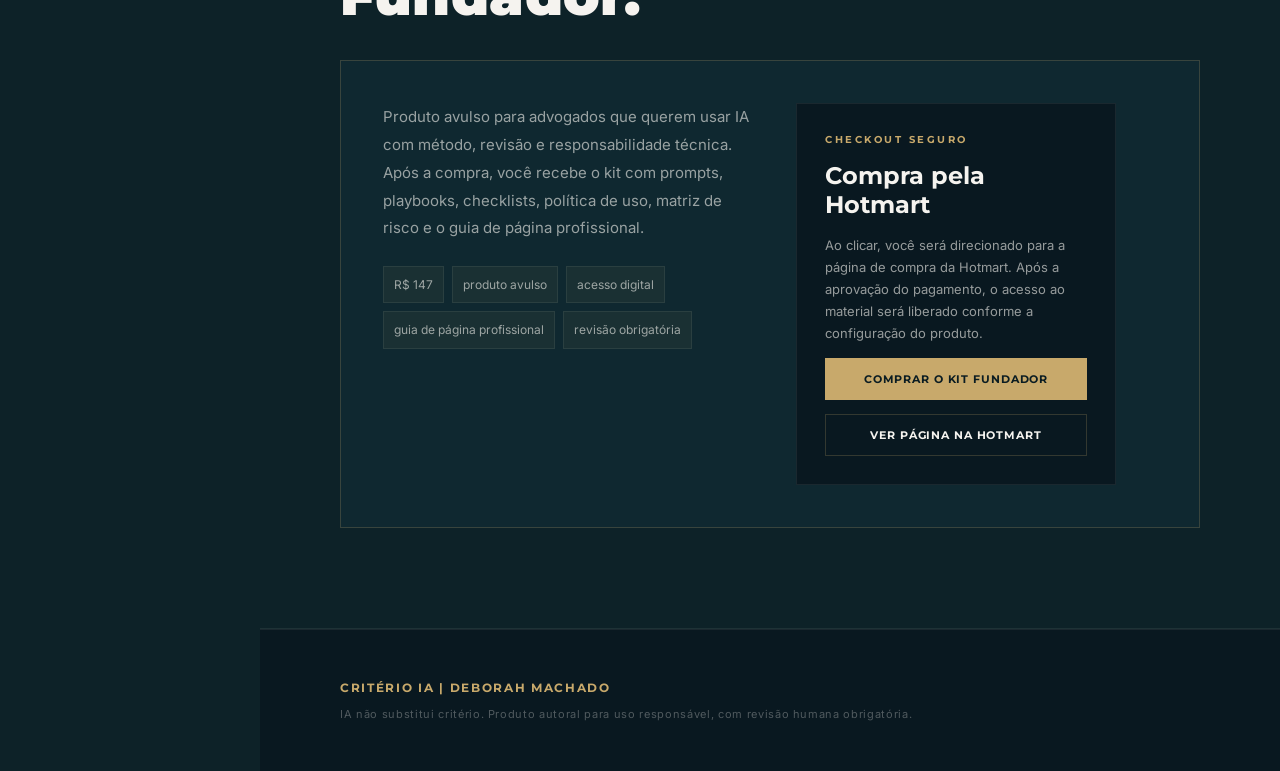
==== commit 5851c844: "feat: apply criterio ia brand mark" ====
--- a/index.html
+++ b/index.html
@@ -8,7 +8,7 @@
       content="Critério IA: kit fundador para advogados usarem inteligência artificial com método, revisão e responsabilidade técnica."
     />
     <title>Critério IA | Deborah Machado</title>
-    <link rel="icon" type="image/svg+xml" href="assets/favicon.svg" />
+    <link rel="icon" type="image/svg+xml" href="assets/criterio-ia-mark.svg" />
     <link rel="preconnect" href="https://fonts.googleapis.com" />
     <link rel="preconnect" href="https://fonts.gstatic.com" crossorigin />
     <link
@@ -22,9 +22,12 @@
 
     <aside class="sidebar" aria-label="Navegação principal">
       <div class="sidebar-brand">
-        <div class="sidebar-tag">Deborah Machado</div>
+        <img class="brand-symbol" src="assets/criterio-ia-mark.svg" alt="Símbolo Critério IA" />
+        <div class="brand-copy">
+          <div class="sidebar-tag">Deborah Machado</div>
         <div class="sidebar-name">Critério <em>IA</em></div>
         <div class="sidebar-handle">IA não substitui critério</div>
+        </div>
       </div>
       <nav class="sidebar-nav">
         <a class="nav-item active" href="#cover">
--- a/styles.css
+++ b/styles.css
@@ -1355,13 +1355,13 @@
 }
 
 .free-resource-grid { display:grid; grid-template-columns:1.15fr .85fr; gap:24px; margin-top:32px; }
-.free-question-list { margin:0; padding:24px 24px 24px 44px; border:1px solid var(--line); background:var(--paper); }
-.free-question-list li { padding:10px 0; border-bottom:1px solid var(--line); color:var(--ink); font-weight:600; }
+.free-question-list { margin:0; padding:24px 24px 24px 44px; border:1px solid var(--border); background:var(--surface); }
+.free-question-list li { padding:10px 0; border-bottom:1px solid var(--border-sub); color:var(--offwhite); font-weight:600; }
 .free-question-list li:last-child { border-bottom:0; }
-.free-resource-action { padding:28px; background:var(--ink); color:var(--offwhite); display:flex; flex-direction:column; align-items:flex-start; justify-content:center; gap:14px; }
+.free-resource-action { padding:28px; background:var(--petroleum-deep); color:var(--offwhite); display:flex; flex-direction:column; align-items:flex-start; justify-content:center; gap:14px; }
 .free-resource-action strong { font-family:var(--serif); font-size:1.4rem; line-height:1.35; }
 .free-resource-action p { margin:0; color:rgba(245,243,239,.76); line-height:1.6; }
-.resource-page { background:var(--ink); color:var(--offwhite); }
+.resource-page { background:var(--petroleum-deep); color:var(--offwhite); }
 .resource-main { width:min(860px, calc(100% - 40px)); margin:0 auto; padding:56px 0 80px; }
 .resource-main .cover-name { font-size:clamp(2.5rem,7vw,5.5rem); margin:28px 0 18px; }
 .resource-main .cover-role { max-width:720px; color:rgba(245,243,239,.76); }
@@ -1373,4 +1373,18 @@
 .resource-list span { color:rgba(245,243,239,.74); line-height:1.65; }
 .resource-close { border-top:1px solid rgba(245,243,239,.2); padding-top:30px; max-width:620px; }
 .resource-close p { color:rgba(245,243,239,.76); line-height:1.7; margin-bottom:22px; }
-@media (max-width: 720px) { .free-resource-grid { grid-template-columns:1fr; } .resource-main { width:min(100% - 32px, 860px); padding-top:32px; } .resource-list li { padding-left:50px; } }+@media (max-width: 720px) { .free-resource-grid { grid-template-columns:1fr; } .resource-main { width:min(100% - 32px, 860px); padding-top:32px; } .resource-list li { padding-left:50px; } }
+.brand-symbol { width:52px; height:52px; object-fit:contain; margin:0 0 18px -5px; }
+.resource-symbol { width:68px; height:68px; display:block; margin:0 0 26px -6px; }
+/* Compact brand lockup for the Critério IA mark */
+.sidebar-brand { padding:26px 28px 22px; }
+.sidebar-brand .sidebar-tag { font-size:9px; letter-spacing:.19em; }
+.sidebar-brand .sidebar-name { margin-top:5px; font-size:17px; letter-spacing:-.02em; }
+.sidebar-brand .sidebar-handle { margin-top:4px; font-size:10px; line-height:1.35; }
+.brand-symbol { width:40px; height:40px; margin:0 0 9px -3px; }
+.sidebar-brand { display:flex; align-items:center; gap:12px; }
+.sidebar-brand .brand-symbol { flex:0 0 42px; width:42px; height:42px; margin:0; }
+.brand-copy { min-width:0; }
+.sidebar-brand .sidebar-tag { font-size:8px; letter-spacing:.16em; white-space:nowrap; }
+.sidebar-brand .sidebar-name { margin-top:2px; font-size:16px; }
+.sidebar-brand .sidebar-handle { margin-top:2px; font-size:9px; white-space:nowrap; }
